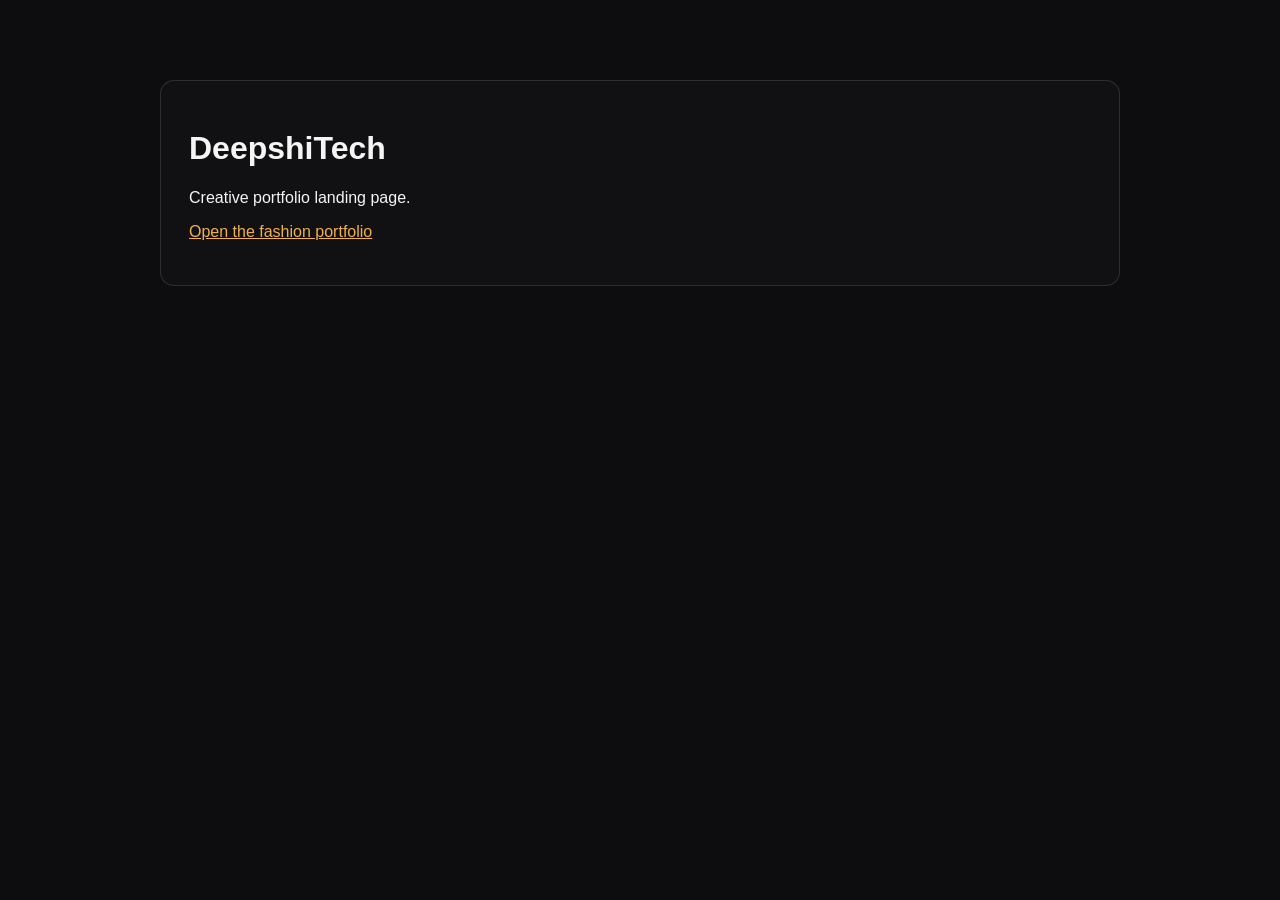
==== index.html @ 4afffa1d "making a new fashion creative portfolio" ====
<!DOCTYPE html>
<html lang="en">
<head>
  <meta charset="UTF-8" />
  <meta name="viewport" content="width=device-width, initial-scale=1.0" />
  <title>DeepshiTech</title>
  <style>
    body { margin:0; font-family:Arial,sans-serif; background:#0d0d0f; color:#f5f5f5; }
    main { max-width:960px; margin:0 auto; padding:80px 20px; }
    a { color:#f0b14a; }
    .box { border:1px solid rgba(255,255,255,.12); border-radius:14px; padding:28px; background:rgba(255,255,255,.02); }
  </style>
</head>
<body>
  <main>
    <div class="box">
      <h1>DeepshiTech</h1>
      <p>Creative portfolio landing page.</p>
      <p><a href="Fashion%20creative/portfolio2.html">Open the fashion portfolio</a></p>
    </div>
  </main>
</body>
</html>
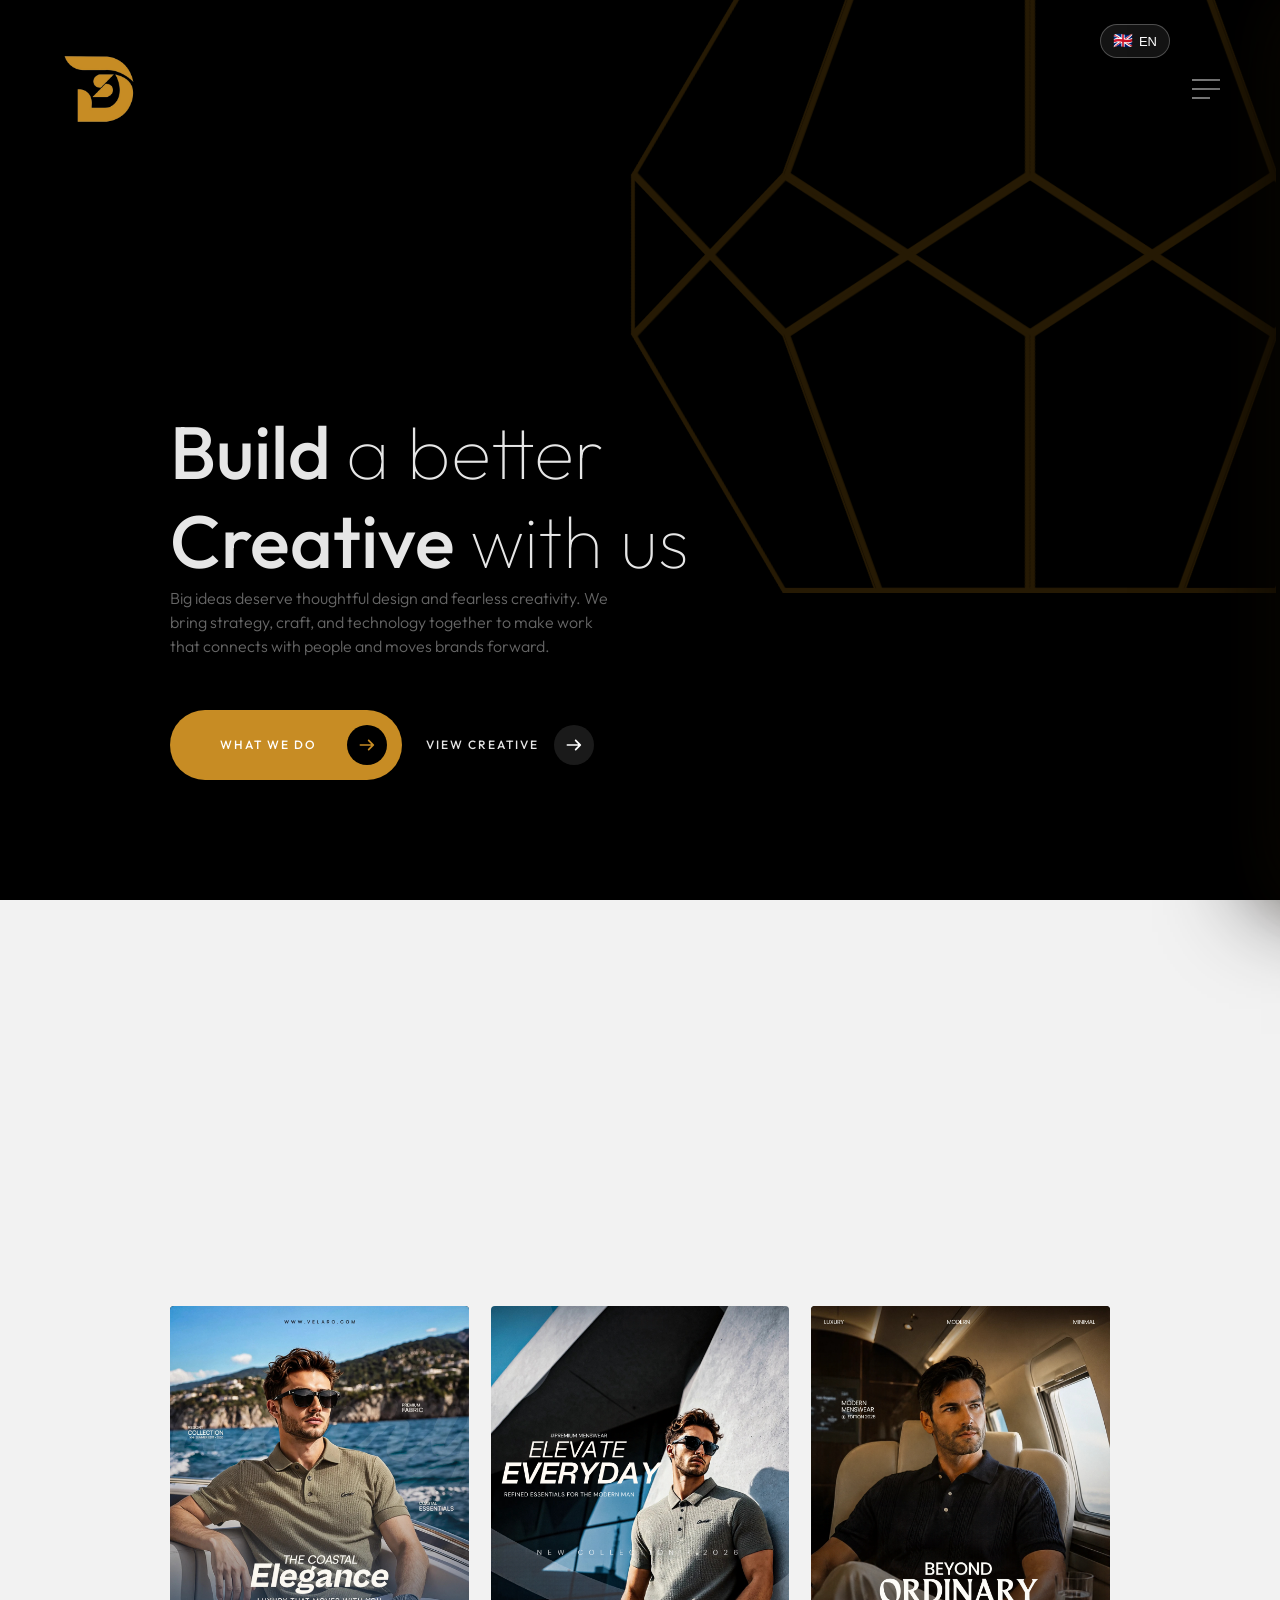
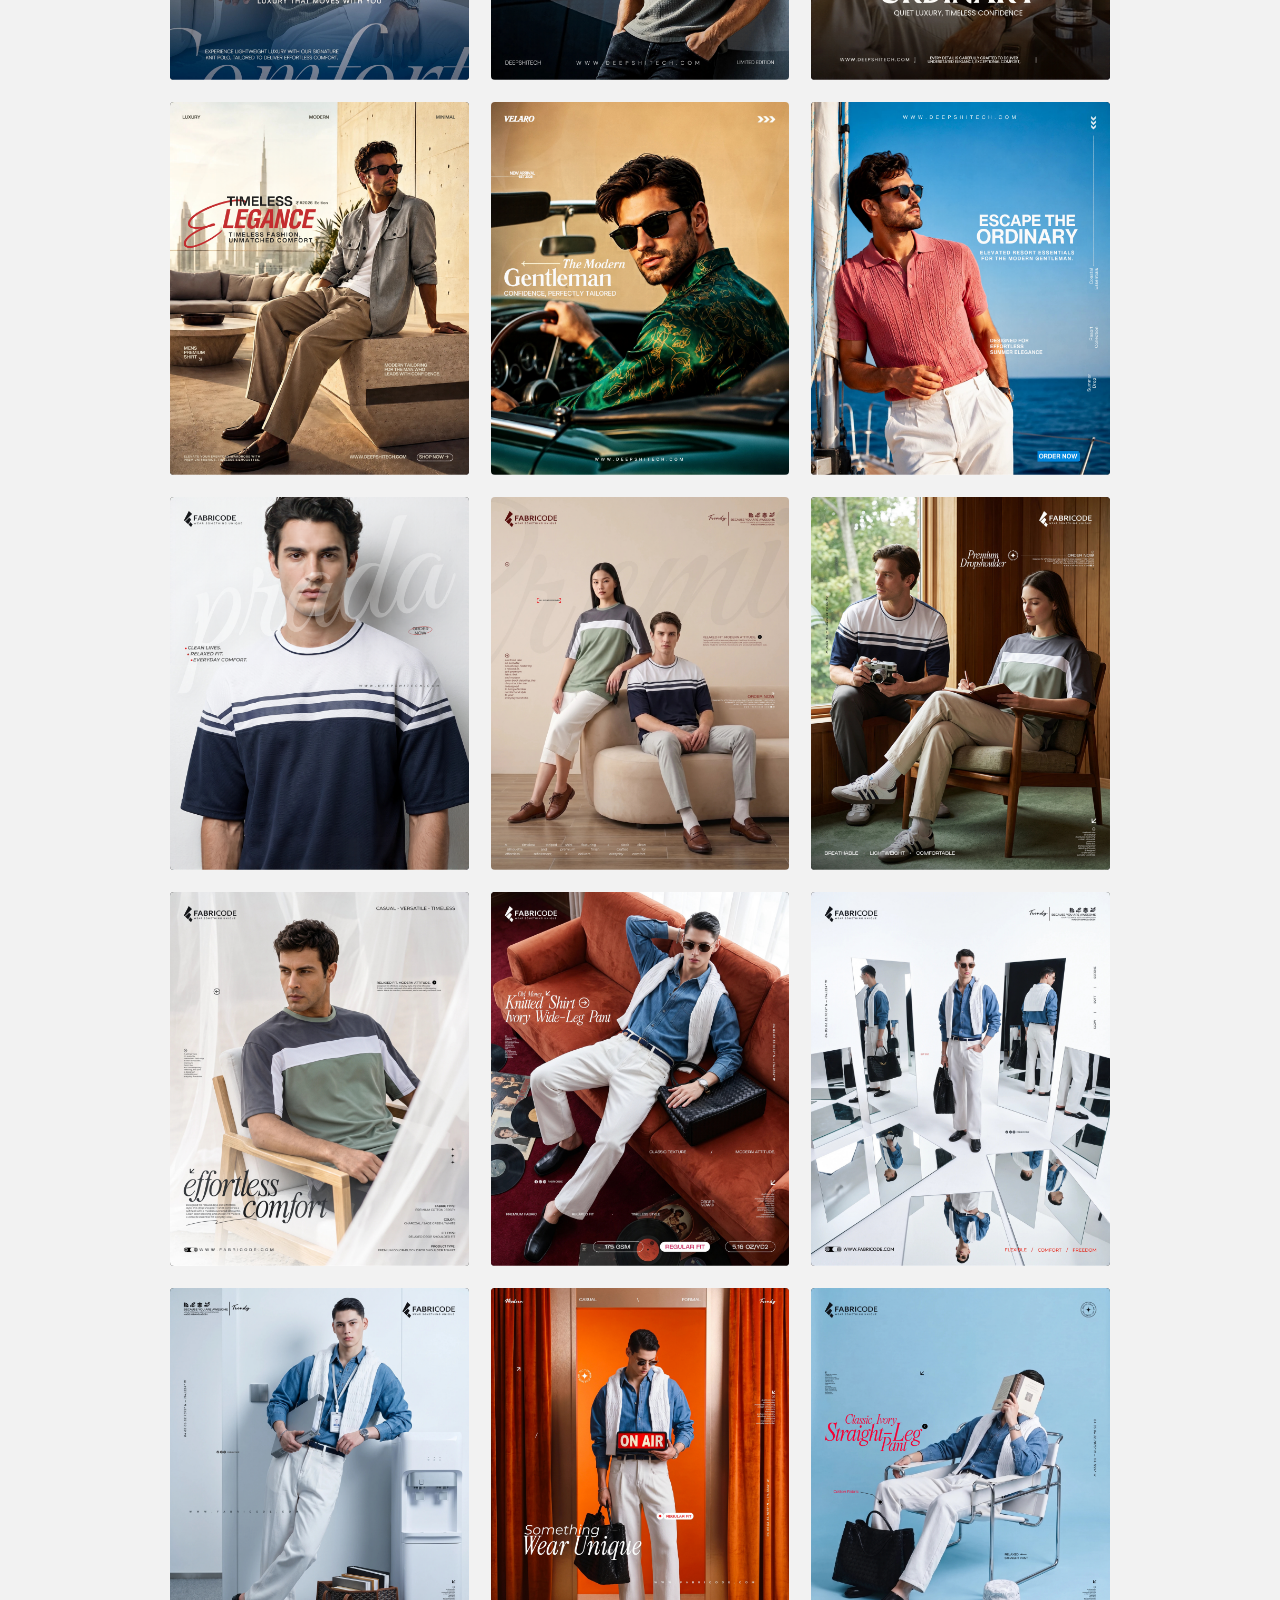
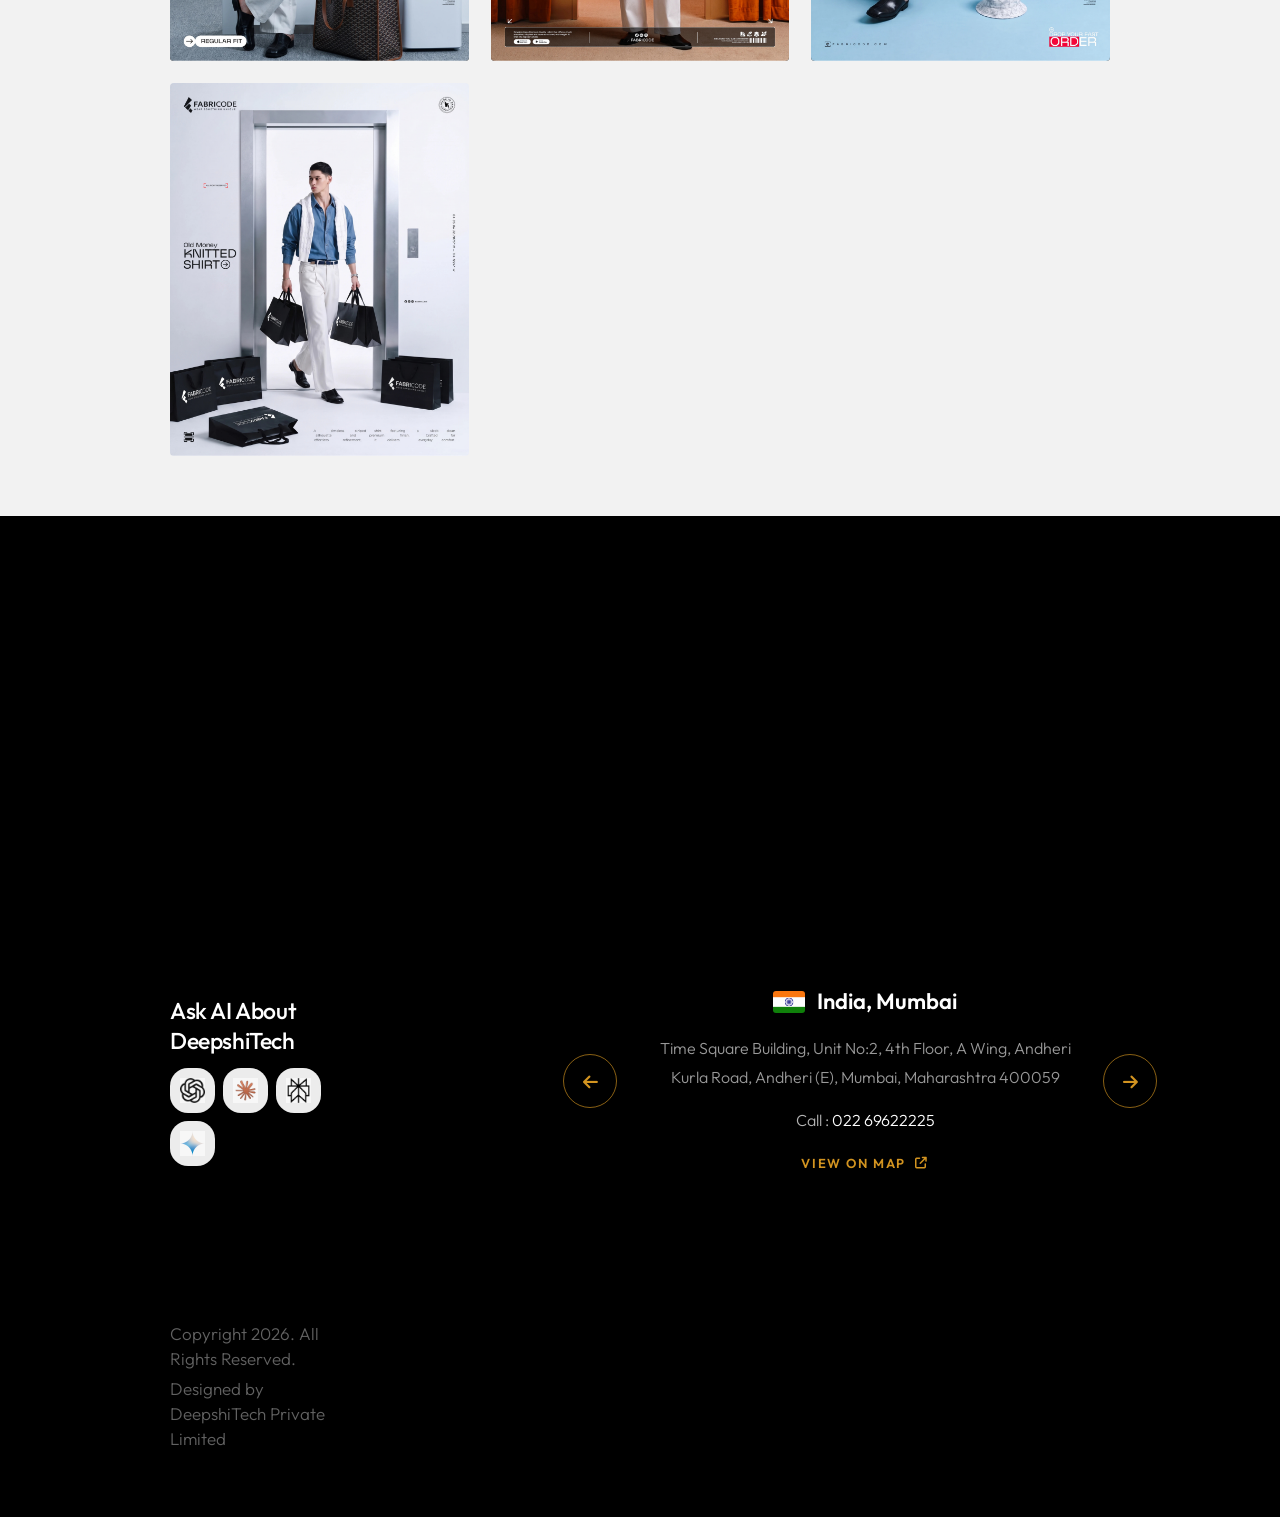
==== commit 25922f44: "created index.html file in setup of portfolio for netlify hosting" ====
--- a/index.html
+++ b/index.html
@@ -1,23 +1,920 @@
 <!DOCTYPE html>
 <html lang="en">
 <head>
-  <meta charset="UTF-8" />
-  <meta name="viewport" content="width=device-width, initial-scale=1.0" />
-  <title>DeepshiTech</title>
-  <style>
-    body { margin:0; font-family:Arial,sans-serif; background:#0d0d0f; color:#f5f5f5; }
-    main { max-width:960px; margin:0 auto; padding:80px 20px; }
-    a { color:#f0b14a; }
-    .box { border:1px solid rgba(255,255,255,.12); border-radius:14px; padding:28px; background:rgba(255,255,255,.02); }
-  </style>
+    <meta charset="UTF-8">
+    <meta name="viewport" content="width=device-width, initial-scale=1.0">
+    <meta http-equiv="X-UA-Compatible" content="ie=edge">
+    <link rel="stylesheet" href="../css/plugins/bootstrap-grid.css">
+    <link rel="stylesheet" href="../css/plugins/font-awesome.min.css">
+    <link rel="stylesheet" href="https://cdnjs.cloudflare.com/ajax/libs/font-awesome/6.5.2/css/all.min.css" integrity="sha512-SnH5WK+bZxgPHs44uWIX+LLJAJ9/2PkPKZ5QiAj6Ta86w+fsb2TkcmfRyVX3pBnMFcV7oQPJkl9QevSCWr3W6A==" crossorigin="anonymous" referrerpolicy="no-referrer" />
+    <link rel="stylesheet" href="../css/plugins/swiper.min.css">
+    <link rel="stylesheet" href="../css/plugins/fancybox.min.css">
+    <link rel="stylesheet" href="../css/style.css">
+    <link rel="stylesheet" href="../css/custom.css">
+
+    <title>Creative Portfolio | Deepshitech</title>
+    <meta name="description"
+        content="Explore DeepshiTech's creative work across design, advertising, digital campaigns, and technology.">
+    <link rel="icon" href="../img/Fev_icon.png" sizes="16x16">
+    <style>
+        .portfolio2-hero h1 {
+            font-weight: 400;
+        }
+
+        .portfolio2-hero h1 strong {
+            font-weight: 500;
+        }
+
+        .portfolio2-heading-line {
+            display: block;
+        }
+
+        .portfolio2-hero-copy {
+            margin: 0 0 52px !important;
+        }
+
+        .portfolio2-hero .mil-position-1 .mil-pentagon div {
+            border-top: 2px solid #d79218;
+        }
+
+        .portfolio2-hero .mil-position-1 {
+            transform: scale(3.04);
+            transform-origin: center;
+            opacity: 0.18;
+        }
+
+        .portfolio2-actions {
+            display: flex;
+            align-items: center;
+            flex-wrap: wrap;
+            gap: 24px;
+        }
+
+        .portfolio2-section-label {
+            margin-bottom: 20px;
+            color: #c78c24;
+        }
+
+        .portfolio2-gallery-section {
+            background: #f2f2f2;
+            color: #111;
+        }
+
+        .portfolio2-gallery-section h2 {
+            color: #111;
+        }
+
+        .portfolio2-gallery-section p {
+            color: rgba(17, 17, 17, .68);
+            line-height: 1.7;
+        }
+
+        .portfolio2-gallery-title {
+            margin: 0 0 16px;
+        }
+
+        .portfolio2-gallery {
+            display: grid;
+            grid-template-columns: repeat(3, minmax(0, 1fr));
+            gap: 22px;
+        }
+
+        .portfolio2-card {
+            position: relative;
+            display: block;
+            width: 100%;
+            padding: 0;
+            overflow: hidden;
+            border: 0;
+            border-radius: 4px;
+            background: #111;
+            cursor: zoom-in;
+            transition: transform 280ms ease, box-shadow 280ms ease;
+        }
+
+        .portfolio2-card img {
+            display: block;
+            width: 100%;
+            aspect-ratio: 4 / 5;
+            object-fit: cover;
+            user-select: none;
+            -webkit-user-drag: none;
+            transition: transform 450ms cubic-bezier(.2, .7, .2, 1), opacity 300ms ease;
+        }
+
+        .portfolio2-card:hover,
+        .portfolio2-card:focus-visible {
+            z-index: 2;
+            transform: translateY(-10px) scale(1.05);
+            box-shadow: 0 24px 48px rgba(0, 0, 0, .6);
+            outline: 1px solid rgba(199, 140, 36, .65);
+        }
+
+        .portfolio2-card:hover img,
+        .portfolio2-card:focus-visible img {
+            transform: scale(1.08);
+            opacity: .84;
+        }
+
+        .portfolio2-lightbox[hidden] {
+            display: none;
+        }
+
+        .portfolio2-lightbox {
+            position: fixed;
+            z-index: 10000;
+            inset: 0;
+            display: grid;
+            place-items: center;
+            padding: 48px;
+            background: rgba(8, 8, 8, .94);
+        }
+
+        .portfolio2-lightbox img {
+            display: block;
+            max-width: min(100%, 1400px);
+            max-height: calc(100vh - 110px);
+            object-fit: contain;
+            box-shadow: 0 20px 70px rgba(0, 0, 0, .5);
+        }
+
+        .portfolio2-lightbox-close {
+            position: absolute;
+            top: 20px;
+            right: 24px;
+            width: 48px;
+            height: 48px;
+            border: 1px solid rgba(255, 255, 255, .55);
+            border-radius: 50%;
+            background: transparent;
+            color: #fff;
+            font-size: 30px;
+            line-height: 1;
+            cursor: pointer;
+        }
+
+        .portfolio2-lightbox-close:hover,
+        .portfolio2-lightbox-close:focus-visible {
+            border-color: #ff9800;
+            color: #ff9800;
+        }
+
+        .portfolio2-lightbox-caption {
+            position: absolute;
+            bottom: 18px;
+            left: 24px;
+            right: 24px;
+            color: #fff;
+            text-align: center;
+        }
+
+        body.portfolio2-lightbox-open {
+            overflow: hidden;
+        }
+
+        @media (max-width: 900px) {
+            .portfolio2-gallery {
+                grid-template-columns: repeat(3, minmax(0, 1fr));
+                gap: 18px;
+            }
+
+            .portfolio2-hero .mil-position-1 {
+                display: none;
+            }
+        }
+
+        @media (max-width: 600px) {
+            .portfolio2-gallery {
+                grid-template-columns: repeat(3, minmax(0, 1fr));
+                gap: 12px;
+            }
+
+            .portfolio2-lightbox {
+                padding: 24px;
+            }
+
+            .portfolio2-lightbox-close {
+                top: 12px;
+                right: 12px;
+            }
+
+            .portfolio2-hero-copy {
+                margin-bottom: 36px !important;
+            }
+        }
+
+        @media (prefers-reduced-motion: reduce) {
+            .portfolio2-card,
+            .portfolio2-card img {
+                transition: none;
+            }
+        }
+    </style>
 </head>
 <body>
-  <main>
-    <div class="box">
-      <h1>DeepshiTech</h1>
-      <p>Creative portfolio landing page.</p>
-      <p><a href="Fashion%20creative/portfolio2.html">Open the fashion portfolio</a></p>
+    <script>window.MIL_PATH_PREFIX="../";</script>
+    <div class="mil-wrapper" id="top">
+        <div id="site-header">		<!-- cursor -->
+		<div class="mil-ball">
+			<span class="mil-icon-1">
+				<svg viewBox="0 0 128 128">
+					<path d="M106.1,41.9c-1.2-1.2-3.1-1.2-4.2,0c-1.2,1.2-1.2,3.1,0,4.2L116.8,61H11.2l14.9-14.9c1.2-1.2,1.2-3.1,0-4.2	c-1.2-1.2-3.1-1.2-4.2,0l-20,20c-1.2,1.2-1.2,3.1,0,4.2l20,20c0.6,0.6,1.4,0.9,2.1,0.9s1.5-0.3,2.1-0.9c1.2-1.2,1.2-3.1,0-4.2	L11.2,67h105.5l-14.9,14.9c-1.2,1.2-1.2,3.1,0,4.2c0.6,0.6,1.4,0.9,2.1,0.9s1.5-0.3,2.1-0.9l20-20c1.2-1.2,1.2-3.1,0-4.2L106.1,41.9	z" />
+				</svg>
+			</span>
+			<div class="mil-more-text">More</div>
+			<div class="mil-choose-text">Сhoose</div>
+		</div>
+		<!-- cursor end -->
+
+		<!-- scrollbar progress -->
+		<div class="mil-progress-track">
+			<div class="mil-progress"></div>
+		</div>
+		<!-- scrollbar progress end -->
+
+		<!-- language switcher -->
+		<div class="mil-lang-switcher" id="langSwitcher">
+			<button type="button" class="mil-lang-current" id="langCurrentBtn" aria-haspopup="true" aria-expanded="false">
+				<span class="mil-lang-flag" id="langCurrentFlag">🇬🇧</span>
+				<span class="mil-lang-code" id="langCurrentCode">EN</span>
+			</button>
+			<ul class="mil-lang-list" id="langList">
+				<li><button type="button" data-lang="en"><span class="mil-lang-flag">🇬🇧</span> English</button></li>
+				<li><button type="button" data-lang="hi"><span class="mil-lang-flag">🇮🇳</span> हिन्दी</button></li>
+				<li><button type="button" data-lang="es"><span class="mil-lang-flag">🇪🇸</span> Español</button></li>
+				<li><button type="button" data-lang="fr"><span class="mil-lang-flag">🇫🇷</span> Français</button></li>
+				<li><button type="button" data-lang="ar"><span class="mil-lang-flag">🇸🇦</span> العربية</button></li>
+				<li><button type="button" data-lang="zh"><span class="mil-lang-flag">🇨🇳</span> 中文</button></li>
+			</ul>
+		</div>
+		<!-- language switcher end -->
+
+            <!-- menu -->
+            <!-- =========================================================
+     FULLSCREEN NAVIGATION MENU
+========================================================= -->
+
+            <div class="mil-menu-frame">
+
+                <!-- TOP BAR -->
+                <div class="mil-frame-top">
+
+                    <!-- LOGO -->
+                    <a href="/" class="mil-logo">
+
+                        <img src="../img/logo.png" class="logo-d show-logo" alt="DeepshiTech">
+
+                        <img src="../img/logo2.png" class="logo-d show-logo-mob" alt="DeepshiTech">
+
+                    </a>
+
+
+                    <!-- MENU CLOSE / TOGGLE -->
+                    <div class="mil-menu-btn">
+                        <span></span>
+                    </div>
+
+                </div>
+
+
+                <!-- =====================================================
+         MENU CONTENT
+    ====================================================== -->
+
+                <div class="mil-menu-content">
+
+                    <div class="container">
+
+                        <div class="mil-menu-layout">
+
+                            <nav class="mil-main-menu" id="swupMenu">
+
+                                <ul class="mil-menu-list">
+
+
+                                    <!-- =========================
+                             HOMEPAGE
+                        ========================== -->
+
+                                    <li class="mil-has-children mil-active">
+
+                                        <a href="/">
+                                            Homepage
+                                        </a>
+
+                                        <ul class="mil-submenu">
+
+                                            <li>
+                                                <a href="/">
+                                                    Landing page
+                                                </a>
+                                            </li>
+
+                                            <li>
+                                                <a href="../personal/index.html">
+                                                    Personal
+                                                </a>
+                                            </li>
+
+                                            <li>
+                                                <a href="../portfolio-slider/index.html">
+                                                    Portfolio slider
+                                                </a>
+                                            </li>
+
+                                        </ul>
+
+                                    </li>
+
+
+                                    <!-- =========================
+                             PORTFOLIO
+                        ========================== -->
+
+                                    <li class="mil-has-children">
+
+                                        <a href="../portfolio/index.html">
+                                            Portfolio
+                                        </a>
+
+                                        <ul class="mil-submenu">
+
+                                            <li>
+                                                <a href="../portfolio/index.html">
+                                                    All projects
+                                                </a>
+                                            </li>
+
+                                        </ul>
+
+                                    </li>
+
+
+                                    <!-- =========================
+                             SERVICES
+                        ========================== -->
+
+                                    <li class="mil-has-children mil-services-menu-item">
+
+                                        <a href="../services/index.html">
+                                            Services
+                                        </a>
+
+                                        <ul class="mil-submenu" id="servicesMenuList">
+                                            <!--
+                                    Services will continue to be
+                                    populated by components.js
+                                -->
+                                        </ul>
+
+                                    </li>
+
+
+                                    <!-- =========================
+                             NEWSLETTER
+                        ========================== -->
+
+                                    <li class="mil-has-children">
+
+                                        <a href="#.">
+                                            Newsletter
+                                        </a>
+
+                                        <ul class="mil-submenu">
+
+                                            <li>
+                                                <a href="../blog/index.php">
+                                                    Blog List
+                                                </a>
+                                            </li>
+
+                                        </ul>
+
+                                    </li>
+
+
+                                    <!-- =========================
+                             OTHER PAGES
+                        ========================== -->
+
+                                    <li class="mil-has-children">
+
+                                        <a href="#.">
+                                            Other pages
+                                        </a>
+
+                                        <ul class="mil-submenu">
+
+                                            <li>
+                                                <a href="../team/index.html">
+                                                    Team
+                                                </a>
+                                            </li>
+
+                                            <li>
+                                                <a href="../contact/index.html">
+                                                    Contact
+                                                </a>
+                                            </li>
+
+                                        </ul>
+
+                                    </li>
+
+
+                                </ul>
+
+                            </nav>
+
+                        </div>
+
+                    </div>
+
+                </div>
+
+            </div>
+
+            <!-- menu -->
+            <!-- curtain -->
+            <div class="mil-curtain"></div>
+            <!-- curtain end -->
+
+            <!-- frame -->
+            <div class="mil-frame">
+
+                <div class="mil-frame-top">
+
+                    <!-- NORMAL HEADER LOGO -->
+                    <a href="/" class="mil-logo mil-normal-header-logo">
+
+                        <!-- DESKTOP: D ICON ONLY -->
+                        <img src="../img/logo.png" class="mil-header-logo-desktop" alt="DeepshiTech">
+
+                        <!-- MOBILE: FULL DEEPSHITECH LOGO -->
+                        <img src="../img/logo2.png" class="mil-header-logo-mobile" alt="DeepshiTech">
+
+                    </a>
+
+
+                    <!-- MENU BUTTON -->
+                    <div class="mil-menu-btn">
+                        <span></span>
+                    </div>
+
+                </div>
+
+
+                <div class="mil-frame-bottom">
+
+                    <div class="mil-current-page" id="milCurrentPage">
+                    </div>
+
+
+                    <div class="mil-back-to-top">
+
+                        <a href="#top" class="mil-link mil-dark mil-arrow-place">
+                            <span>Back to top</span>
+                        </a>
+
+                    </div>
+
+                </div>
+
+            </div>
+            <!-- frame end -->
+</div>
+        <div class="mil-content">
+            <div id="swupMain" class="mil-main-transition">
+
+
+                <section class="mil-banner mil-dark-bg portfolio2-hero">
+                    <div class="mi-invert-fix">
+                        <div class="mil-animation-frame">
+                            <div class="mil-animation mil-position-1"></div>
+                            <div class="mil-animation mil-position-2"></div>
+                            <div class="mil-animation mil-position-3"></div>
+                        </div>
+                        <div class="mil-gradient"></div>
+                        <div class="container">
+                            <div class="mil-banner-content mil-up">
+                                <h1 class="mil-muted mil-mb-40">
+                                    <span class="portfolio2-heading-line"><strong>Build</strong> <span class="mil-thin">a better</span></span>
+                                    <span class="portfolio2-heading-line"><strong>Creative</strong> <span class="mil-thin">with us</span></span>
+                                </h1>
+                                <div class="row">
+                                    <div class="col-md-8 col-lg-6">
+                                        <p class="mil-light-soft portfolio2-hero-copy">Big ideas deserve thoughtful design and fearless creativity. We bring strategy, craft, and technology together to make work that connects with people and moves brands forward.</p>
+                                    </div>
+                                </div>
+                                <div class="portfolio2-actions">
+                                    <a href="#creative-work" class="mil-button mil-arrow-place"><span>What we do</span></a>
+                                    <a href="#creative-gallery" class="mil-link mil-muted mil-arrow-place"><span>View creative</span></a>
+                                </div>
+                            </div>
+                        </div>
+                    </div>
+                </section>
+
+                <section class="portfolio2-gallery-section">
+                    <div class="container mil-p-120-60">
+                        <div class="row justify-content-between align-items-end mil-mb-60">
+                            <div class="col-lg-8">
+                                <p class="mil-suptitle portfolio2-section-label mil-up">Ideas made visible</p>
+                                <h2 id="creative-gallery" class="portfolio2-gallery-title mil-up">A collection of <span class="mil-thin">creative work</span></h2>
+                            </div>
+                            <div class="col-lg-4">
+                                <p class="mil-up">A selection of the visuals, campaigns, and digital experiences we've brought to life.</p>
+                            </div>
+                        </div>
+                        <div class="portfolio2-gallery" aria-label="Creative work gallery">
+                            <button class="portfolio2-card" type="button" aria-label="Fashion design creative - 1"><img src="../img/fashion-design/Fashion%20design%20creative%20-%201.png" alt="Fashion design creative - 1" loading="lazy"></button>
+                            <button class="portfolio2-card" type="button" aria-label="Fashion design creative - 2"><img src="../img/fashion-design/Fashion%20design%20creative%20-%202.png" alt="Fashion design creative - 2" loading="lazy"></button>
+                            <button class="portfolio2-card" type="button" aria-label="Fashion design creative - 3"><img src="../img/fashion-design/Fashion%20design%20creative%20-%203.png" alt="Fashion design creative - 3" loading="lazy"></button>
+                            <button class="portfolio2-card" type="button" aria-label="Fashion design creative - 4"><img src="../img/fashion-design/Fashion%20design%20creative%20-%204.png" alt="Fashion design creative - 4" loading="lazy"></button>
+                            <button class="portfolio2-card" type="button" aria-label="Fashion design creative - 5"><img src="../img/fashion-design/Fashion%20design%20creative%20-%205.png" alt="Fashion design creative - 5" loading="lazy"></button>
+                            <button class="portfolio2-card" type="button" aria-label="Fashion design creative - 6"><img src="../img/fashion-design/Fashion%20design%20creative%20-%206.png" alt="Fashion design creative - 6" loading="lazy"></button>
+                            <button class="portfolio2-card" type="button" aria-label="Fashion design creative - 7"><img src="../img/fashion-design/Fashion%20design%20creative%20-%207.png" alt="Fashion design creative - 7" loading="lazy"></button>
+                            <button class="portfolio2-card" type="button" aria-label="Fashion design creative - 8"><img src="../img/fashion-design/Fashion%20design%20creative%20-%208.png" alt="Fashion design creative - 8" loading="lazy"></button>
+                            <button class="portfolio2-card" type="button" aria-label="Fashion design creative - 9"><img src="../img/fashion-design/Fashion%20design%20creative%20-%209.png" alt="Fashion design creative - 9" loading="lazy"></button>
+                            <button class="portfolio2-card" type="button" aria-label="Fashion design creative - 10"><img src="../img/fashion-design/Fashion%20design%20creative%20-%2010.png" alt="Fashion design creative - 10" loading="lazy"></button>
+                            <button class="portfolio2-card" type="button" aria-label="Fashion design creative - 11"><img src="../img/fashion-design/Fashion%20design%20creative%20-%2011.png" alt="Fashion design creative - 11" loading="lazy"></button>
+                            <button class="portfolio2-card" type="button" aria-label="Fashion design creative - 12"><img src="../img/fashion-design/Fashion%20design%20creative%20-%2012.png" alt="Fashion design creative - 12" loading="lazy"></button>
+                            <button class="portfolio2-card" type="button" aria-label="Fashion design creative - 13"><img src="../img/fashion-design/Fashion%20design%20creative%20-%2013.png" alt="Fashion design creative - 13" loading="lazy"></button>
+                            <button class="portfolio2-card" type="button" aria-label="Fashion design creative - 14"><img src="../img/fashion-design/Fashion%20design%20creative%20-%2014.png" alt="Fashion design creative - 14" loading="lazy"></button>
+                            <button class="portfolio2-card" type="button" aria-label="Fashion design creative - 15"><img src="../img/fashion-design/Fashion%20design%20creative%20-%2015.png" alt="Fashion design creative - 15" loading="lazy"></button>
+                            <button class="portfolio2-card" type="button" aria-label="Fashion design creative - 16"><img src="../img/fashion-design/Fashion%20design%20creative%20-%2016.png" alt="Fashion design creative - 16" loading="lazy"></button>
+                        </div>
+                    </div>
+                </section>
+
+
+            </div>
+        </div>
     </div>
-  </main>
+    <!-- footer -->
+    <div id="site-footer">
+        <footer class="mil-dark-bg">
+            <div class="mi-invert-fix">
+                <div class="container mil-p-120-60">
+                    <div class="row justify-content-between">
+                        <div class="col-md-4 col-lg-4 mil-mb-60">
+
+                            <div class="mil-muted mil-logo mil-up mil-mb-30"><img src="../img/logo2.png"
+                                    style="width:250px" alt="Deepshitech"></div>
+
+                            <p class="mil-light-soft mil-up mil-mb-30">Subscribe our newsletter:</p>
+
+                            <form class="mil-subscribe-form mil-up" onsubmit="return false;">
+                                <input type="email" placeholder="Enter your email" required>
+                                <button type="submit" class="mil-button mil-icon-button-sm mil-arrow-place"></button>
+                            </form>
+
+                        </div>
+                        <div class="col-md-7 col-lg-6">
+                            <div class="row justify-content-end">
+                                <div class="col-md-6 col-lg-7">
+
+                                    <nav class="mil-footer-menu mil-mb-60">
+                                        <ul>
+                                            <li class="mil-up mil-active">
+                                                <a href="/">Home</a>
+                                            </li>
+                                            <li class="mil-up">
+                                                <a href="../portfolio/index.html">Portfolio</a>
+                                            </li>
+                                            <li class="mil-up">
+                                                <a href="../services/index.html">Services</a>
+                                            </li>
+                                            <li class="mil-up">
+                                                <a href="../contact/index.html">Contact</a>
+                                            </li>
+                                            <li class="mil-up">
+                                                <a href="../blog/index.php">Blog</a>
+                                            </li>
+                                        </ul>
+                                    </nav>
+
+                                </div>
+                                <div class="col-md-6 col-lg-5">
+
+                                    <ul class="mil-menu-list mil-up mil-mb-60">
+                                        <li><a href="../privacy-policy/index.html" class="mil-light-soft">Privacy
+                                                Policy</a></li>
+                                        <li><a href="../terms-conditions/index.html" class="mil-light-soft">Terms and
+                                                conditions</a></li>
+                                        <li><a href="../cookie-policy/index.html" class="mil-light-soft">Cookie Policy</a>
+                                        </li>
+                                        <li><a href="../career/career.html" class="mil-light-soft">Careers</a></li>
+                                    </ul>
+
+                                </div>
+                            </div>
+                        </div>
+                    </div>
+
+                    <!-- office address carousel -->
+                    <!-- =========================================
+     FOOTER BOTTOM INFO
+========================================= -->
+                    <div class="footer-bottom-grid">
+                        <!-- LEFT : SOCIAL + COPYRIGHT -->
+                        <!-- LEFT COLUMN -->
+                        <div class="footer-bottom-left">
+
+                            <!-- AI TOOLS -->
+                            <div class="ai-section">
+                                <h5>Ask AI About DeepshiTech</h5>
+
+                                <div class="ai-footer">
+                                    <button type="button" class="ai-card" onclick="openAI('chatgpt')"
+                                        aria-label="Ask ChatGPT about our services">
+                                        <img src="../img/ai/chatgpt.png" alt="ChatGPT">
+                                    </button>
+
+                                    <button type="button" class="ai-card" onclick="openAI('claude')"
+                                        aria-label="Ask Claude about our services">
+                                        <img src="../img/ai/claude.png" alt="Claude">
+                                    </button>
+
+                                    <button type="button" class="ai-card" onclick="openAI('perplexity')"
+                                        aria-label="Ask Perplexity about our services">
+                                        <img src="../img/ai/Perplexity.png" alt="Perplexity">
+                                    </button>
+
+                                    <button type="button" class="ai-card" onclick="openAI('gemini')"
+                                        aria-label="Ask Gemini about our services">
+                                        <img src="../img/ai/gemini.png" alt="Gemini">
+                                    </button>
+                                </div>
+                            </div>
+                            <ul class="mil-social-icons mil-up footer-socials">
+                                <li>
+                                    <a href="https://twitter.com/deepshitech" target="_blank" class="social-icon">
+                                        <i class="fab fa-twitter"></i>
+                                    </a>
+                                </li>
+
+                                <li>
+                                    <a href="https://www.facebook.com/profile.php?id=100084127384485" target="_blank"
+                                        class="social-icon">
+                                        <i class="fab fa-facebook"></i>
+                                    </a>
+                                </li>
+
+                                <li>
+                                    <a href="https://www.instagram.com/deepshitech/" target="_blank"
+                                        class="social-icon">
+                                        <i class="fab fa-instagram"></i>
+                                    </a>
+                                </li>
+
+                                <li>
+                                    <a href="https://www.linkedin.com/company/deepshitech/?viewAsMember=true"
+                                        target="_blank" class="social-icon">
+                                        <i class="fab fa-linkedin"></i>
+                                    </a>
+                                </li>
+
+                                <li>
+                                    <a href="https://www.youtube.com/channel/UC2zQGOj7kg3ojaA6m7xDsHg" target="_blank"
+                                        class="social-icon">
+                                        <i class="fab fa-youtube"></i>
+                                    </a>
+                                </li>
+
+                            </ul>
+
+                            <div class="footer-copyright">
+                                <p>Copyright 2026. All Rights Reserved.</p>
+
+                                <p>
+                                    Designed by
+                                    <a href="/">
+                                        DeepshiTech Private Limited
+                                    </a>
+                                </p>
+                            </div>
+
+                        </div>
+
+
+                        <!-- RIGHT : OFFICE SLIDER -->
+                        <div class="footer-office-slider" id="footerOfficeSlider">
+
+                            <!-- Previous -->
+                            <button type="button" class="footer-office-arrow footer-office-prev" id="footerOfficePrev"
+                                aria-label="Previous office">
+
+                                <i class="fa-solid fa-arrow-left"></i>
+
+                            </button>
+
+
+                            <!-- Office Content -->
+                            <div class="footer-office-content">
+
+                                <!-- Flag + Location -->
+                                <div class="footer-office-location">
+
+                                    <h6 class="footer-office-heading">
+
+                                        <img id="footerOfficeFlag" src="../img/flags/india.png" alt="India flag">
+
+                                        <span id="footerOfficeName">
+                                            India, Mumbai
+                                        </span>
+
+                                    </h6>
+
+                                </div>
+
+
+                                <!-- Address -->
+                                <p class="footer-office-address" id="footerOfficeAddress">
+
+                                    Time Square Building, Unit No:2,
+                                    A Wing, 4th Floor,
+                                    Andheri Kurla Road,
+                                    Andheri (E),
+                                    Mumbai, Maharashtra 400059
+
+                                </p>
+
+
+                                <!-- Phone -->
+                                <p class="footer-office-phone">
+
+                                    Call :
+                                    <a id="footerOfficePhone" href="tel:02269622225">
+
+                                        022 6962 2225
+
+                                    </a>
+
+                                </p>
+
+
+                                <!-- Google Map -->
+                                <a href="#" id="footerOfficeMap" class="footer-office-map" target="_blank"
+                                    rel="noopener">
+
+                                    VIEW ON MAP
+
+                                    <i class="fa-solid fa-arrow-up-right-from-square"></i>
+
+                                </a>
+
+                            </div>
+
+
+                            <!-- Next -->
+                            <button type="button" class="footer-office-arrow footer-office-next" id="footerOfficeNext"
+                                aria-label="Next office">
+
+                                <i class="fa-solid fa-arrow-right"></i>
+
+                            </button>
+
+                        </div>
+
+                    </div>
+                    <!-- FOOTER BOTTOM INFO END -->
+                </div>
+            </div>
+        </footer>
+        <!-- footer end -->
+        <!-- hidden elements -->
+                <div class="mil-hidden-elements">
+                    <div class="mil-dodecahedron">
+                        <div class="mil-pentagon"><div></div><div></div><div></div><div></div><div></div></div>
+                        <div class="mil-pentagon"><div></div><div></div><div></div><div></div><div></div></div>
+                        <div class="mil-pentagon"><div></div><div></div><div></div><div></div><div></div></div>
+                        <div class="mil-pentagon"><div></div><div></div><div></div><div></div><div></div></div>
+                        <div class="mil-pentagon"><div></div><div></div><div></div><div></div><div></div></div>
+                        <div class="mil-pentagon"><div></div><div></div><div></div><div></div><div></div></div>
+                        <div class="mil-pentagon"><div></div><div></div><div></div><div></div><div></div></div>
+                        <div class="mil-pentagon"><div></div><div></div><div></div><div></div><div></div></div>
+                        <div class="mil-pentagon"><div></div><div></div><div></div><div></div><div></div></div>
+                        <div class="mil-pentagon"><div></div><div></div><div></div><div></div><div></div></div>
+                        <div class="mil-pentagon"><div></div><div></div><div></div><div></div><div></div></div>
+                        <div class="mil-pentagon"><div></div><div></div><div></div><div></div><div></div></div>
+                    </div>
+
+                    <svg xmlns="http://www.w3.org/2000/svg" viewBox="0 0 24 24" class="mil-arrow">
+                        <path d="M 14 5.3417969 C 13.744125 5.3417969 13.487969 5.4412187 13.292969 5.6367188 L 13.207031 5.7226562 C 12.816031 6.1136563 12.816031 6.7467188 13.207031 7.1367188 L 17.070312 11 L 4 11 C 3.448 11 3 11.448 3 12 C 3 12.552 3.448 13 4 13 L 17.070312 13 L 13.207031 16.863281 C 12.816031 17.254281 12.816031 17.887344 13.207031 18.277344 L 13.292969 18.363281 C 13.683969 18.754281 14.317031 18.754281 14.707031 18.363281 L 20.363281 12.707031 C 20.754281 12.316031 20.754281 11.682969 20.363281 11.292969 L 14.707031 5.6367188 C 14.511531 5.4412187 14.255875 5.3417969 14 5.3417969 z" />
+                    </svg>
+
+                    <svg width="250" viewBox="0 0 300 1404" fill="none" xmlns="http://www.w3.org/2000/svg" class="mil-lines">
+                        <path fill-rule="evenodd" clip-rule="evenodd" d="M1 892L1 941H299V892C299 809.71 232.29 743 150 743C67.7096 743 1 809.71 1 892ZM0 942H300V892C300 809.157 232.843 742 150 742C67.1573 742 0 809.157 0 892L0 942Z" class="mil-move" />
+                        <path fill-rule="evenodd" clip-rule="evenodd" d="M299 146V97L1 97V146C1 228.29 67.7096 295 150 295C232.29 295 299 228.29 299 146ZM300 96L0 96V146C0 228.843 67.1573 296 150 296C232.843 296 300 228.843 300 146V96Z" class="mil-move" />
+                        <path fill-rule="evenodd" clip-rule="evenodd" d="M299 1H1V1403H299V1ZM0 0V1404H300V0H0Z" />
+                        <path fill-rule="evenodd" clip-rule="evenodd" d="M150 -4.37115e-08L150 1404L149 1404L149 0L150 -4.37115e-08Z" />
+                        <path fill-rule="evenodd" clip-rule="evenodd" d="M150 1324C232.29 1324 299 1257.29 299 1175C299 1092.71 232.29 1026 150 1026C67.7096 1026 1 1092.71 1 1175C1 1257.29 67.7096 1324 150 1324ZM150 1325C232.843 1325 300 1257.84 300 1175C300 1092.16 232.843 1025 150 1025C67.1573 1025 0 1092.16 0 1175C0 1257.84 67.1573 1325 150 1325Z" class="mil-move" />
+                        <path fill-rule="evenodd" clip-rule="evenodd" d="M300 1175H0V1174H300V1175Z" class="mil-move" />
+                        <path fill-rule="evenodd" clip-rule="evenodd" d="M150 678C232.29 678 299 611.29 299 529C299 446.71 232.29 380 150 380C67.7096 380 1 446.71 1 529C1 611.29 67.7096 678 150 678ZM150 679C232.843 679 300 611.843 300 529C300 446.157 232.843 379 150 379C67.1573 379 0 446.157 0 529C0 611.843 67.1573 679 150 679Z" class="mil-move" />
+                        <path fill-rule="evenodd" clip-rule="evenodd" d="M299 380H1V678H299V380ZM0 379V679H300V379H0Z" class="mil-move" />
+                    </svg>
+                </div>
+                <!-- hidden elements end -->
+</div>
+    <div class="portfolio2-lightbox" id="portfolio2Lightbox" role="dialog" aria-modal="true"
+        aria-label="Expanded creative work" tabindex="-1" hidden>
+        <button class="portfolio2-lightbox-close" type="button" aria-label="Close enlarged image">&times;</button>
+        <img src="" alt="">
+        <p class="portfolio2-lightbox-caption"></p>
+    </div>
+    <div id="google_translate_element" class="mil-goog-hidden"></div>
+    <script>
+      function googleTranslateElementInit() {
+        new google.translate.TranslateElement({
+          pageLanguage: 'en',
+          includedLanguages: 'en,hi,es,fr,ar,zh',
+          autoDisplay: false
+        }, 'google_translate_element');
+      }
+    </script>
+    <script src="https://translate.google.com/translate_a/element.js?cb=googleTranslateElementInit" async></script>
+    <script src="../js/plugins/jquery.min.js"></script>
+    <script src="../js/plugins/swup.min.js"></script>
+    <script src="../js/plugins/swiper.min.js"></script>
+    <script src="../js/plugins/fancybox.min.js"></script>
+    <script src="../js/plugins/gsap.min.js"></script>
+    <script src="../js/plugins/smooth-scroll.js"></script>
+    <script src="../js/plugins/ScrollTrigger.min.js"></script>
+    <script src="../js/plugins/ScrollTo.min.js"></script>
+    <script src="../js/site-data.js"></script>
+    <script src="../js/i18n.js"></script>
+    <script src="../js/office-carousel.js"></script>
+    <script src="../js/components.js"></script>
+    <script src="../js/main.js"></script>
+    <script src="../js/popup.js"></script>
+    <script src="../js/Address.js"></script>
+    <script src="../js/contact-form.js"></script>
+    <script src="../js/auto-popup.js"></script>
+    <script src="../js/ai-tools.js"></script>
+    <script>
+        (function () {
+            var lightbox = document.getElementById('portfolio2Lightbox');
+            var lightboxImage = lightbox.querySelector('img');
+            var caption = lightbox.querySelector('.portfolio2-lightbox-caption');
+            var closeButton = lightbox.querySelector('.portfolio2-lightbox-close');
+            var previousFocus = null;
+
+            function closeLightbox() {
+                lightbox.hidden = true;
+                lightboxImage.src = '';
+                document.body.classList.remove('portfolio2-lightbox-open');
+                if (previousFocus) {
+                    previousFocus.focus();
+                }
+            }
+
+            document.querySelectorAll('.portfolio2-card').forEach(function (card) {
+                var image = card.querySelector('img');
+                if (image) {
+                    image.setAttribute('draggable', 'false');
+                }
+
+                card.addEventListener('click', function () {
+                    var image = card.querySelector('img');
+                    previousFocus = card;
+                    lightboxImage.src = image.src;
+                    lightboxImage.alt = image.alt;
+                    caption.textContent = image.alt;
+                    lightbox.hidden = false;
+                    document.body.classList.add('portfolio2-lightbox-open');
+                    closeButton.focus();
+                });
+            });
+
+            [document.querySelector('.portfolio2-gallery'), lightbox].forEach(function (container) {
+                container.addEventListener('contextmenu', function (event) {
+                    if (event.target.closest('img, .portfolio2-card')) {
+                        event.preventDefault();
+                    }
+                });
+
+                container.addEventListener('dragstart', function (event) {
+                    if (event.target.closest('img, .portfolio2-card')) {
+                        event.preventDefault();
+                    }
+                });
+            });
+
+            lightboxImage.setAttribute('draggable', 'false');
+
+            closeButton.addEventListener('click', closeLightbox);
+            lightbox.addEventListener('click', function (event) {
+                if (event.target === lightbox) {
+                    closeLightbox();
+                }
+            });
+            document.addEventListener('keydown', function (event) {
+                if (!lightbox.hidden && event.key === 'Escape') {
+                    closeLightbox();
+                }
+            });
+        }());
+    </script>
 </body>
-</html>
+</html>
--- a/css/style.css
+++ b/css/style.css
@@ -0,0 +1,7055 @@
+/*--------------------------------------------
+
+1. common
+    - main
+    - typography
+    - link
+    - button
+    - form
+    - breadcrumbs
+    - backgrounds
+    - spaces
+2. components
+    - preloader
+    - cursor
+    - hidden elements
+    - scrollbar
+    - frame
+    - menu button
+    - menu 
+    - banner
+    - circle text
+    - lines
+    - dodecahedron
+    - about
+    - partners
+    - services
+    - team
+    - social icons
+    - revievs
+    - blog
+    - footer
+    - portfolio
+    - map
+    - accordion
+    - price
+    - 404
+    - images
+    - page transitions
+
+
+--------------------------------------------*/
+@import url("https://fonts.googleapis.com/css2?family=Outfit:wght@100;200;300;400;500;600;700;800;900&display=swap");
+@import url(https://cdnjs.cloudflare.com/ajax/libs/font-awesome/5.15.0/css/all.min.css);
+
+/* -------------------------------------------
+
+main
+
+------------------------------------------- */
+*,
+*:before,
+*:after {
+  -webkit-box-sizing: border-box;
+  box-sizing: border-box;
+  padding: 0;
+  margin: 0;
+}
+
+html,
+body {
+  padding: 0;
+  margin: 0;
+  font-family: "Outfit", sans-serif;
+  font-size: 16px;
+  font-weight: 300;
+  color: rgba(0, 0, 0, 0.5);
+  line-height: 150%;
+  -ms-scroll-chaining: none;
+  overscroll-behavior: none;
+}
+
+@media screen and (max-width: 768px) {
+
+  html,
+  body {
+    font-size: 15px;
+  }
+}
+
+*::-moz-selection {
+  color: inherit;
+  background-color: transparent;
+}
+
+*::selection {
+  color: inherit;
+  background-color: transparent;
+}
+
+.mil-wrapper {
+  position: relative;
+  overflow: hidden;
+  max-width: 100%;
+}
+
+.container {
+  pointer-events: all;
+}
+
+.mil-relative {
+  position: relative;
+}
+
+.mil-o-hidden {
+  overflow: hidden;
+}
+
+.mil-flex {
+  display: -webkit-box;
+  display: -ms-flexbox;
+  display: flex;
+}
+
+.mil-vert-between {
+  display: -webkit-box;
+  display: -ms-flexbox;
+  display: flex;
+  -webkit-box-orient: vertical;
+  -webkit-box-direction: normal;
+  -ms-flex-direction: column;
+  flex-direction: column;
+  -webkit-box-pack: justify;
+  -ms-flex-pack: justify;
+  justify-content: space-between;
+  height: 100%;
+}
+
+@media screen and (max-width: 992px) {
+  .mil-mobile-hidden {
+    display: none;
+  }
+}
+
+section {
+  position: relative;
+  overflow: hidden;
+}
+
+/* -------------------------------------------
+
+typography
+
+------------------------------------------- */
+h1,
+.mil-h1,
+h2,
+.mil-h12,
+h3,
+.mil-h3,
+h4,
+.mil-h4,
+h5,
+.mil-h5,
+h6,
+.mil-h6 {
+  font-family: "Outfit", sans-serif;
+  color: rgb(0, 0, 0);
+  font-weight: 500;
+  line-height: 120%;
+}
+
+@media screen and (max-width: 768px) {
+
+  h1 br,
+  .mil-h1 br,
+  h2 br,
+  .mil-h12 br,
+  h3 br,
+  .mil-h3 br,
+  h4 br,
+  .mil-h4 br,
+  h5 br,
+  .mil-h5 br,
+  h6 br,
+  .mil-h6 br {
+    display: none;
+  }
+}
+
+h1,
+.mil-h1 {
+  font-size: 86px;
+}
+
+@media screen and (max-width: 1400px) {
+
+  h1,
+  .mil-h1 {
+    font-size: 74px;
+  }
+}
+
+@media screen and (max-width: 1200px) {
+
+  h1,
+  .mil-h1 {
+    font-size: 72px;
+  }
+}
+
+@media screen and (max-width: 992px) {
+
+  h1,
+  .mil-h1 {
+    font-size: 58px;
+  }
+}
+
+@media screen and (max-width: 768px) {
+
+  h1,
+  .mil-h1 {
+    font-size: 34px;
+  }
+}
+
+h2,
+.mil-h2 {
+  font-size: 68px;
+  line-height: 120%;
+}
+
+@media screen and (max-width: 1200px) {
+
+  h2,
+  .mil-h2 {
+    font-size: 56px;
+  }
+}
+
+@media screen and (max-width: 992px) {
+
+  h2,
+  .mil-h2 {
+    font-size: 44px;
+  }
+}
+
+@media screen and (max-width: 768px) {
+
+  h2,
+  .mil-h2 {
+    font-size: 36px;
+  }
+}
+
+h3,
+.mil-h3 {
+  font-size: 42px;
+}
+
+@media screen and (max-width: 1200px) {
+
+  h3,
+  .mil-h3 {
+    font-size: 39px;
+  }
+}
+
+@media screen and (max-width: 992px) {
+
+  h3,
+  .mil-h3 {
+    font-size: 36px;
+  }
+}
+
+@media screen and (max-width: 768px) {
+
+  h3,
+  .mil-h3 {
+    font-size: 30px;
+  }
+}
+
+h4,
+.mil-h4 {
+  font-size: 28px;
+}
+
+@media screen and (max-width: 1200px) {
+
+  h4,
+  .mil-h4 {
+    font-size: 26px;
+  }
+}
+
+@media screen and (max-width: 992px) {
+
+  h4,
+  .mil-h4 {
+    font-size: 24px;
+  }
+}
+
+@media screen and (max-width: 768px) {
+
+  h4,
+  .mil-h4 {
+    font-size: 22px;
+  }
+}
+
+h5,
+.mil-h5 {
+  font-size: 20px;
+  line-height: 150%;
+}
+
+@media screen and (max-width: 768px) {
+
+  h5,
+  .mil-h5 {
+    font-size: 18px;
+  }
+}
+
+h6,
+.mil-h6 {
+  font-size: 18px;
+  line-height: 150%;
+}
+
+@media screen and (max-width: 1200px) {
+
+  h6,
+  .mil-h6 {
+    font-size: 17px;
+  }
+}
+
+@media screen and (max-width: 992px) {
+
+  h6,
+  .mil-h6 {
+    font-size: 16px;
+  }
+}
+
+@media screen and (max-width: 768px) {
+
+  h6,
+  .mil-h6 {
+    font-size: 21px;
+  }
+}
+
+.mil-no-wrap {
+  white-space: nowrap;
+}
+
+blockquote {
+  padding: 60px;
+  background-color: rgba(0, 0, 0, 0.05);
+  font-size: 18px;
+  color: rgb(0, 0, 0);
+  font-style: italic;
+  border-left: solid 4px #C78C24;
+}
+
+@media screen and (max-width: 768px) {
+  blockquote {
+    padding: 30px;
+    font-size: 16px;
+  }
+}
+
+.mil-text-sm {
+  font-size: 15px;
+}
+
+.mil-text-lg {
+  font-size: 18px;
+  line-height: 170%;
+}
+
+.mil-text-xl {
+  font-size: 22px;
+  line-height: 180%;
+}
+
+@media screen and (max-width: 768px) {
+  .mil-text-xl {
+    font-size: 20px;
+  }
+}
+
+.mil-upper {
+  text-transform: uppercase;
+  font-size: 12px;
+  font-weight: 500;
+  letter-spacing: 2px;
+}
+
+.mil-bold {
+  font-weight: 500;
+}
+
+.mil-thin {
+  font-weight: 100;
+}
+
+a {
+  color: inherit;
+  text-decoration: none;
+}
+
+.mil-complex-title {
+  line-height: normal;
+}
+
+.mil-accent {
+  color: #C78C24;
+}
+
+.mil-light {
+  color: rgb(255, 255, 255) !important;
+}
+
+.mil-light a {
+  color: rgb(255, 255, 255) !important;
+}
+
+.mil-muted {
+  color: rgba(255, 255, 255, 0.9);
+}
+
+.mil-dark {
+  color: rgb(0, 0, 0);
+}
+
+.mil-light-soft {
+  color: rgba(255, 255, 255, 0.4);
+}
+
+.mil-dark-soft {
+  color: rgba(0, 0, 0, 0.5);
+}
+
+.mil-marker {
+  background-color: #C78C24;
+  padding: 0 5px;
+}
+
+.mil-center {
+  text-align: center;
+}
+
+.mil-left {
+  text-align: left;
+}
+
+.mil-right {
+  text-align: right;
+}
+
+@media screen and (max-width: 576px) {
+  .mil-sm-center {
+    text-align: center;
+  }
+}
+
+.mil-suptitle {
+  position: relative;
+  display: block;
+  margin-bottom: 60px;
+}
+
+.mil-suptitle:before {
+  content: "";
+  position: absolute;
+  right: calc(100% + 30px);
+  top: 10px;
+  width: 600px;
+  height: 1px;
+  background-color: rgb(255, 255, 255);
+  opacity: 0.2;
+}
+
+.mil-suptitle.mil-suptitle-right {
+  text-align: right;
+}
+
+.mil-suptitle.mil-suptitle-right:before {
+  left: calc(100% + 30px);
+}
+
+@media screen and (max-width: 768px) {
+  .mil-suptitle.mil-suptitle-right {
+    text-align: center;
+  }
+
+  .mil-suptitle.mil-suptitle-right:before {
+    display: none;
+  }
+}
+
+.mil-suptitle.mil-suptitle-dark:before {
+  background-color: rgb(0, 0, 0);
+  opacity: 0.1;
+}
+
+@media screen and (max-width: 768px) {
+  .mil-suptitle {
+    margin-bottom: 60px;
+  }
+}
+
+.mil-divider {
+  width: 100%;
+  height: 1px;
+  background-color: rgba(255, 255, 255, 0.1);
+}
+
+.mil-img-frame {
+  position: relative;
+  overflow: hidden;
+  width: 100%;
+  padding-bottom: 140%;
+}
+
+.mil-img-frame img {
+  position: absolute;
+  top: 0;
+  left: 0;
+  width: 100%;
+  height: 100%;
+  -o-object-fit: cover;
+  object-fit: cover;
+  -o-object-position: center;
+  object-position: center;
+}
+
+/* -------------------------------------------
+
+link
+
+------------------------------------------- */
+.mil-link {
+  cursor: pointer;
+  display: -webkit-inline-box;
+  display: -ms-inline-flexbox;
+  display: inline-flex;
+  -webkit-box-align: center;
+  -ms-flex-align: center;
+  align-items: center;
+  font-weight: 500;
+  text-transform: uppercase;
+  letter-spacing: 2px;
+  font-size: 12px;
+}
+
+.mil-link svg {
+  margin-left: 15px;
+  border-radius: 50%;
+  width: 40px;
+  height: 40px;
+  padding: 10px;
+  background-color: rgba(255, 255, 255, 0.1);
+  -webkit-transition: 0.4s cubic-bezier(0, 0, 0.3642, 1);
+  transition: 0.4s cubic-bezier(0, 0, 0.3642, 1);
+}
+
+.mil-link svg path {
+  fill: rgb(255, 255, 255);
+}
+
+.mil-link.mil-accent svg {
+  background-color: rgba(255, 255, 255, 0.1);
+  -webkit-transition: 0.4s cubic-bezier(0, 0, 0.3642, 1);
+  transition: 0.4s cubic-bezier(0, 0, 0.3642, 1);
+}
+
+.mil-link.mil-accent svg path {
+  fill: #C78C24;
+}
+
+.mil-link.mil-dark svg {
+  background-color: rgba(0, 0, 0, 0.1);
+  -webkit-transition: 0.4s cubic-bezier(0, 0, 0.3642, 1);
+  transition: 0.4s cubic-bezier(0, 0, 0.3642, 1);
+}
+
+.mil-link.mil-dark svg path {
+  fill: rgb(0, 0, 0);
+}
+
+.mil-link:hover svg {
+  -webkit-transform: scale(1.15);
+  transform: scale(1.15);
+}
+
+.mil-link.mil-down-arrow svg {
+  -webkit-transform: rotate(90deg);
+  transform: rotate(90deg);
+}
+
+.mil-link.mil-down-arrow:hover svg {
+  -webkit-transform: scale(1.15) rotate(90deg);
+  transform: scale(1.15) rotate(90deg);
+}
+
+.mil-link.mil-icon-left {
+  display: -webkit-box;
+  display: -ms-flexbox;
+  display: flex;
+  -webkit-box-orient: horizontal;
+  -webkit-box-direction: reverse;
+  -ms-flex-direction: row-reverse;
+  flex-direction: row-reverse;
+}
+
+.mil-link.mil-icon-left svg {
+  margin-left: 0;
+  margin-right: 15px;
+  -webkit-transform: rotate(180deg);
+  transform: rotate(180deg);
+}
+
+.mil-link.mil-icon-left:hover svg {
+  -webkit-transform: scale(1.15) rotate(180deg);
+  transform: scale(1.15) rotate(180deg);
+}
+
+/* -------------------------------------------
+
+button
+
+------------------------------------------- */
+.mil-button {
+  cursor: pointer;
+  display: -webkit-inline-box;
+  display: -ms-inline-flexbox;
+  display: inline-flex;
+  -webkit-box-align: center;
+  -ms-flex-align: center;
+  align-items: center;
+  -webkit-box-pack: center;
+  -ms-flex-pack: center;
+  justify-content: center;
+  border: none;
+  letter-spacing: 2px;
+  font-size: 12px;
+  background-color: #C78C24;
+  color: #fff;
+  border-radius: 70px;
+  padding: 0 15px 0 50px;
+  height: 70px;
+  text-transform: uppercase;
+  font-weight: 500;
+  -webkit-transition: 0.4s cubic-bezier(0, 0, 0.3642, 1);
+  transition: 0.4s cubic-bezier(0, 0, 0.3642, 1);
+}
+
+.mil-button span {
+  white-space: nowrap;
+}
+
+.mil-button svg {
+  margin-left: 30px;
+  border-radius: 50%;
+  width: 40px;
+  height: 40px;
+  padding: 10px;
+  background-color: rgb(0, 0, 0);
+  -webkit-transition: 0.4s cubic-bezier(0, 0, 0.3642, 1);
+  transition: 0.4s cubic-bezier(0, 0, 0.3642, 1);
+}
+
+.mil-button svg path {
+  fill: #C78C24;
+}
+
+.mil-button.mil-icon-button {
+  padding: 15px;
+}
+
+.mil-button.mil-icon-button svg {
+  margin-left: 0;
+}
+
+.mil-button.mil-icon-button-sm {
+  padding: 0;
+  height: 40px;
+}
+
+.mil-button.mil-icon-button-sm svg {
+  margin-left: 0;
+  background-color: #C78C24;
+}
+
+.mil-button.mil-icon-button-sm svg path {
+  fill: rgb(0, 0, 0);
+}
+
+.mil-button:hover {
+  -webkit-transform: scale(1.015);
+  transform: scale(1.015);
+  -webkit-filter: brightness(110%);
+  filter: brightness(110%);
+}
+
+.mil-button:hover svg {
+  -webkit-transform: scale(1.15);
+  transform: scale(1.15);
+}
+
+.mil-button.mil-arrow-down svg {
+  -webkit-transform: rotate(90deg);
+  transform: rotate(90deg);
+}
+
+.mil-button.mil-arrow-down:hover {
+  -webkit-transform: scale(1.015);
+  transform: scale(1.015);
+  -webkit-filter: brightness(110%);
+  filter: brightness(110%);
+}
+
+.mil-button.mil-arrow-down:hover svg {
+  -webkit-transform: scale(1.15) rotate(90deg);
+  transform: scale(1.15) rotate(90deg);
+}
+
+@media screen and (max-width: 992px) {
+  .mil-button {
+    height: 60px;
+    padding: 0 10px 0 40px;
+  }
+
+  .mil-button svg {
+    margin-left: 25px;
+  }
+}
+
+/* -------------------------------------------
+
+form
+
+------------------------------------------- */
+input,
+textarea {
+  position: relative;
+  height: 70px;
+  padding: 0 30px;
+  width: 100%;
+  font-size: 12px;
+  text-transform: uppercase;
+  letter-spacing: 2px;
+  font-weight: 500;
+  font-family: "Outfit", sans-serif;
+  color: rgb(0, 0, 0);
+  border: none;
+  border-bottom: solid 1px rgba(0, 0, 0, 0.2);
+  margin-bottom: 30px;
+}
+
+input:focus,
+textarea:focus {
+  outline: inherit;
+}
+
+input::-webkit-input-placeholder,
+textarea::-webkit-input-placeholder {
+  font-size: 12px;
+  text-transform: uppercase;
+  letter-spacing: 2px;
+  font-weight: 500;
+  color: rgba(0, 0, 0, 0.5);
+}
+
+input::-moz-placeholder,
+textarea::-moz-placeholder {
+  font-size: 12px;
+  text-transform: uppercase;
+  letter-spacing: 2px;
+  font-weight: 500;
+  color: rgba(0, 0, 0, 0.5);
+}
+
+input:-ms-input-placeholder,
+textarea:-ms-input-placeholder {
+  font-size: 12px;
+  text-transform: uppercase;
+  letter-spacing: 2px;
+  font-weight: 500;
+  color: rgba(0, 0, 0, 0.5);
+}
+
+input::-ms-input-placeholder,
+textarea::-ms-input-placeholder {
+  font-size: 12px;
+  text-transform: uppercase;
+  letter-spacing: 2px;
+  font-weight: 500;
+  color: rgba(0, 0, 0, 0.5);
+}
+
+input::placeholder,
+textarea::placeholder {
+  font-size: 12px;
+  text-transform: uppercase;
+  letter-spacing: 2px;
+  font-weight: 500;
+  color: rgba(0, 0, 0, 0.5);
+}
+
+textarea {
+  padding: 15px 30px;
+  height: 150px;
+}
+
+/* -------------------------------------------
+
+breadcrumbs
+
+------------------------------------------- */
+.mil-breadcrumbs {
+  display: -webkit-inline-box;
+  display: -ms-inline-flexbox;
+  display: inline-flex;
+  -webkit-box-align: center;
+  -ms-flex-align: center;
+  align-items: center;
+  position: relative;
+}
+
+.mil-breadcrumbs:before {
+  content: "";
+  position: absolute;
+  right: calc(100% + 30px);
+  top: 10px;
+  width: 100vw;
+  height: 1px;
+  background-color: rgba(0, 0, 0, 0.1);
+}
+
+.mil-breadcrumbs li {
+  list-style-type: none;
+}
+
+.mil-breadcrumbs li:after {
+  content: "/";
+  margin: 0 15px;
+  color: rgb(0, 0, 0);
+}
+
+.mil-breadcrumbs li a {
+  color: rgb(0, 0, 0);
+  text-transform: uppercase;
+  letter-spacing: 2px;
+  font-weight: 500;
+  font-size: 12px;
+  white-space: nowrap;
+  -webkit-transition: 0.2s cubic-bezier(0, 0, 0.3642, 1);
+  transition: 0.2s cubic-bezier(0, 0, 0.3642, 1);
+}
+
+.mil-breadcrumbs li a:hover {
+  color: #C78C24;
+}
+
+.mil-breadcrumbs li:last-child {
+  margin-right: 0;
+  cursor: not-allowed;
+}
+
+.mil-breadcrumbs li:last-child a {
+  opacity: 0.4;
+  pointer-events: none;
+}
+
+.mil-breadcrumbs li:last-child:after {
+  display: none;
+}
+
+.mil-breadcrumbs.mil-light:before {
+  background-color: rgba(255, 255, 255, 0.1);
+}
+
+.mil-breadcrumbs.mil-light li:after {
+  color: rgba(255, 255, 255, 0.9);
+}
+
+.mil-breadcrumbs.mil-light li a:hover {
+  color: #C78C24 !important;
+}
+
+.mil-breadcrumbs.mil-center {
+  -webkit-box-pack: center;
+  -ms-flex-pack: center;
+  justify-content: center;
+}
+
+/* -------------------------------------------
+
+backgrounds
+
+------------------------------------------- */
+.mil-dark-bg {
+  position: relative;
+}
+
+.mil-dark-bg:before {
+  content: "";
+  width: 100%;
+  height: 100%;
+  position: absolute;
+  pointer-events: none;
+  z-index: 2;
+  -webkit-backdrop-filter: invert(100%);
+  backdrop-filter: invert(100%);
+}
+
+.mil-dark-bg .mi-invert-fix {
+  height: 100%;
+  position: relative;
+  pointer-events: none;
+  z-index: 3;
+}
+
+.mil-dark-bg .mi-invert-fix .container {
+  pointer-events: all;
+}
+
+.mil-soft-bg {
+  background-color: rgb(242, 242, 242);
+}
+
+/* -------------------------------------------
+
+spaces
+
+------------------------------------------- */
+.mil-mr-30 {
+  margin-right: 30px;
+}
+
+.mil-mb-5 {
+  margin-bottom: 5px;
+}
+
+.mil-mb-10 {
+  margin-bottom: 10px;
+}
+
+.mil-mb-15 {
+  margin-bottom: 15px;
+}
+
+.mil-mb-20 {
+  margin-bottom: 15px;
+}
+
+.mil-mb-30 {
+  margin-bottom: 30px;
+}
+
+.mil-mb-60 {
+  margin-bottom: 60px;
+}
+
+.mil-mb-90 {
+  margin-bottom: 90px;
+}
+
+.mil-mb-120 {
+  margin-bottom: 120px;
+}
+
+@media screen and (max-width: 992px) {
+  .mil-mb-120 {
+    margin-bottom: 90px;
+  }
+}
+
+.mil-mt-suptitle-offset {
+  margin-top: 70px;
+}
+
+@media screen and (max-width: 992px) {
+  .mil-mt-suptitle-offset {
+    margin-top: 30px;
+  }
+}
+
+.mil-p-120-120 {
+  padding-top: 120px;
+  padding-bottom: 120px;
+}
+
+@media screen and (max-width: 992px) {
+  .mil-p-120-120 {
+    padding-top: 90px;
+    padding-bottom: 90px;
+  }
+}
+
+.mil-p-120-90 {
+  padding-top: 120px;
+  padding-bottom: 90px;
+}
+
+@media screen and (max-width: 992px) {
+  .mil-p-120-90 {
+    padding-top: 90px;
+    padding-bottom: 60px;
+  }
+}
+
+.mil-p-0-120 {
+  padding-bottom: 120px;
+}
+
+@media screen and (max-width: 992px) {
+  .mil-p-0-120 {
+    padding-bottom: 90px;
+  }
+}
+
+.mil-p-120-0 {
+  padding-top: 120px;
+}
+
+@media screen and (max-width: 992px) {
+  .mil-p-120-0 {
+    padding-top: 90px;
+  }
+}
+
+.mil-p-120-60 {
+  padding-top: 120px;
+  padding-bottom: 60px;
+}
+
+@media screen and (max-width: 992px) {
+  .mil-p-120-60 {
+    padding-top: 90px;
+    padding-bottom: 30px;
+  }
+}
+
+.mil-p-90-90 {
+  padding-top: 90px;
+  padding-bottom: 90px;
+}
+
+@media screen and (max-width: 992px) {
+  .mil-p-90-90 {
+    padding-top: 60px;
+    padding-bottom: 60px;
+  }
+}
+
+.mil-p-90-120 {
+  padding-top: 90px;
+  padding-bottom: 120px;
+}
+
+@media screen and (max-width: 992px) {
+  .mil-p-90-120 {
+    padding-top: 60px;
+    padding-bottom: 90px;
+  }
+}
+
+.mil-p-0-90 {
+  padding-bottom: 90px;
+}
+
+@media screen and (max-width: 992px) {
+  .mil-p-0-90 {
+    padding-bottom: 60px;
+  }
+}
+
+.mil-p-0-30 {
+  padding-bottom: 30px;
+}
+
+@media screen and (max-width: 992px) {
+  .mil-p-0-30 {
+    padding-bottom: 0;
+  }
+}
+
+.mil-p-120-30 {
+  padding-top: 120px;
+  padding-bottom: 30px;
+}
+
+@media screen and (max-width: 992px) {
+  .mil-p-120-30 {
+    padding-top: 90px;
+    padding-bottom: 0;
+  }
+}
+
+.mil-adaptive-right {
+  width: 100%;
+  display: -webkit-box;
+  display: -ms-flexbox;
+  display: flex;
+  -webkit-box-pack: end;
+  -ms-flex-pack: end;
+  justify-content: flex-end;
+}
+
+@media screen and (max-width: 992px) {
+  .mil-adaptive-right {
+    -webkit-box-pack: start;
+    -ms-flex-pack: start;
+    justify-content: flex-start;
+  }
+}
+
+.mil-btn-space {
+  margin-right: 30px;
+}
+
+@media screen and (max-width: 500px) {
+  .mil-btn-space {
+    margin-right: 50px;
+    margin-bottom: 30px;
+  }
+}
+
+/* -------------------------------------------
+
+preloader
+
+------------------------------------------- */
+.mil-preloader {
+  position: fixed;
+  z-index: 10;
+  top: 0;
+  left: 0;
+  width: 100%;
+  height: 100vh;
+  background-color: rgb(0, 0, 0);
+}
+
+.mil-preloader .mil-preloader-animation {
+  opacity: 0;
+  position: relative;
+  height: 100vh;
+  color: rgb(255, 255, 255);
+}
+
+.mil-preloader .mil-preloader-animation .mil-pos-abs {
+  position: absolute;
+  height: 100vh;
+  width: 100%;
+  display: -webkit-box;
+  display: -ms-flexbox;
+  display: flex;
+  -webkit-box-pack: center;
+  -ms-flex-pack: center;
+  justify-content: center;
+  -webkit-box-align: center;
+  -ms-flex-align: center;
+  align-items: center;
+}
+
+.mil-preloader .mil-preloader-animation .mil-pos-abs p {
+  opacity: 0;
+  margin-right: 15px;
+}
+
+@media screen and (max-width: 992px) {
+  .mil-preloader .mil-preloader-animation .mil-pos-abs {
+    -webkit-box-orient: vertical;
+    -webkit-box-direction: normal;
+    -ms-flex-direction: column;
+    flex-direction: column;
+  }
+
+  .mil-preloader .mil-preloader-animation .mil-pos-abs p {
+    margin-right: 0;
+    margin-bottom: 10px;
+  }
+}
+
+.mil-preloader .mil-preloader-animation .mil-pos-abs .mil-reveal-frame {
+  position: relative;
+  padding: 0 30px;
+}
+
+.mil-preloader .mil-preloader-animation .mil-pos-abs .mil-reveal-frame .mil-reveal-box {
+  z-index: 4;
+  position: absolute;
+  opacity: 0;
+  height: 100%;
+  background-color: #C78C24;
+}
+
+.mil-preloader.mil-hidden {
+  pointer-events: none;
+}
+
+/* -------------------------------------------
+
+cursor
+
+------------------------------------------- */
+.mil-ball {
+  width: 20px;
+  height: 20px;
+  position: fixed;
+  z-index: 10;
+  background-color: rgb(0, 0, 0);
+  border-radius: 50%;
+  pointer-events: none;
+  display: -webkit-box;
+  display: -ms-flexbox;
+  display: flex;
+  -webkit-box-pack: center;
+  -ms-flex-pack: center;
+  justify-content: center;
+  -webkit-box-align: center;
+  -ms-flex-align: center;
+  align-items: center;
+  opacity: 0.1;
+}
+
+.mil-ball .mil-icon-1 {
+  position: absolute;
+  width: 40px;
+  height: 40px;
+  -webkit-transform: scale(0);
+  transform: scale(0);
+}
+
+.mil-ball .mil-icon-1 svg {
+  fill: rgba(255, 255, 255, 0.9);
+}
+
+.mil-ball .mil-more-text,
+.mil-ball .mil-choose-text {
+  position: absolute;
+  width: 100%;
+  text-align: center;
+  display: block;
+  color: rgba(255, 255, 255, 0.9);
+  font-size: 12px;
+  font-weight: 500;
+  letter-spacing: 2px;
+  text-transform: uppercase;
+  -webkit-transform: scale(0);
+  transform: scale(0);
+}
+
+.mil-ball.mil-accent .mil-icon-1 svg {
+  fill: rgb(0, 0, 0);
+}
+
+.mil-ball.mil-accent .mil-more-text,
+.mil-ball.mil-accent .mil-choose-text {
+  color: rgb(0, 0, 0);
+}
+
+@media screen and (max-width: 1200px) {
+  .mil-ball {
+    display: none;
+  }
+}
+
+/* -------------------------------------------
+
+hidden elements
+
+------------------------------------------- */
+.mil-hidden-elements .mil-dodecahedron,
+.mil-hidden-elements .mil-lines,
+.mil-hidden-elements .mil-arrow {
+  display: none;
+}
+
+/* -------------------------------------------
+
+scrollbar
+
+------------------------------------------- */
+::-webkit-scrollbar {
+  display: none;
+}
+
+.mil-progress-track {
+  position: fixed;
+  z-index: 10;
+  top: 0;
+  right: 0;
+  width: 4px;
+  height: 100%;
+  background-color: rgb(0, 0, 0);
+}
+
+.mil-progress-track .mil-progress {
+  width: 4px;
+  height: 0;
+  background-color: #C78C24;
+}
+
+@media screen and (max-width: 992px) {
+  .mil-progress-track {
+    display: none;
+  }
+}
+
+/* -------------------------------------------
+
+frame
+
+------------------------------------------- */
+.mil-logo {
+  font-size: 42px;
+  font-weight: 500;
+  line-height: 100%;
+}
+
+@media screen and (max-width: 992px) {
+  .mil-logo {
+    font-size: 36px;
+  }
+}
+
+.mil-frame {
+  padding: 50px 60px 60px 60px;
+  position: fixed;
+  z-index: 2;
+  pointer-events: none;
+  display: -webkit-box;
+  display: -ms-flexbox;
+  display: flex;
+  -webkit-box-orient: vertical;
+  -webkit-box-direction: normal;
+  -ms-flex-direction: column;
+  flex-direction: column;
+  -webkit-box-pack: justify;
+  -ms-flex-pack: justify;
+  justify-content: space-between;
+  width: 100%;
+  height: 100%;
+}
+
+@media screen and (max-width: 1200px) {
+  .mil-frame {
+    padding: 30px;
+  }
+}
+
+@media screen and (max-width: 1200px) {
+  .mil-frame {
+    padding: 0;
+    z-index: 999;
+    height: 90px;
+  }
+}
+
+@media screen and (max-width: 1200px) {
+  .mil-frame .mil-frame-top {
+    height: 65px;
+    background-color: rgba(0, 0, 0, 0.95);
+    border-bottom: solid 1px rgba(255, 255, 255, 0.1);
+    padding: 0 30px;
+    -webkit-backdrop-filter: blur(8px);
+    backdrop-filter: blur(8px);
+  }
+
+  .mil-frame .mil-frame-top .mil-logo {
+    color: rgb(255, 255, 255);
+  }
+
+  .mil-frame .mil-frame-top .mil-menu-btn span,
+  .mil-frame .mil-frame-top .mil-menu-btn span:after,
+  .mil-frame .mil-frame-top .mil-menu-btn span:before {
+    background: rgb(255, 255, 255);
+  }
+}
+
+.mil-frame .mil-frame-bottom {
+  width: 100%;
+  display: -webkit-box;
+  display: -ms-flexbox;
+  display: flex;
+  -webkit-box-pack: justify;
+  -ms-flex-pack: justify;
+  justify-content: space-between;
+  -webkit-box-align: end;
+  -ms-flex-align: end;
+  align-items: flex-end;
+}
+
+@media screen and (max-width: 1200px) {
+  .mil-frame .mil-frame-bottom {
+    display: none;
+  }
+}
+
+.mil-frame .mil-frame-bottom .mil-current-page {
+  pointer-events: none;
+  font-weight: 500;
+  text-transform: uppercase;
+  letter-spacing: 2px;
+  font-size: 12px;
+  width: 300px;
+  color: rgb(0, 0, 0);
+  -webkit-transform: rotate(-90deg) translateX(138px) translateY(-138px);
+  transform: rotate(-90deg) translateX(138px) translateY(-138px);
+}
+
+.mil-frame .mil-frame-bottom .mil-back-to-top {
+  width: 300px;
+  -webkit-transform: rotate(-90deg) translateX(130px) translateY(130px);
+  transform: rotate(-90deg) translateX(130px) translateY(130px);
+  pointer-events: all;
+}
+
+.mil-frame-top {
+  display: -webkit-box;
+  display: -ms-flexbox;
+  display: flex;
+  -webkit-box-pack: justify;
+  -ms-flex-pack: justify;
+  justify-content: space-between;
+  -webkit-box-align: center;
+  -ms-flex-align: center;
+  align-items: center;
+}
+
+.mil-frame-top .mil-logo {
+  pointer-events: all;
+  color: rgb(0, 0, 0);
+}
+
+/* -------------------------------------------
+
+menu button
+
+------------------------------------------- */
+.mil-menu-btn {
+  pointer-events: all;
+  height: 28px;
+  cursor: pointer;
+  display: -webkit-box;
+  display: -ms-flexbox;
+  display: flex;
+  -webkit-box-pack: center;
+  -ms-flex-pack: center;
+  justify-content: center;
+  -webkit-box-align: center;
+  -ms-flex-align: center;
+  align-items: center;
+  -webkit-transition: 0.4s cubic-bezier(0, 0, 0.3642, 1);
+  transition: 0.4s cubic-bezier(0, 0, 0.3642, 1);
+  filter: contrast(0);
+}
+
+@media screen and (max-width: 992px) {
+  .mil-menu-btn {
+    -webkit-transform: scale(0.85);
+    transform: scale(0.85);
+  }
+}
+
+.mil-menu-btn span,
+.mil-menu-btn span:after,
+.mil-menu-btn span:before {
+  content: "";
+  display: block;
+  width: 28px;
+  height: 2.5px;
+  background: rgb(0, 0, 0);
+  -webkit-backface-visibility: hidden;
+  backface-visibility: hidden;
+  -webkit-transition: inherit;
+  transition: inherit;
+}
+
+.mil-menu-btn span {
+  position: relative;
+}
+
+.mil-menu-btn span:after,
+.mil-menu-btn span:before {
+  position: absolute;
+}
+
+.mil-menu-btn span:before {
+  top: -9px;
+}
+
+.mil-menu-btn span:after {
+  width: 18px;
+  top: 9px;
+}
+
+.mil-menu-btn.mil-active span {
+  -webkit-transform: rotate(45deg);
+  transform: rotate(45deg);
+}
+
+.mil-menu-btn.mil-active span:before {
+  -webkit-transform: translate(0px, 9px) rotate(-90deg);
+  transform: translate(0px, 9px) rotate(-90deg);
+}
+
+.mil-menu-btn.mil-active span:after {
+  opacity: 0;
+  width: 24px;
+  -webkit-transform: translate(0px, -9px) rotate(-90deg);
+  transform: translate(0px, -9px) rotate(-90deg);
+}
+
+/* -------------------------------------------
+
+menu
+
+------------------------------------------- */
+.mil-menu-frame {
+  position: fixed;
+  z-index: 9;
+  width: 100%;
+  height: 100vh;
+  background-color: rgb(0, 0, 0);
+  opacity: 0;
+  pointer-events: none;
+  -webkit-transition: 0.4s cubic-bezier(0, 0, 0.3642, 1);
+  transition: 0.4s cubic-bezier(0, 0, 0.3642, 1);
+}
+
+.mil-menu-frame .container {
+  pointer-events: none;
+}
+
+.mil-menu-frame .mil-frame-top {
+  position: absolute;
+  top: 0;
+  left: 0;
+  width: 100%;
+  padding: 50px 60px;
+}
+
+@media screen and (max-width: 1200px) {
+  .mil-menu-frame .mil-frame-top {
+    display: none;
+  }
+}
+
+.mil-menu-frame .mil-frame-top .mil-logo {
+  color: rgb(255, 255, 255);
+}
+
+.mil-menu-frame .mil-frame-top .mil-menu-btn span,
+.mil-menu-frame .mil-frame-top .mil-menu-btn span:after,
+.mil-menu-frame .mil-frame-top .mil-menu-btn span:before {
+  background-color: rgb(255, 255, 255);
+}
+
+.mil-menu-frame .mil-main-menu {
+  -webkit-transform: translateX(-30px);
+  transform: translateX(-30px);
+  opacity: 0;
+  -webkit-transition: 0.4s cubic-bezier(0, 0, 0.3642, 1);
+  transition: 0.4s cubic-bezier(0, 0, 0.3642, 1);
+}
+
+@media screen and (max-width: 1200px) {
+  .mil-menu-frame .mil-main-menu {
+    -webkit-transform: translateY(30px);
+    transform: translateY(30px);
+  }
+}
+
+.mil-menu-frame .mil-menu-right-frame {
+  padding-left: 60px;
+  position: relative;
+  height: 100vh;
+  display: -webkit-box;
+  display: -ms-flexbox;
+  display: flex;
+  -webkit-box-align: end;
+  -ms-flex-align: end;
+  align-items: flex-end;
+  border-left: solid 1px rgba(255, 255, 255, 0.1);
+  opacity: 0;
+  -webkit-transform: translateY(30px);
+  transform: translateY(30px);
+  -webkit-transition: 0.4s cubic-bezier(0, 0, 0.3642, 1);
+  transition: 0.4s cubic-bezier(0, 0, 0.3642, 1);
+}
+
+.mil-menu-frame .mil-menu-right-frame .mil-menu-right {
+  padding-bottom: 60px;
+}
+
+.mil-menu-frame .mil-menu-right-frame .mil-animation-in {
+  position: absolute;
+  top: -320px;
+  right: 0;
+  opacity: 0;
+  -webkit-transform: translateY(-60px);
+  transform: translateY(-60px);
+  -webkit-transition: 0.4s cubic-bezier(0, 0, 0.3642, 1);
+  transition: 0.4s cubic-bezier(0, 0, 0.3642, 1);
+}
+
+@media screen and (max-width: 1200px) {
+  .mil-menu-frame .mil-menu-right-frame {
+    display: none;
+  }
+}
+
+@media screen and (max-height: 800px) {
+  .mil-menu-frame .mil-menu-right-frame {
+    display: none;
+  }
+}
+
+.mil-menu-frame.mil-active {
+  opacity: 1;
+  pointer-events: all;
+}
+
+.mil-menu-frame.mil-active .container {
+  pointer-events: all;
+}
+
+.mil-menu-frame.mil-active .mil-main-menu {
+  -webkit-transform: translateX(0);
+  transform: translateX(0);
+  -webkit-transform: translateY(0);
+  transform: translateY(0);
+  opacity: 1;
+  -webkit-transition-delay: 0.4s;
+  transition-delay: 0.4s;
+}
+
+.mil-menu-frame.mil-active .mil-menu-right-frame {
+  opacity: 1;
+  -webkit-transform: translateY(0);
+  transform: translateY(0);
+  -webkit-transition-delay: 0.6s;
+  transition-delay: 0.6s;
+}
+
+.mil-menu-frame.mil-active .mil-menu-right-frame .mil-animation-in {
+  opacity: 1;
+  -webkit-transform: translateY(0);
+  transform: translateY(0);
+  -webkit-transition-delay: 0.8s;
+  transition-delay: 0.8s;
+}
+
+.mil-menu-list li {
+  list-style-type: none;
+  margin-bottom: 15px;
+}
+
+.mil-menu-list li:last-child {
+  margin-bottom: 0;
+}
+
+.mil-menu-list li a {
+  display: block;
+  -webkit-transition: 0.2s cubic-bezier(0, 0, 0.3642, 1);
+  transition: 0.2s cubic-bezier(0, 0, 0.3642, 1);
+}
+
+.mil-menu-list li a:hover {
+  -webkit-transform: translateX(5px);
+  transform: translateX(5px);
+  color: rgb(255, 255, 255);
+}
+
+.mil-menu-list.mil-hori-list {
+  display: -webkit-box;
+  display: -ms-flexbox;
+  display: flex;
+}
+
+.mil-menu-list.mil-hori-list li {
+  margin-bottom: 0;
+  margin-right: 30px;
+}
+
+.mil-menu-list.mil-dark li a {
+  color: rgb(0, 0, 0);
+}
+
+.mil-main-menu {
+  height: 100vh;
+  display: -webkit-box;
+  display: -ms-flexbox;
+  display: flex;
+  -webkit-box-align: center;
+  -ms-flex-align: center;
+  align-items: center;
+}
+
+.mil-main-menu ul {
+  padding: 0;
+  margin: 0;
+}
+
+.mil-main-menu ul li {
+  margin-bottom: 40px;
+}
+
+.mil-main-menu ul li:last-child {
+  margin-bottom: 0;
+}
+
+.mil-main-menu ul li a {
+  position: relative;
+  display: -webkit-box;
+  display: -ms-flexbox;
+  display: flex;
+  -webkit-box-align: center;
+  -ms-flex-align: center;
+  align-items: center;
+  font-weight: 500;
+  color: rgba(255, 255, 255, 0.8);
+  font-size: 34px;
+  -webkit-transition: 0.4s cubic-bezier(0, 0, 0.3642, 1);
+  transition: 0.4s cubic-bezier(0, 0, 0.3642, 1);
+}
+
+@media screen and (max-width: 992px) {
+  .mil-main-menu ul li a {
+    font-size: 26px;
+  }
+}
+
+.mil-main-menu ul li a:before {
+  content: "";
+  position: absolute;
+  left: 0;
+  width: 10px;
+  height: 10px;
+  border-radius: 50%;
+  background-color: rgba(255, 255, 255, 0.4);
+  -webkit-transform: scale(0);
+  transform: scale(0);
+  -webkit-transition: 0.4s cubic-bezier(0, 0, 0.3642, 1);
+  transition: 0.4s cubic-bezier(0, 0, 0.3642, 1);
+}
+
+.mil-main-menu ul li a:hover {
+  color: rgb(255, 255, 255);
+}
+
+.mil-main-menu ul li a.mil-active {
+  padding-left: 25px;
+}
+
+.mil-main-menu ul li a.mil-active:before {
+  -webkit-transform: scale(1);
+  transform: scale(1);
+  background-color: #C78C24;
+}
+
+.mil-main-menu ul li.mil-active>a {
+  color: #C78C24;
+}
+
+.mil-main-menu ul li.mil-active>a:hover {
+  color: #C78C24 !important;
+  -webkit-filter: brightness(110%);
+  filter: brightness(110%);
+}
+
+.mil-main-menu ul li.mil-has-children>a:hover {
+  color: rgb(255, 255, 255);
+  padding-left: 25px;
+}
+
+.mil-main-menu ul li.mil-has-children>a:hover:before {
+  -webkit-transform: scale(1);
+  transform: scale(1);
+}
+
+.mil-main-menu ul li.mil-has-children ul {
+  padding-left: 25px;
+  overflow: hidden;
+  max-height: 0;
+  -webkit-transition: 0.6s cubic-bezier(0, 0, 0.3642, 1);
+  transition: 0.6s cubic-bezier(0, 0, 0.3642, 1);
+}
+
+.mil-main-menu ul li.mil-has-children ul li {
+  margin-bottom: 5px;
+}
+
+.mil-main-menu ul li.mil-has-children ul li:first-child {
+  margin-top: 40px;
+}
+
+.mil-main-menu ul li.mil-has-children ul li a {
+  display: block;
+  font-size: 40px;
+  color: rgba(255, 255, 255, 0.4);
+  letter-spacing: 2px;
+  font-weight: 500;
+  text-transform: uppercase;
+}
+
+.mil-main-menu ul li.mil-has-children ul li a:before {
+  display: none;
+}
+
+.mil-main-menu ul li.mil-has-children ul li a:hover {
+  color: rgba(255, 255, 255, 0.8);
+  -webkit-transform: translateX(5px);
+  transform: translateX(5px);
+}
+
+.mil-main-menu ul li.mil-has-children ul.mil-active {
+  max-height: 200px;
+}
+
+@media screen and (max-width: 1200px) {
+  .mil-main-menu {
+    -webkit-box-pack: center;
+    -ms-flex-pack: center;
+    justify-content: center;
+  }
+
+  .mil-main-menu ul {
+    display: -webkit-box;
+    display: -ms-flexbox;
+    display: flex;
+    -webkit-box-orient: vertical;
+    -webkit-box-direction: normal;
+    -ms-flex-direction: column;
+    flex-direction: column;
+    -webkit-box-align: center;
+    -ms-flex-align: center;
+    align-items: center;
+  }
+
+  .mil-main-menu ul li {
+    margin-bottom: 30px;
+  }
+
+  .mil-main-menu ul li a {
+    -webkit-box-pack: center;
+    -ms-flex-pack: center;
+    justify-content: center;
+  }
+
+  .mil-main-menu ul li a:before {
+    display: none;
+  }
+
+  .mil-main-menu ul li a.mil-active {
+    padding-left: 0 !important;
+  }
+
+  .mil-main-menu ul li.mil-has-children ul {
+    padding-left: 0;
+  }
+
+  .mil-main-menu ul li.mil-has-children ul li:first-child {
+    margin-top: 30px;
+  }
+}
+
+/* -------------------------------------------
+
+banner
+
+------------------------------------------- */
+.mil-banner {
+  height: 100vh;
+}
+
+.mil-banner .container {
+  height: 100%;
+  display: -webkit-box;
+  display: -ms-flexbox;
+  display: flex;
+  -webkit-box-align: end;
+  -ms-flex-align: end;
+  align-items: flex-end;
+}
+
+.mil-banner .mil-banner-content {
+  width: 100%;
+  padding-bottom: 120px;
+  position: relative;
+}
+
+@media screen and (max-width: 992px) {
+  .mil-banner .mil-banner-content {
+    padding-bottom: 90px;
+  }
+}
+
+.mil-banner .mil-lines-place {
+  position: absolute;
+  left: 0;
+  bottom: calc(100% + 120px);
+}
+
+.mil-inner-banner .mil-banner-content {
+  padding: 150px 0 0 0;
+}
+
+@media screen and (max-width: 1200px) {
+  .mil-inner-banner .mil-banner-content {
+    padding: 180px 0 0 0;
+  }
+}
+
+.mil-banner-personal {
+  height: 100vh;
+  background-color: rgba(0, 0, 0, 0.1);
+}
+
+.mil-banner-personal .mil-banner-content {
+  position: relative;
+  padding-top: 90px;
+}
+
+@media screen and (max-width: 992px) {
+  .mil-banner-personal .mil-banner-content {
+    padding-top: 180px;
+  }
+}
+
+.mil-banner-personal .mil-banner-content .mil-personal-text {
+  margin-bottom: 300px;
+}
+
+@media screen and (max-width: 992px) {
+  .mil-banner-personal .mil-banner-content .mil-personal-text {
+    margin-bottom: 80px;
+    text-align: center;
+  }
+}
+
+.mil-banner-personal .mil-banner-content .mil-banner-panel {
+  display: -webkit-box;
+  display: -ms-flexbox;
+  display: flex;
+  -webkit-box-align: center;
+  -ms-flex-align: center;
+  align-items: center;
+  -webkit-box-pack: justify;
+  -ms-flex-pack: justify;
+  justify-content: space-between;
+  padding: 0 60px 0 90px;
+  background-color: rgb(255, 255, 255);
+  height: 180px;
+  position: absolute;
+  top: calc(100vh - 180px);
+  left: 0;
+  width: 100%;
+}
+
+@media screen and (max-width: 992px) {
+  .mil-banner-personal .mil-banner-content .mil-banner-panel {
+    -webkit-box-orient: vertical;
+    -webkit-box-direction: normal;
+    -ms-flex-direction: column;
+    flex-direction: column;
+    height: auto;
+    padding: 60px 30px;
+  }
+
+  .mil-banner-personal .mil-banner-content .mil-banner-panel h5 {
+    margin-bottom: 60px;
+    text-align: center;
+    width: 80%;
+  }
+}
+
+.mil-banner-personal .mil-banner-content .mil-banner-panel .mil-right {
+  display: -webkit-box;
+  display: -ms-flexbox;
+  display: flex;
+}
+
+.mil-banner-personal .mil-banner-content .mil-banner-panel .mil-right .mil-social-frame {
+  display: -webkit-box;
+  display: -ms-flexbox;
+  display: flex;
+  -webkit-box-pack: center;
+  -ms-flex-pack: center;
+  justify-content: center;
+  -webkit-box-align: center;
+  -ms-flex-align: center;
+  align-items: center;
+  margin-right: 30px;
+  padding: 0 50px;
+  background-color: rgba(0, 0, 0, 0.1);
+  height: 70px;
+  border-radius: 70px;
+  -webkit-transition: 0.4s cubic-bezier(0, 0, 0.3642, 1);
+  transition: 0.4s cubic-bezier(0, 0, 0.3642, 1);
+}
+
+.mil-banner-personal .mil-banner-content .mil-banner-panel .mil-right .mil-social-frame:hover {
+  -webkit-transform: scale(1.015);
+  transform: scale(1.015);
+}
+
+@media screen and (max-width: 992px) {
+  .mil-banner-personal .mil-banner-content .mil-banner-panel .mil-right {
+    -webkit-box-orient: vertical;
+    -webkit-box-direction: normal;
+    -ms-flex-direction: column;
+    flex-direction: column;
+  }
+
+  .mil-banner-personal .mil-banner-content .mil-banner-panel .mil-right .mil-social-frame {
+    margin-right: 0;
+    margin-bottom: 30px;
+    height: 60px;
+  }
+}
+
+.mil-banner-personal .mil-banner-content .mil-banner-panel .mil-button {
+  margin: 0 !important;
+}
+
+@media screen and (max-width: 992px) {
+  .mil-banner-personal .mil-banner-content .mil-banner-panel {
+    bottom: 0;
+    top: auto;
+  }
+}
+
+@media screen and (max-width: 768px) {
+  .mil-banner-personal .mil-banner-content .mil-banner-panel {
+    position: static;
+    margin-bottom: 90px;
+  }
+}
+
+@media screen and (max-width: 992px) {
+  .mil-banner-personal {
+    height: auto;
+  }
+}
+
+.mil-portrait-frame {
+  position: relative;
+}
+
+.mil-portrait-frame img {
+  position: relative;
+  bottom: 0;
+  width: 100%;
+  height: 100%;
+  -o-object-fit: contain;
+  object-fit: contain;
+}
+
+.mil-portrait-frame .mil-nimbus {
+  background: radial-gradient(50% 50% at 50% 50%, #C78C24 0%, rgba(250, 168, 69, 0) 100%);
+  width: 100%;
+  padding-bottom: 100%;
+  position: absolute;
+  opacity: 0.6;
+}
+
+@media screen and (max-width: 768px) {
+  .mil-portrait-frame {
+    height: 400px;
+  }
+
+  .mil-portrait-frame img {
+    -o-object-fit: cover;
+    object-fit: cover;
+    -o-object-position: top;
+    object-position: top;
+  }
+}
+
+/* -------------------------------------------
+
+circle text
+
+------------------------------------------- */
+.mil-circle-text {
+  position: absolute;
+  right: 0;
+  bottom: 90px;
+  display: -webkit-box;
+  display: -ms-flexbox;
+  display: flex;
+  -webkit-box-pack: center;
+  -ms-flex-pack: center;
+  justify-content: center;
+  -webkit-box-align: center;
+  -ms-flex-align: center;
+  align-items: center;
+  width: 140px;
+  height: 140px;
+}
+
+.mil-circle-text .mil-ct-svg {
+  -webkit-transform: scale(2);
+  transform: scale(2);
+  width: 140px;
+  height: 140px;
+}
+
+.mil-circle-text .mil-ct-svg text {
+  fill: rgba(255, 255, 255, 0.4);
+  text-transform: uppercase;
+  font-size: 12px;
+  font-weight: 500;
+  -webkit-transition: 0.4s cubic-bezier(0, 0, 0.3642, 1);
+  transition: 0.4s cubic-bezier(0, 0, 0.3642, 1);
+}
+
+.mil-circle-text .mil-button {
+  position: absolute;
+}
+
+.mil-circle-text:hover svg text {
+  fill: rgb(255, 255, 255);
+}
+
+@media screen and (max-width: 992px) {
+  .mil-circle-text {
+    display: none;
+  }
+}
+
+/* -------------------------------------------
+
+lines
+
+------------------------------------------- */
+@-webkit-keyframes move {
+  from {
+    -webkit-transform: translateY(-75px);
+    transform: translateY(-75px);
+  }
+
+  50% {
+    -webkit-transform: translateY(75px);
+    transform: translateY(75px);
+  }
+
+  to {
+    -webkit-transform: translateY(-75px);
+    transform: translateY(-75px);
+  }
+}
+
+@keyframes move {
+  from {
+    -webkit-transform: translateY(-75px);
+    transform: translateY(-75px);
+  }
+
+  50% {
+    -webkit-transform: translateY(75px);
+    transform: translateY(75px);
+  }
+
+  to {
+    -webkit-transform: translateY(-75px);
+    transform: translateY(-75px);
+  }
+}
+
+.mil-lines-place .mil-lines {
+  opacity: 0.05;
+  pointer-events: none;
+}
+
+@media screen and (max-width: 992px) {
+  .mil-lines-place .mil-lines {
+    display: none;
+  }
+}
+
+.mil-lines-place .mil-lines path,
+.mil-lines-place .mil-lines rect,
+.mil-lines-place .mil-lines line {
+  stroke: #000000;
+}
+
+.mil-lines-place .mil-lines .mil-move {
+  -webkit-animation: move 10s linear infinite;
+  animation: move 10s linear infinite;
+}
+
+.mil-lines-place.mil-light .mil-lines {
+  opacity: 0.2;
+}
+
+.mil-lines-place.mil-light .mil-lines path,
+.mil-lines-place.mil-light .mil-lines rect,
+.mil-lines-place.mil-light .mil-lines line {
+  stroke: #000000;
+}
+
+/* -------------------------------------------
+
+dodecahedron
+
+------------------------------------------- */
+.mil-animation-frame {
+  width: 100%;
+  height: 100vh;
+  position: absolute;
+  top: 0;
+  -webkit-animation: jump 10s linear infinite;
+  animation: jump 10s linear infinite;
+  pointer-events: none;
+}
+
+.mil-animation {
+  position: absolute;
+  display: inline-block;
+  width: 300px;
+  height: 300px;
+  opacity: 0.2;
+  pointer-events: none;
+}
+
+.mil-position-1 {
+  top: 100px;
+  right: 100px;
+}
+
+.mil-position-1 .mil-pentagon div {
+  /*border-top: 0.1px solid rgb(255, 255, 255);*/
+  border-top: 0.2px solid #d79218;
+}
+
+.mil-position-2 {
+  top: -60px;
+  left: 15%;
+}
+
+.mil-position-2 .mil-pentagon div {
+  /*border-top: 1px solid rgb(255, 255, 255);*/
+  border-top: 2px solid #d79218;
+}
+
+.mil-position-2 .mil-dodecahedron {
+  -webkit-animation-delay: 0.5s;
+  animation-delay: 0.5s;
+}
+
+@media screen and (max-width: 1400px) {
+  .mil-position-2 {
+    display: none;
+  }
+}
+
+.mil-position-3 {
+  bottom: -100px;
+  right: 35%;
+}
+
+.mil-position-3 .mil-pentagon div {
+  /*border-top: 1px solid rgb(255, 255, 255);*/
+  border-top: 2px solid #d79218;
+}
+
+.mil-position-3 .mil-dodecahedron {
+  -webkit-animation-delay: 1s;
+  animation-delay: 1s;
+}
+
+@media screen and (max-width: 1400px) {
+  .mil-position-3 {
+    display: none;
+  }
+}
+
+.mil-position-4 {
+  top: -60px;
+  right: 20%;
+}
+
+.mil-position-4 .mil-pentagon div {
+  border-top: 0.1px solid rgb(255, 255, 255);
+}
+
+.mil-position-4 .mil-dodecahedron {
+  -webkit-animation-delay: 0.5s;
+  animation-delay: 0.5s;
+}
+
+@media screen and (max-width: 1400px) {
+  .mil-position-4 {
+    display: none;
+  }
+}
+
+.mil-position-4.mil-dark .mil-pentagon div {
+  border-top: 0.1px solid #a56d0b;
+}
+
+.mil-dodecahedron {
+  position: relative;
+  left: 100px;
+  top: 40px;
+  width: 100px;
+  height: 223px;
+  -webkit-transform-style: preserve-3d;
+  transform-style: preserve-3d;
+  -webkit-animation: rotate 100s infinite linear;
+  animation: rotate 100s infinite linear;
+}
+
+@-webkit-keyframes rotate {
+  from {
+    -webkit-transform: rotateX(0deg) rotateY(360deg) rotateZ(360deg);
+    transform: rotateX(0deg) rotateY(360deg) rotateZ(360deg);
+  }
+
+  to {
+    -webkit-transform: rotateX(360deg) rotateY(0deg) rotateZ(-360deg);
+    transform: rotateX(360deg) rotateY(0deg) rotateZ(-360deg);
+  }
+}
+
+@keyframes rotate {
+  from {
+    -webkit-transform: rotateX(0deg) rotateY(360deg) rotateZ(360deg);
+    transform: rotateX(0deg) rotateY(360deg) rotateZ(360deg);
+  }
+
+  to {
+    -webkit-transform: rotateX(360deg) rotateY(0deg) rotateZ(-360deg);
+    transform: rotateX(360deg) rotateY(0deg) rotateZ(-360deg);
+  }
+}
+
+.mil-pentagon {
+  position: absolute;
+  width: 100px;
+}
+
+.mil-pentagon:nth-child(1) {
+  -webkit-transform: rotateY(0.2turn) translateZ(69px) rotateX(26.5deg);
+  transform: rotateY(0.2turn) translateZ(69px) rotateX(26.5deg);
+}
+
+.mil-pentagon:nth-child(6) {
+  bottom: 0;
+  -webkit-transform: rotateY(0.2turn) translateZ(-69px) rotateX(206.5deg);
+  transform: rotateY(0.2turn) translateZ(-69px) rotateX(206.5deg);
+}
+
+.mil-pentagon:nth-child(2) {
+  -webkit-transform: rotateY(0.4turn) translateZ(69px) rotateX(26.5deg);
+  transform: rotateY(0.4turn) translateZ(69px) rotateX(26.5deg);
+}
+
+.mil-pentagon:nth-child(7) {
+  bottom: 0;
+  -webkit-transform: rotateY(0.4turn) translateZ(-69px) rotateX(206.5deg);
+  transform: rotateY(0.4turn) translateZ(-69px) rotateX(206.5deg);
+}
+
+.mil-pentagon:nth-child(3) {
+  -webkit-transform: rotateY(0.6turn) translateZ(69px) rotateX(26.5deg);
+  transform: rotateY(0.6turn) translateZ(69px) rotateX(26.5deg);
+}
+
+.mil-pentagon:nth-child(8) {
+  bottom: 0;
+  -webkit-transform: rotateY(0.6turn) translateZ(-69px) rotateX(206.5deg);
+  transform: rotateY(0.6turn) translateZ(-69px) rotateX(206.5deg);
+}
+
+.mil-pentagon:nth-child(4) {
+  -webkit-transform: rotateY(0.8turn) translateZ(69px) rotateX(26.5deg);
+  transform: rotateY(0.8turn) translateZ(69px) rotateX(26.5deg);
+}
+
+.mil-pentagon:nth-child(9) {
+  bottom: 0;
+  -webkit-transform: rotateY(0.8turn) translateZ(-69px) rotateX(206.5deg);
+  transform: rotateY(0.8turn) translateZ(-69px) rotateX(206.5deg);
+}
+
+.mil-pentagon:nth-child(5) {
+  -webkit-transform: rotateY(1turn) translateZ(69px) rotateX(26.5deg);
+  transform: rotateY(1turn) translateZ(69px) rotateX(26.5deg);
+}
+
+.mil-pentagon:nth-child(10) {
+  bottom: 0;
+  -webkit-transform: rotateY(1turn) translateZ(-69px) rotateX(206.5deg);
+  transform: rotateY(1turn) translateZ(-69px) rotateX(206.5deg);
+}
+
+.mil-pentagon:nth-child(11) {
+  -webkit-transform: translateZ(69px) rotateX(-90deg);
+  transform: translateZ(69px) rotateX(-90deg);
+}
+
+.mil-pentagon:nth-child(12) {
+  bottom: 0;
+  -webkit-transform: translateZ(-69px) rotateX(90deg);
+  transform: translateZ(-69px) rotateX(90deg);
+}
+
+.mil-pentagon div {
+  position: absolute;
+  width: 100px;
+  height: 69px;
+  -webkit-transform-origin: bottom;
+  transform-origin: bottom;
+}
+
+.mil-pentagon div:nth-child(1) {
+  -webkit-transform: rotate(0.2turn);
+  transform: rotate(0.2turn);
+}
+
+.mil-pentagon div:nth-child(2) {
+  -webkit-transform: rotate(0.4turn);
+  transform: rotate(0.4turn);
+}
+
+.mil-pentagon div:nth-child(3) {
+  -webkit-transform: rotate(0.6turn);
+  transform: rotate(0.6turn);
+}
+
+.mil-pentagon div:nth-child(4) {
+  -webkit-transform: rotate(0.8turn);
+  transform: rotate(0.8turn);
+}
+
+.mil-pentagon div:nth-child(5) {
+  -webkit-transform: rotate(1turn);
+  transform: rotate(1turn);
+}
+
+@-webkit-keyframes jump {
+  0% {
+    -webkit-transform: translateY(-30px);
+    transform: translateY(-30px);
+  }
+
+  50% {
+    -webkit-transform: translateY(30px);
+    transform: translateY(30px);
+  }
+
+  100% {
+    -webkit-transform: translateY(-30px);
+    transform: translateY(-30px);
+  }
+}
+
+@keyframes jump {
+  0% {
+    -webkit-transform: translateY(-30px);
+    transform: translateY(-30px);
+  }
+
+  50% {
+    -webkit-transform: translateY(30px);
+    transform: translateY(30px);
+  }
+
+  100% {
+    -webkit-transform: translateY(-30px);
+    transform: translateY(-30px);
+  }
+}
+
+/* -------------------------------------------
+
+about
+
+------------------------------------------- */
+.mil-about-quote {
+  display: -webkit-box;
+  display: -ms-flexbox;
+  display: flex;
+  -webkit-box-pack: justify;
+  -ms-flex-pack: justify;
+  justify-content: space-between;
+  -webkit-box-align: center;
+  -ms-flex-align: center;
+  align-items: center;
+}
+
+.mil-about-quote .mil-avatar {
+  width: 90px;
+  height: 90px;
+  border-radius: 50%;
+  position: relative;
+}
+
+.mil-about-quote .mil-avatar:after {
+  content: ' " ';
+  color: rgb(0, 0, 0);
+  width: 30px;
+  height: 30px;
+  border-radius: 50%;
+  background-color: #C78C24;
+  position: absolute;
+  bottom: 0;
+  right: 0;
+  display: -webkit-box;
+  display: -ms-flexbox;
+  display: flex;
+  padding-top: 12px;
+  -webkit-box-pack: center;
+  -ms-flex-pack: center;
+  justify-content: center;
+  font-size: 36px;
+}
+
+.mil-about-quote .mil-avatar img {
+  border-radius: 50%;
+  width: 100%;
+  height: 100%;
+  -o-object-fit: cover;
+  object-fit: cover;
+  -o-object-position: top;
+  object-position: top;
+}
+
+.mil-about-quote .mil-quote {
+  padding-left: 30px;
+  width: calc(100% - 90px);
+}
+
+@media screen and (max-width: 992px) {
+  .mil-about-quote .mil-avatar {
+    width: 70px;
+    height: 70px;
+  }
+
+  .mil-about-quote .mil-avatar:after {
+    padding-top: 7px;
+    width: 25px;
+    height: 25px;
+    font-size: 24px;
+  }
+
+  .mil-about-quote .mil-quote {
+    font-size: 16px;
+    padding-left: 30px;
+    width: calc(100% - 70px);
+  }
+}
+
+.mil-about-photo {
+  position: relative;
+}
+
+.mil-about-photo .mil-lines-place {
+  position: absolute;
+  top: -120px;
+  left: -27%;
+}
+
+/* -------------------------------------------
+
+partners
+
+------------------------------------------- */
+/* -------------------------------------------
+   partners
+------------------------------------------- */
+
+.mil-infinite-show .swiper-wrapper {
+  -webkit-transition-timing-function: linear;
+  transition-timing-function: linear;
+}
+
+.mil-partner-frame {
+  display: block;
+}
+
+.mil-partner-frame img {
+  width: 100%;
+}
+
+/* Gap between previous section and partners */
+.home-partners-gap {
+  margin-top: 60px;
+}
+
+/* -------------------------------------------
+
+services
+
+------------------------------------------- */
+.mil-complex-text {
+  display: -webkit-box;
+  display: -ms-flexbox;
+  display: flex;
+  -webkit-box-align: center;
+  -ms-flex-align: center;
+  align-items: center;
+}
+
+.mil-complex-text .mil-button {
+  margin-left: 30px;
+}
+
+@media screen and (max-width: 768px) {
+  .mil-complex-text {
+    -webkit-box-orient: vertical;
+    -webkit-box-direction: normal;
+    -ms-flex-direction: column;
+    flex-direction: column;
+  }
+
+  .mil-complex-text .mil-button {
+    margin-left: 0;
+    margin-top: 60px;
+  }
+}
+
+.mil-text-image {
+  height: 80px;
+  width: 250px;
+  display: inline-block;
+  overflow: hidden;
+  border-radius: 70px;
+  margin-right: 30px;
+}
+
+.mil-text-image img {
+  width: 100%;
+  height: 100%;
+  -o-object-fit: cover;
+  object-fit: cover;
+  -o-object-position: top;
+  object-position: top;
+  -webkit-transition: 0.4s cubic-bezier(0, 0, 0.3642, 1);
+  transition: 0.4s cubic-bezier(0, 0, 0.3642, 1);
+}
+
+.mil-text-image:hover img {
+  -webkit-transform: scale(1.05);
+  transform: scale(1.05);
+}
+
+@media screen and (max-width: 768px) {
+  .mil-text-image {
+    display: none;
+  }
+}
+
+.mil-service-card-sm {
+  position: relative;
+  display: block;
+  padding: 60px 30px;
+}
+
+.mil-service-card-sm p {
+  opacity: 1;
+  -webkit-transform: translateY(10px);
+  transform: translateY(10px);
+  overflow: hidden;
+  display: -webkit-box;
+  -webkit-line-clamp: 3;
+  line-clamp: 3;
+  -webkit-box-orient: vertical;
+  -webkit-transition: 0.4s cubic-bezier(0, 0, 0.3642, 1);
+  transition: 0.4s cubic-bezier(0, 0, 0.3642, 1);
+}
+
+.mil-service-card-sm .mil-button {
+  -webkit-transform: scale(0.3);
+  transform: scale(0.3);
+  -webkit-filter: grayscale(100%);
+  filter: grayscale(100%);
+  opacity: 0.4;
+}
+
+.mil-service-card-sm:before {
+  content: "";
+  position: absolute;
+  top: 0;
+  left: 0;
+  height: 4px;
+  width: 0;
+  background-color: #C78C24;
+  -webkit-transition: 0.6s cubic-bezier(0, 0, 0.3642, 1);
+  transition: 0.6s cubic-bezier(0, 0, 0.3642, 1);
+}
+
+.mil-service-card-sm:hover p {
+  opacity: 1;
+  -webkit-transform: translateY(0);
+  transform: translateY(0);
+}
+
+.mil-service-card-sm:hover .mil-button {
+  -webkit-transform: scale(1);
+  transform: scale(1);
+  -webkit-filter: grayscale(0);
+  filter: grayscale(0);
+  opacity: 1;
+}
+
+.mil-service-card-sm:hover:before {
+  width: 100%;
+}
+
+@media screen and (max-width: 992px) {
+  .mil-service-card-sm p {
+    opacity: 1;
+    -webkit-transform: translateY(0);
+    transform: translateY(0);
+  }
+
+  .mil-service-card-sm .mil-button {
+    -webkit-transform: scale(1);
+    transform: scale(1);
+    -webkit-filter: grayscale(0);
+    filter: grayscale(0);
+    opacity: 1;
+  }
+}
+
+.mil-services-grid {
+  border-top: solid 1px rgba(255, 255, 255, 0.1);
+}
+
+.mil-services-grid .mil-services-grid-item {
+  border-right: solid 1px rgba(255, 255, 255, 0.1);
+  border-left: solid 1px rgba(255, 255, 255, 0.1);
+}
+
+.mil-services-grid .mil-services-grid-item:first-child {
+  border-left: solid 1px rgba(255, 255, 255, 0.1);
+}
+
+@media screen and (max-width: 992px) {
+  .mil-services-grid {
+    padding-bottom: 90px;
+  }
+
+  .mil-services-grid .mil-services-grid-item {
+    border-bottom: solid 1px rgba(255, 255, 255, 0.1);
+  }
+
+  .mil-services-grid .mil-services-grid-item:nth-child(3) {
+    border-left: solid 1px rgba(255, 255, 255, 0.1);
+  }
+}
+
+@media screen and (max-width: 768px) {
+  .mil-services-grid {
+    padding-bottom: 90px;
+  }
+
+  .mil-services-grid .mil-services-grid-item {
+    border-left: solid 1px rgba(255, 255, 255, 0.1);
+    border-bottom: solid 1px rgba(255, 255, 255, 0.1);
+  }
+}
+
+.mil-service-card-lg {
+  display: block;
+}
+
+.mil-service-card-lg .mil-descr {
+  padding-right: 30px;
+}
+
+.mil-service-card-lg.mil-offset {
+  margin-top: 60px;
+  margin-bottom: 60px;
+}
+
+@media screen and (max-width: 992px) {
+  .mil-service-card-lg.mil-offset {
+    margin-top: 0;
+  }
+}
+
+@media screen and (max-width: 992px) {
+  .mil-service-card-lg {
+    margin-bottom: 60px;
+  }
+}
+
+.mil-service-card-lg.mil-other-card {
+  overflow: hidden;
+  position: relative;
+  border: solid 1px rgb(229, 229, 229);
+  padding: 60px;
+  -webkit-transition: 0.4s cubic-bezier(0, 0, 0.3642, 1);
+  transition: 0.4s cubic-bezier(0, 0, 0.3642, 1);
+}
+
+.mil-service-card-lg.mil-other-card .mil-descr {
+  padding-right: 0;
+}
+
+.mil-service-card-lg.mil-other-card:hover {
+  background-color: #C78C24;
+}
+
+.mil-service-card-lg.mil-other-card:hover .mil-link svg {
+  background-color: rgb(0, 0, 0);
+}
+
+.mil-service-card-lg.mil-other-card:hover .mil-link svg path {
+  fill: #C78C24;
+}
+
+@media screen and (max-width: 1200px) {
+  .mil-service-card-lg.mil-other-card {
+    padding: 30px;
+  }
+}
+
+.mil-service-list li {
+  border-bottom: solid 1px rgba(255, 255, 255, 0.1);
+  list-style-type: none;
+  padding: 15px 0;
+  text-transform: uppercase;
+  letter-spacing: 2px;
+  font-weight: 500;
+  font-size: 12px;
+}
+
+.mil-service-list li:first-child {
+  border-top: solid 1px rgba(255, 255, 255, 0.1);
+}
+
+.mil-service-list.mil-light li {
+  color: rgba(255, 255, 255, 0.6);
+}
+
+.mil-service-list.mil-dark li {
+  border-bottom: solid 1px rgba(0, 0, 0, 0.1);
+}
+
+.mil-service-list.mil-dark li:first-child {
+  border-top: solid 1px rgba(0, 0, 0, 0.1);
+}
+
+/* -------------------------------------------
+
+team
+
+------------------------------------------- */
+.mil-team-card {
+  position: relative;
+  overflow: hidden;
+  padding-bottom: 130%;
+}
+
+.mil-team-card:after {
+  content: "";
+  position: absolute;
+  bottom: 0;
+  left: 0;
+  height: 4px;
+  width: 0;
+  background-color: #C78C24;
+  -webkit-transition: 0.6s cubic-bezier(0, 0, 0.3642, 1);
+  transition: 0.6s cubic-bezier(0, 0, 0.3642, 1);
+}
+
+.mil-team-card img {
+  position: absolute;
+  top: 0;
+  left: 0;
+  width: 100%;
+  height: 100%;
+  -o-object-fit: cover;
+  object-fit: cover;
+  -o-object-position: top;
+  object-position: top;
+  -webkit-transform: scale(1.05);
+  transform: scale(1.05);
+  -webkit-transition: 0.4s cubic-bezier(0, 0, 0.3642, 1);
+  transition: 0.4s cubic-bezier(0, 0, 0.3642, 1);
+}
+
+.mil-team-card.mil-offset-card {
+  -webkit-transform: translateY(60px);
+  transform: translateY(60px);
+}
+
+@media screen and (max-width: 992px) {
+  .mil-team-card.mil-offset-card {
+    -webkit-transform: none;
+    transform: none;
+  }
+}
+
+.mil-team-card .mil-description {
+  opacity: 0;
+  text-align: center;
+  background-color: rgba(0, 0, 0, 0.8);
+  position: absolute;
+  top: 0;
+  left: 0;
+  width: 100%;
+  height: 100%;
+  padding: 60px 30px;
+  display: -webkit-box;
+  display: -ms-flexbox;
+  display: flex;
+  -webkit-box-orient: vertical;
+  -webkit-box-direction: normal;
+  -ms-flex-direction: column;
+  flex-direction: column;
+  -webkit-box-pack: end;
+  -ms-flex-pack: end;
+  justify-content: flex-end;
+  pointer-events: none;
+  -webkit-transition: 0.6s cubic-bezier(0, 0, 0.3642, 1);
+  transition: 0.6s cubic-bezier(0, 0, 0.3642, 1);
+}
+
+.mil-team-card .mil-description .mil-secrc-text {
+  opacity: 0;
+  -webkit-transform: translateY(15px);
+  transform: translateY(15px);
+  -webkit-transition: 0.4s cubic-bezier(0, 0, 0.3642, 1);
+  transition: 0.4s cubic-bezier(0, 0, 0.3642, 1);
+  -webkit-transition-delay: 0s;
+  transition-delay: 0s;
+}
+
+.mil-team-card .mil-description .mil-secrc-text a {
+  color: rgb(255, 255, 255);
+  -webkit-transition: 0.2s cubic-bezier(0, 0, 0.3642, 1);
+  transition: 0.2s cubic-bezier(0, 0, 0.3642, 1);
+}
+
+.mil-team-card .mil-description .mil-secrc-text a:hover {
+  color: #C78C24;
+}
+
+.mil-team-card:hover img {
+  -webkit-transform: scale(1);
+  transform: scale(1);
+}
+
+.mil-team-card:hover:after {
+  width: 100%;
+}
+
+.mil-team-card:hover .mil-description {
+  opacity: 1;
+  pointer-events: all;
+}
+
+.mil-team-card:hover .mil-description .mil-secrc-text {
+  opacity: 1;
+  -webkit-transform: translateY(0);
+  transform: translateY(0);
+  -webkit-transition-delay: 0.1s;
+  transition-delay: 0.1s;
+}
+
+.mil-team-list {
+  position: relative;
+}
+
+.mil-team-list .mil-lines-place {
+  position: absolute;
+  top: -120px;
+  left: -22.5%;
+}
+
+/* -------------------------------------------
+
+social icons
+
+------------------------------------------- */
+.mil-social-icons {
+  padding: 0;
+  margin: 0;
+  display: -webkit-box;
+  display: -ms-flexbox;
+  display: flex;
+}
+
+.mil-social-icons.mil-center {
+  -webkit-box-pack: center;
+  -ms-flex-pack: center;
+  justify-content: center;
+}
+
+.mil-social-icons li {
+  list-style-type: none;
+  margin-right: 15px;
+}
+
+.mil-social-icons li:last-child {
+  margin-right: 0;
+}
+
+.mil-social-icons li a {
+  color: rgb(255, 255, 255);
+  font-size: 18px;
+  -webkit-transition: 0.4s cubic-bezier(0, 0, 0.3642, 1);
+  transition: 0.4s cubic-bezier(0, 0, 0.3642, 1);
+}
+
+.mil-social-icons li a:hover {
+  color: #C78C24;
+}
+
+.mil-social-icons.mil-dark li a {
+  color: rgb(0, 0, 0);
+}
+
+.mil-social-icons.mil-dark li a:hover {
+  color: #C78C24;
+}
+
+/* -------------------------------------------
+
+revievs
+
+------------------------------------------- */
+.mil-revi-pagination {
+  display: -webkit-box;
+  display: -ms-flexbox;
+  display: flex;
+  -webkit-box-pack: center;
+  -ms-flex-pack: center;
+  justify-content: center;
+}
+
+@media screen and (max-width: 992px) {
+  .mil-revi-pagination {
+    -ms-flex-wrap: wrap;
+    flex-wrap: wrap;
+  }
+}
+
+.mil-revi-pagination .swiper-pagination-bullet {
+  padding: 0;
+  width: 110px;
+  height: 110px;
+  padding: 10px;
+  opacity: 1;
+  border: none;
+  background-color: transparent;
+  margin: 0 !important;
+  -webkit-transition: 0.4s cubic-bezier(0, 0, 0.3642, 1) !important;
+  transition: 0.4s cubic-bezier(0, 0, 0.3642, 1) !important;
+}
+
+@media screen and (max-width: 992px) {
+  .mil-revi-pagination .swiper-pagination-bullet {
+    width: 90px;
+    height: 90px;
+  }
+}
+
+.mil-revi-pagination .swiper-pagination-bullet:nth-child(2n) {
+  margin-top: 30px !important;
+}
+
+@media screen and (max-width: 992px) {
+  .mil-revi-pagination .swiper-pagination-bullet:nth-child(2n) {
+    margin-top: 0 !important;
+  }
+}
+
+.mil-revi-pagination .swiper-pagination-bullet:hover {
+  -webkit-box-shadow: inset 0 0 0 4px rgb(255, 255, 255);
+  box-shadow: inset 0 0 0 4px rgb(255, 255, 255);
+}
+
+.mil-revi-pagination .swiper-pagination-bullet .mil-custom-dot {
+  background-color: red;
+  width: 90px;
+  height: 90px;
+  border-radius: 50%;
+  background-size: cover;
+  background-position: top;
+  -webkit-transition: 0.4s cubic-bezier(0, 0, 0.3642, 1) !important;
+  transition: 0.4s cubic-bezier(0, 0, 0.3642, 1) !important;
+}
+
+@media screen and (max-width: 992px) {
+  .mil-revi-pagination .swiper-pagination-bullet .mil-custom-dot {
+    width: 70px;
+    height: 70px;
+  }
+}
+
+.mil-revi-pagination .swiper-pagination-bullet .mil-custom-dot.mil-slide-1 {
+  background-image: url(../img/faces/customers/1.jpg);
+}
+
+.mil-revi-pagination .swiper-pagination-bullet .mil-custom-dot.mil-slide-2 {
+  background-image: url(../img/faces/customers/2.jpg);
+}
+
+.mil-revi-pagination .swiper-pagination-bullet .mil-custom-dot.mil-slide-3 {
+  background-image: url(../img/faces/customers/3.jpg);
+}
+
+.mil-revi-pagination .swiper-pagination-bullet .mil-custom-dot.mil-slide-4 {
+  background-image: url(../img/faces/customers/4.jpg);
+}
+
+.mil-revi-pagination .swiper-pagination-bullet .mil-custom-dot.mil-slide-5 {
+  background-image: url(../img/faces/customers/5.jpg);
+}
+
+.mil-revi-pagination .swiper-pagination-bullet .mil-custom-dot.mil-slide-6 {
+  background-image: url(../img/faces/customers/6.jpg);
+}
+
+.mil-revi-pagination .swiper-pagination-bullet .mil-custom-dot.mil-slide-7 {
+  background-image: url(../img/faces/customers/7.jpg);
+}
+
+.mil-revi-pagination .swiper-pagination-bullet.swiper-pagination-bullet-active {
+  -webkit-box-shadow: inset 0 0 0 4px#C78C24;
+  box-shadow: inset 0 0 0 4px#C78C24;
+}
+
+.mil-quote-icon {
+  display: block;
+  margin: 0 auto;
+  width: 40px;
+  height: 40px;
+  margin-bottom: 15px;
+}
+
+.mil-quote-icon path {
+  fill: #C78C24;
+}
+
+.mil-slider-nav {
+  display: -webkit-box;
+  display: -ms-flexbox;
+  display: flex;
+}
+
+.mil-slider-nav .mil-slider-arrow {
+  width: 40px;
+  height: 40px;
+  padding: 10px;
+  background-color: rgb(0, 0, 0);
+  border-radius: 50%;
+  cursor: pointer;
+  -webkit-transition: 0.4s cubic-bezier(0, 0, 0.3642, 1);
+  transition: 0.4s cubic-bezier(0, 0, 0.3642, 1);
+}
+
+.mil-slider-nav .mil-slider-arrow svg path {
+  fill: #C78C24;
+}
+
+.mil-slider-nav .mil-slider-arrow.mil-prev {
+  margin-right: 10px;
+  -webkit-transform: rotate(180deg);
+  transform: rotate(180deg);
+}
+
+.mil-slider-nav .mil-slider-arrow.swiper-button-disabled {
+  opacity: 0.1;
+  cursor: not-allowed;
+}
+
+.mil-slider-nav .mil-slider-arrow:hover {
+  -webkit-transform: scale(1.15);
+  transform: scale(1.15);
+}
+
+.mil-slider-nav .mil-slider-arrow:hover.mil-prev {
+  -webkit-transform: rotate(180deg) scale(1.15);
+  transform: rotate(180deg) scale(1.15);
+}
+
+.mil-slider-nav.mil-reviews-nav {
+  position: absolute;
+  top: 160px;
+  left: 0;
+  width: 100%;
+  -webkit-box-pack: justify;
+  -ms-flex-pack: justify;
+  justify-content: space-between;
+}
+
+@media screen and (max-width: 992px) {
+  .mil-slider-nav.mil-reviews-nav {
+    top: 0;
+  }
+}
+
+.mil-slider-nav.mil-soft .mil-slider-arrow {
+  background-color: rgb(229, 229, 229);
+}
+
+.mil-slider-nav.mil-soft .mil-slider-arrow svg path {
+  fill: rgb(0, 0, 0);
+}
+
+/* -------------------------------------------
+
+blog
+
+------------------------------------------- */
+.mil-blog-card {
+  display: block;
+}
+
+.mil-blog-card .mil-cover-frame {
+  position: relative;
+  overflow: hidden;
+  padding-bottom: 65%;
+  margin-bottom: 30px;
+}
+
+.mil-blog-card .mil-cover-frame img {
+  width: 100%;
+  height: 100%;
+  -o-object-fit: cover;
+  object-fit: cover;
+  -o-object-position: center;
+  object-position: center;
+  position: absolute;
+  top: 0;
+  left: 0;
+  -webkit-transition: 0.4s cubic-bezier(0, 0, 0.3642, 1);
+  transition: 0.4s cubic-bezier(0, 0, 0.3642, 1);
+}
+
+.mil-blog-card .mil-post-descr {
+  padding: 30px 30px 0 0;
+}
+
+.mil-blog-card .mil-post-descr .mil-post-text {
+  text-overflow: ellipsis;
+  display: -webkit-box;
+  -webkit-line-clamp: 2;
+  -webkit-box-orient: vertical;
+  overflow: hidden;
+}
+
+.mil-blog-card:hover .mil-cover-frame img {
+  -webkit-transform: scale(1.05);
+  transform: scale(1.05);
+}
+
+.mil-blog-card.mil-blog-card-hori {
+  padding-top: 60px;
+  border-top: solid 1px rgb(229, 229, 229);
+  display: -webkit-box;
+  display: -ms-flexbox;
+  display: flex;
+  -webkit-box-align: center;
+  -ms-flex-align: center;
+  align-items: center;
+}
+
+.mil-blog-card.mil-blog-card-hori .mil-cover-frame {
+  margin-bottom: 0;
+  width: 450px;
+  padding-bottom: 27%;
+}
+
+.mil-blog-card.mil-blog-card-hori .mil-post-descr {
+  width: calc(100% - 450px);
+  padding: 0;
+  padding-left: 60px;
+}
+
+@media screen and (max-width: 992px) {
+  .mil-blog-card.mil-blog-card-hori {
+    display: block;
+    padding-top: 0;
+    border: none;
+  }
+
+  .mil-blog-card.mil-blog-card-hori .mil-cover-frame {
+    width: 100%;
+    padding-bottom: 65%;
+    margin-bottom: 30px;
+  }
+
+  .mil-blog-card.mil-blog-card-hori .mil-post-descr {
+    width: 100%;
+    padding: 30px 30px 0 0;
+  }
+}
+
+.mil-labels {
+  display: -webkit-box;
+  display: -ms-flexbox;
+  display: flex;
+  -webkit-box-align: center;
+  -ms-flex-align: center;
+  align-items: center;
+  padding: 0;
+}
+
+.mil-labels .mil-label {
+  margin-right: 15px;
+}
+
+.mil-labels .mil-label:last-child {
+  margin-right: 0;
+}
+
+.mil-pagination {
+  padding-top: 60px;
+  border-top: solid 1px rgba(0, 0, 0, 0.1);
+  display: -webkit-box;
+  display: -ms-flexbox;
+  display: flex;
+  -webkit-box-pack: center;
+  -ms-flex-pack: center;
+  justify-content: center;
+  margin-top: 20px;
+}
+
+.mil-pagination-btn {
+  display: inline-block;
+  width: 40px;
+  height: 40px;
+  font-size: 12px;
+  font-weight: 500;
+  border-radius: 50%;
+  background-color: rgba(0, 0, 0, 0.1);
+  color: rgb(0, 0, 0);
+  text-align: center;
+  line-height: 40px;
+  text-decoration: none;
+  margin-right: 10px;
+}
+
+.mil-pagination-btn.mil-active {
+  background-color: #C78C24;
+}
+
+.mil-category-list {
+  display: -webkit-box;
+  display: -ms-flexbox;
+  display: flex;
+}
+
+.mil-category-list li {
+  list-style-type: none;
+  margin-right: 10px;
+}
+
+.mil-category-list li:last-child {
+  margin-right: 0;
+}
+
+.mil-category-list li a {
+  height: 40px;
+  display: -webkit-inline-box;
+  display: -ms-inline-flexbox;
+  display: inline-flex;
+  -webkit-box-pack: center;
+  -ms-flex-pack: center;
+  justify-content: center;
+  -webkit-box-align: center;
+  -ms-flex-align: center;
+  align-items: center;
+  background-color: transparent;
+  padding: 0 20px;
+  border-radius: 40px;
+  color: rgb(0, 0, 0);
+  text-transform: uppercase;
+  font-size: 12px;
+  font-weight: 500;
+  letter-spacing: 2px;
+  -webkit-transition: 0.4s cubic-bezier(0, 0, 0.3642, 1);
+  transition: 0.4s cubic-bezier(0, 0, 0.3642, 1);
+}
+
+.mil-category-list li a:hover {
+  background-color: rgb(229, 229, 229);
+}
+
+.mil-category-list li a.mil-active {
+  background-color: #C78C24;
+}
+
+@media screen and (max-width: 768px) {
+  .mil-category-list {
+    -webkit-box-orient: vertical;
+    -webkit-box-direction: normal;
+    -ms-flex-direction: column;
+    flex-direction: column;
+  }
+
+  .mil-category-list li {
+    margin-right: 0;
+    margin-bottom: 10px;
+    -webkit-box-align: start;
+    -ms-flex-align: start;
+    align-items: flex-start;
+  }
+
+  .mil-category-list li:last-child {
+    margin-bottom: 0;
+  }
+
+  .mil-category-list li a {
+    -webkit-box-pack: start;
+    -ms-flex-pack: start;
+    justify-content: flex-start;
+  }
+}
+
+/* -------------------------------------------
+
+footer
+
+------------------------------------------- */
+.mil-footer-menu {
+  margin-bottom: 120px;
+}
+
+.mil-footer-menu ul li {
+  list-style-type: none;
+  margin-bottom: 30px;
+}
+
+.mil-footer-menu ul li a {
+  display: block;
+  font-weight: 500;
+  font-size: 28px;
+  color: rgba(255, 255, 255, 0.9);
+  -webkit-transition: 0.4s cubic-bezier(0, 0, 0.3642, 1);
+  transition: 0.4s cubic-bezier(0, 0, 0.3642, 1);
+}
+
+.mil-footer-menu ul li a:hover {
+  -webkit-transform: translateX(10px);
+  transform: translateX(10px);
+  color: #C78C24;
+}
+
+@media screen and (max-width: 768px) {
+  .mil-footer-menu ul li a {
+    font-size: 22px;
+  }
+}
+
+.mil-footer-menu ul li.mil-active a {
+  color: #C78C24;
+}
+
+.mil-footer-menu ul li.mil-active a:hover {
+  -webkit-transform: none;
+  transform: none;
+}
+
+@media screen and (max-width: 768px) {
+  .mil-footer-menu {
+    margin-bottom: 60px;
+  }
+}
+
+.mil-subscribe-form {
+  position: relative;
+  height: 70px;
+  width: 100%;
+}
+
+.mil-subscribe-form input {
+  height: 100%;
+  width: 100%;
+  background-color: rgba(255, 255, 255, 0.1);
+  color: rgb(0, 0, 0);
+  font-size: 12px;
+  font-weight: 500;
+  text-transform: uppercase;
+  letter-spacing: 2px;
+  border: none;
+  border-radius: 70px;
+  padding: 0 0 0 50px;
+  -webkit-transition: 0.4s cubic-bezier(0, 0, 0.3642, 1);
+  transition: 0.4s cubic-bezier(0, 0, 0.3642, 1);
+}
+
+.mil-subscribe-form input::-webkit-input-placeholder {
+  color: rgb(128, 128, 128);
+  font-family: "Outfit", sans-serif;
+  font-size: 12px;
+  font-weight: 500;
+  text-transform: uppercase;
+  letter-spacing: 2px;
+}
+
+.mil-subscribe-form input::-moz-placeholder {
+  color: rgb(128, 128, 128);
+  font-family: "Outfit", sans-serif;
+  font-size: 12px;
+  font-weight: 500;
+  text-transform: uppercase;
+  letter-spacing: 2px;
+}
+
+.mil-subscribe-form input:-ms-input-placeholder {
+  color: rgb(128, 128, 128);
+  font-family: "Outfit", sans-serif;
+  font-size: 12px;
+  font-weight: 500;
+  text-transform: uppercase;
+  letter-spacing: 2px;
+}
+
+.mil-subscribe-form input::-ms-input-placeholder {
+  color: rgb(128, 128, 128);
+  font-family: "Outfit", sans-serif;
+  font-size: 12px;
+  font-weight: 500;
+  text-transform: uppercase;
+  letter-spacing: 2px;
+}
+
+.mil-subscribe-form input::placeholder {
+  color: rgb(128, 128, 128);
+  font-family: "Outfit", sans-serif;
+  font-size: 12px;
+  font-weight: 500;
+  text-transform: uppercase;
+  letter-spacing: 2px;
+}
+
+.mil-subscribe-form input:focus {
+  background-color: rgb(255, 255, 255);
+  outline: inherit;
+}
+
+.mil-subscribe-form input:hover {
+  background-color: rgb(255, 255, 255);
+}
+
+.mil-subscribe-form .mil-button {
+  position: absolute;
+  top: 15px;
+  right: 15px;
+}
+
+.mil-subscribe-form.mil-subscribe-form-2 input {
+  height: 100%;
+  width: 100%;
+  background-color: rgba(0, 0, 0, 0.1);
+}
+
+/* -------------------------------------------
+
+portfolio
+
+------------------------------------------- */
+.mil-portfolio-item {
+  display: block;
+}
+
+.mil-portfolio-item .mil-cover-frame {
+  position: relative;
+  overflow: hidden;
+  margin-bottom: 30px;
+}
+
+.mil-portfolio-item .mil-cover-frame .mil-cover {
+  position: absolute;
+  top: 0;
+  left: 0;
+  width: 100%;
+  height: 100%;
+}
+
+.mil-portfolio-item .mil-cover-frame .mil-cover img {
+  width: 100%;
+  height: 100%;
+  -o-object-fit: cover;
+  object-fit: cover;
+  -o-object-position: center;
+  object-position: center;
+  -webkit-transition: 0.4s cubic-bezier(0, 0, 0.3642, 1);
+  transition: 0.4s cubic-bezier(0, 0, 0.3642, 1);
+}
+
+.mil-portfolio-item .mil-cover-frame.mil-vert {
+  padding-bottom: 130%;
+}
+
+.mil-portfolio-item .mil-cover-frame.mil-hori {
+  padding-bottom: 65%;
+}
+
+.mil-portfolio-item:hover .mil-cover-frame .mil-cover img {
+  -webkit-transform: scale(1.05);
+  transform: scale(1.05);
+}
+
+.mil-portfolio-item.mil-slider-item .mil-cover-frame {
+  margin-bottom: 30px;
+  height: calc(100vh - 360px);
+}
+
+@media screen and (max-width: 992px) {
+  .mil-portfolio-item.mil-slider-item .mil-cover-frame {
+    height: auto;
+    padding-bottom: 100%;
+  }
+}
+
+.mil-portfolio-item.mil-slider-item .mil-descr {
+  overflow: hidden;
+  display: -webkit-box;
+  display: -ms-flexbox;
+  display: flex;
+  -webkit-box-pack: justify;
+  -ms-flex-pack: justify;
+  justify-content: space-between;
+  -webkit-box-align: center;
+  -ms-flex-align: center;
+  align-items: center;
+  height: 180px;
+  background-color: rgb(242, 242, 242);
+  padding: 0 60px;
+}
+
+@media screen and (max-width: 992px) {
+  .mil-portfolio-item.mil-slider-item .mil-descr {
+    padding: 30px;
+    -webkit-box-orient: vertical;
+    -webkit-box-direction: normal;
+    -ms-flex-direction: column;
+    flex-direction: column;
+    -webkit-box-align: start;
+    -ms-flex-align: start;
+    align-items: flex-start;
+    height: auto;
+  }
+
+  .mil-portfolio-item.mil-slider-item .mil-descr .mil-descr-text {
+    margin-bottom: 30px;
+  }
+}
+
+.mil-portfolio-item.mil-slider-item:hover .mil-cover-frame .mil-cover img {
+  -webkit-transform: none;
+  transform: none;
+}
+
+.swiper-slide .mil-portfolio-item .mil-descr {
+  pointer-events: none;
+}
+
+.swiper-slide.swiper-slide-active .mil-portfolio-item .mil-descr {
+  pointer-events: all;
+}
+
+.mil-portfolio {
+  position: relative;
+}
+
+.mil-portfolio .mil-lines-place {
+  position: absolute;
+  left: 40.7%;
+}
+
+.mil-portfolio .mil-lines-place.mil-lines-long {
+  top: 1289px;
+}
+
+.mil-portfolio-slider-frame {
+  z-index: 0;
+  padding-top: 150px;
+}
+
+@media screen and (max-width: 992px) {
+  .mil-portfolio-slider-frame {
+    padding-top: 180px;
+  }
+}
+
+.mil-portfolio-nav {
+  background-color: rgb(242, 242, 242);
+  width: 100%;
+  padding: 0 60px;
+  height: 180px;
+  position: absolute;
+  bottom: 0;
+  display: -webkit-box;
+  display: -ms-flexbox;
+  display: flex;
+  -webkit-box-align: center;
+  -ms-flex-align: center;
+  align-items: center;
+  -webkit-box-pack: center;
+  -ms-flex-pack: center;
+  justify-content: center;
+}
+
+.mil-portfolio-nav .mil-portfolio-btns-frame {
+  display: -webkit-box;
+  display: -ms-flexbox;
+  display: flex;
+  -webkit-box-align: center;
+  -ms-flex-align: center;
+  align-items: center;
+  -webkit-box-pack: center;
+  -ms-flex-pack: center;
+  justify-content: center;
+  padding: 0 15px;
+  height: 70px;
+  border-radius: 70px;
+  background-color: rgb(255, 255, 255);
+}
+
+@media screen and (max-width: 992px) {
+  .mil-portfolio-nav {
+    position: static;
+    height: auto;
+    padding: 30px 0 90px;
+    -webkit-box-pack: start;
+    -ms-flex-pack: start;
+    justify-content: flex-start;
+    background-color: rgb(255, 255, 255);
+  }
+
+  .mil-portfolio-nav .mil-portfolio-btns-frame {
+    width: 100%;
+    height: auto;
+    padding: 0;
+  }
+}
+
+.swiper-portfolio-pagination {
+  white-space: nowrap;
+  font-size: 12px;
+  font-weight: 500;
+  letter-spacing: 2px;
+  text-transform: uppercase;
+  padding: 0 15px;
+}
+
+.mil-info {
+  display: -webkit-box;
+  display: -ms-flexbox;
+  display: flex;
+  -webkit-box-pack: justify;
+  -ms-flex-pack: justify;
+  justify-content: space-between;
+  width: 100%;
+  height: 120px;
+  -webkit-box-align: center;
+  -ms-flex-align: center;
+  align-items: center;
+  border-bottom: solid 1px rgba(0, 0, 0, 0.1);
+  text-transform: uppercase;
+  font-size: 12px;
+  letter-spacing: 2px;
+  font-weight: 500;
+}
+
+@media screen and (max-width: 768px) {
+  .mil-info {
+    -webkit-box-orient: vertical;
+    -webkit-box-direction: normal;
+    -ms-flex-direction: column;
+    flex-direction: column;
+    height: auto;
+    padding: 30px;
+  }
+}
+
+.mil-works-nav {
+  padding-top: 60px;
+  border-top: solid 1px rgba(0, 0, 0, 0.1);
+  display: -webkit-box;
+  display: -ms-flexbox;
+  display: flex;
+  -webkit-box-pack: justify;
+  -ms-flex-pack: justify;
+  justify-content: space-between;
+  -webkit-box-align: center;
+  -ms-flex-align: center;
+  align-items: center;
+}
+
+.mil-works-nav .mil-disabled {
+  opacity: 0.2;
+  cursor: not-allowed;
+}
+
+@media screen and (max-width: 768px) {
+  .mil-works-nav {
+    padding-top: 0;
+    border-top: none;
+    -webkit-box-pack: center;
+    -ms-flex-pack: center;
+    justify-content: center;
+  }
+
+  .mil-works-nav .mil-link {
+    display: none;
+  }
+
+  .mil-works-nav .mil-link:last-child {
+    display: -webkit-box;
+    display: -ms-flexbox;
+    display: flex;
+  }
+}
+
+/***************************
+
+map
+
+***************************/
+.mil-map-frame {
+  background-color: rgb(229, 229, 229);
+  pointer-events: all;
+  height: 600px;
+  position: relative;
+  overflow: hidden;
+}
+
+.mil-map-frame .mil-map {
+  position: absolute;
+  top: -25%;
+  left: -25%;
+  width: 150%;
+  height: 150%;
+  -webkit-transition: 0.4s cubic-bezier(0, 0, 0.3642, 1);
+  transition: 0.4s cubic-bezier(0, 0, 0.3642, 1);
+}
+
+.mil-map-frame .mil-map iframe {
+  width: 100%;
+  height: 100%;
+}
+
+/* -------------------------------------------
+
+accordion
+
+------------------------------------------- */
+.mil-accordion-group {
+  border-bottom: solid 1px rgba(0, 0, 0, 0.2);
+  margin-bottom: 30px;
+}
+
+.mil-accordion-group .mil-accordion-menu {
+  display: -webkit-box;
+  display: -ms-flexbox;
+  display: flex;
+  -webkit-box-align: center;
+  -ms-flex-align: center;
+  align-items: center;
+  -webkit-box-pack: justify;
+  -ms-flex-pack: justify;
+  justify-content: space-between;
+  cursor: pointer;
+  margin-bottom: 30px;
+}
+
+.mil-accordion-group .mil-accordion-menu .mil-symbol {
+  border-radius: 50%;
+  width: 40px;
+  height: 40px;
+  color: rgb(0, 0, 0);
+  background-color: rgb(229, 229, 229);
+  font-size: 16px;
+  display: -webkit-box;
+  display: -ms-flexbox;
+  display: flex;
+  -webkit-box-align: center;
+  -ms-flex-align: center;
+  align-items: center;
+  -webkit-box-pack: center;
+  -ms-flex-pack: center;
+  justify-content: center;
+  position: relative;
+}
+
+.mil-accordion-group .mil-accordion-menu .mil-symbol .mil-plus,
+.mil-accordion-group .mil-accordion-menu .mil-symbol .mil-minus {
+  position: absolute;
+}
+
+.mil-accordion-group .mil-accordion-menu .mil-symbol .mil-minus {
+  -webkit-transform: translateY(-2px);
+  transform: translateY(-2px);
+}
+
+.mil-accordion-group .mil-accordion-menu .mil-accordion-head {
+  font-size: 12px;
+  text-transform: uppercase;
+  letter-spacing: 2px;
+  font-weight: 500;
+  color: rgb(0, 0, 0);
+}
+
+.mil-accordion-content {
+  height: 0;
+  overflow: hidden;
+}
+
+/***************************
+
+price
+
+***************************/
+.mil-price-card {
+  display: block;
+  width: 100%;
+  border-top: solid 1px rgba(255, 255, 255, 0.1);
+  border-bottom: solid 1px rgba(255, 255, 255, 0.1);
+  padding: 60px 0 30px;
+}
+
+.mil-price-card .mil-price-number {
+  padding-top: 10px;
+  line-height: 70%;
+  font-size: 54px;
+  font-weight: 500;
+}
+
+.mil-price-card .mil-price-number .mil-thin {
+  font-weight: 200;
+  font-size: 18px;
+}
+
+/***************************
+
+404
+
+***************************/
+.mil-404-banner .mil-animation-frame {
+  z-index: 2;
+}
+
+.mil-404-frame {
+  padding-top: 100px;
+  height: 100vh;
+  width: 100%;
+  display: -webkit-box;
+  display: -ms-flexbox;
+  display: flex;
+  -webkit-box-pack: center;
+  -ms-flex-pack: center;
+  justify-content: center;
+  -webkit-box-orient: vertical;
+  -webkit-box-direction: normal;
+  -ms-flex-direction: column;
+  flex-direction: column;
+  -webkit-box-align: center;
+  -ms-flex-align: center;
+  align-items: center;
+}
+
+.mil-404-text {
+  display: block;
+  text-align: center;
+  color: rgb(255, 255, 255);
+  margin-bottom: 50px;
+}
+
+.mil-scale-frame {
+  -webkit-transform: scale(2.3);
+  transform: scale(2.3);
+  text-align: center;
+  margin-bottom: 70px;
+}
+
+@media screen and (max-width: 530px) {
+  .mil-scale-frame {
+    -webkit-transform: scale(1.3);
+    transform: scale(1.3);
+    margin-bottom: 50px;
+  }
+}
+
+.mil-404 {
+  position: relative;
+  color: rgb(255, 255, 255);
+  font-size: 6em;
+  font-weight: 500;
+  animation: glitch-skew 1s infinite linear alternate-reverse;
+
+}
+
+.mil-404::before {
+  content: attr(data-text);
+  position: absolute;
+  top: 0;
+  left: 0;
+  width: 100%;
+  height: 100%;
+  left: 2px;
+  text-shadow: -2px 0#C78C24;
+  clip: rect(44px, 450px, 56px, 0);
+  animation: glitch-anim 5s infinite linear alternate-reverse;
+}
+
+.mil-404::after {
+  content: attr(data-text);
+  position: absolute;
+  top: 0;
+  left: 0;
+  width: 100%;
+  height: 100%;
+  left: -2px;
+  text-shadow: -2px 0 rgb(153, 153, 153), 2px 2px rgb(229, 229, 229);
+  animation: glitch-anim2 1s infinite linear alternate-reverse;
+}
+
+@-webkit-keyframes glitch-anim {
+  0% {
+    clip: rect(49px, 9999px, 31px, 0);
+    -webkit-transform: skew(0.04deg);
+    transform: skew(0.04deg);
+  }
+
+  5% {
+    clip: rect(63px, 9999px, 92px, 0);
+    -webkit-transform: skew(0.18deg);
+    transform: skew(0.18deg);
+  }
+
+  10% {
+    clip: rect(86px, 9999px, 74px, 0);
+    -webkit-transform: skew(0.4deg);
+    transform: skew(0.4deg);
+  }
+
+  15% {
+    clip: rect(85px, 9999px, 19px, 0);
+    -webkit-transform: skew(0.57deg);
+    transform: skew(0.57deg);
+  }
+
+  20% {
+    clip: rect(64px, 9999px, 75px, 0);
+    -webkit-transform: skew(0.96deg);
+    transform: skew(0.96deg);
+  }
+
+  25% {
+    clip: rect(77px, 9999px, 17px, 0);
+    -webkit-transform: skew(0.61deg);
+    transform: skew(0.61deg);
+  }
+
+  30% {
+    clip: rect(16px, 9999px, 76px, 0);
+    -webkit-transform: skew(0.81deg);
+    transform: skew(0.81deg);
+  }
+
+  35% {
+    clip: rect(5px, 9999px, 61px, 0);
+    -webkit-transform: skew(0.56deg);
+    transform: skew(0.56deg);
+  }
+
+  40% {
+    clip: rect(79px, 9999px, 81px, 0);
+    -webkit-transform: skew(0.05deg);
+    transform: skew(0.05deg);
+  }
+
+  45% {
+    clip: rect(20px, 9999px, 97px, 0);
+    -webkit-transform: skew(0.56deg);
+    transform: skew(0.56deg);
+  }
+
+  50% {
+    clip: rect(33px, 9999px, 100px, 0);
+    -webkit-transform: skew(0.16deg);
+    transform: skew(0.16deg);
+  }
+
+  55% {
+    clip: rect(19px, 9999px, 76px, 0);
+    -webkit-transform: skew(0.93deg);
+    transform: skew(0.93deg);
+  }
+
+  60% {
+    clip: rect(29px, 9999px, 59px, 0);
+    -webkit-transform: skew(0.58deg);
+    transform: skew(0.58deg);
+  }
+
+  65% {
+    clip: rect(19px, 9999px, 95px, 0);
+    -webkit-transform: skew(0.83deg);
+    transform: skew(0.83deg);
+  }
+
+  70% {
+    clip: rect(88px, 9999px, 30px, 0);
+    -webkit-transform: skew(0.39deg);
+    transform: skew(0.39deg);
+  }
+
+  75% {
+    clip: rect(43px, 9999px, 45px, 0);
+    -webkit-transform: skew(0.6deg);
+    transform: skew(0.6deg);
+  }
+
+  80% {
+    clip: rect(30px, 9999px, 4px, 0);
+    -webkit-transform: skew(0.89deg);
+    transform: skew(0.89deg);
+  }
+
+  85% {
+    clip: rect(4px, 9999px, 96px, 0);
+    -webkit-transform: skew(1deg);
+    transform: skew(1deg);
+  }
+
+  90% {
+    clip: rect(4px, 9999px, 91px, 0);
+    -webkit-transform: skew(0.2deg);
+    transform: skew(0.2deg);
+  }
+
+  95% {
+    clip: rect(48px, 9999px, 80px, 0);
+    -webkit-transform: skew(0.41deg);
+    transform: skew(0.41deg);
+  }
+
+  100% {
+    clip: rect(10px, 9999px, 58px, 0);
+    -webkit-transform: skew(0.91deg);
+    transform: skew(0.91deg);
+  }
+}
+
+@keyframes glitch-anim {
+  0% {
+    clip: rect(49px, 9999px, 31px, 0);
+    -webkit-transform: skew(0.04deg);
+    transform: skew(0.04deg);
+  }
+
+  5% {
+    clip: rect(63px, 9999px, 92px, 0);
+    -webkit-transform: skew(0.18deg);
+    transform: skew(0.18deg);
+  }
+
+  10% {
+    clip: rect(86px, 9999px, 74px, 0);
+    -webkit-transform: skew(0.4deg);
+    transform: skew(0.4deg);
+  }
+
+  15% {
+    clip: rect(85px, 9999px, 19px, 0);
+    -webkit-transform: skew(0.57deg);
+    transform: skew(0.57deg);
+  }
+
+  20% {
+    clip: rect(64px, 9999px, 75px, 0);
+    -webkit-transform: skew(0.96deg);
+    transform: skew(0.96deg);
+  }
+
+  25% {
+    clip: rect(77px, 9999px, 17px, 0);
+    -webkit-transform: skew(0.61deg);
+    transform: skew(0.61deg);
+  }
+
+  30% {
+    clip: rect(16px, 9999px, 76px, 0);
+    -webkit-transform: skew(0.81deg);
+    transform: skew(0.81deg);
+  }
+
+  35% {
+    clip: rect(5px, 9999px, 61px, 0);
+    -webkit-transform: skew(0.56deg);
+    transform: skew(0.56deg);
+  }
+
+  40% {
+    clip: rect(79px, 9999px, 81px, 0);
+    -webkit-transform: skew(0.05deg);
+    transform: skew(0.05deg);
+  }
+
+  45% {
+    clip: rect(20px, 9999px, 97px, 0);
+    -webkit-transform: skew(0.56deg);
+    transform: skew(0.56deg);
+  }
+
+  50% {
+    clip: rect(33px, 9999px, 100px, 0);
+    -webkit-transform: skew(0.16deg);
+    transform: skew(0.16deg);
+  }
+
+  55% {
+    clip: rect(19px, 9999px, 76px, 0);
+    -webkit-transform: skew(0.93deg);
+    transform: skew(0.93deg);
+  }
+
+  60% {
+    clip: rect(29px, 9999px, 59px, 0);
+    -webkit-transform: skew(0.58deg);
+    transform: skew(0.58deg);
+  }
+
+  65% {
+    clip: rect(19px, 9999px, 95px, 0);
+    -webkit-transform: skew(0.83deg);
+    transform: skew(0.83deg);
+  }
+
+  70% {
+    clip: rect(88px, 9999px, 30px, 0);
+    -webkit-transform: skew(0.39deg);
+    transform: skew(0.39deg);
+  }
+
+  75% {
+    clip: rect(43px, 9999px, 45px, 0);
+    -webkit-transform: skew(0.6deg);
+    transform: skew(0.6deg);
+  }
+
+  80% {
+    clip: rect(30px, 9999px, 4px, 0);
+    -webkit-transform: skew(0.89deg);
+    transform: skew(0.89deg);
+  }
+
+  85% {
+    clip: rect(4px, 9999px, 96px, 0);
+    -webkit-transform: skew(1deg);
+    transform: skew(1deg);
+  }
+
+  90% {
+    clip: rect(4px, 9999px, 91px, 0);
+    -webkit-transform: skew(0.2deg);
+    transform: skew(0.2deg);
+  }
+
+  95% {
+    clip: rect(48px, 9999px, 80px, 0);
+    -webkit-transform: skew(0.41deg);
+    transform: skew(0.41deg);
+  }
+
+  100% {
+    clip: rect(10px, 9999px, 58px, 0);
+    -webkit-transform: skew(0.91deg);
+    transform: skew(0.91deg);
+  }
+}
+
+@-webkit-keyframes glitch-anim2 {
+  0% {
+    clip: rect(97px, 9999px, 84px, 0);
+    -webkit-transform: skew(0.55deg);
+    transform: skew(0.55deg);
+  }
+
+  5% {
+    clip: rect(82px, 9999px, 21px, 0);
+    -webkit-transform: skew(0.04deg);
+    transform: skew(0.04deg);
+  }
+
+  10% {
+    clip: rect(51px, 9999px, 99px, 0);
+    -webkit-transform: skew(0.93deg);
+    transform: skew(0.93deg);
+  }
+
+  15% {
+    clip: rect(42px, 9999px, 97px, 0);
+    -webkit-transform: skew(0.03deg);
+    transform: skew(0.03deg);
+  }
+
+  20% {
+    clip: rect(27px, 9999px, 25px, 0);
+    -webkit-transform: skew(0.86deg);
+    transform: skew(0.86deg);
+  }
+
+  25% {
+    clip: rect(69px, 9999px, 5px, 0);
+    -webkit-transform: skew(0.95deg);
+    transform: skew(0.95deg);
+  }
+
+  30% {
+    clip: rect(38px, 9999px, 67px, 0);
+    -webkit-transform: skew(0.33deg);
+    transform: skew(0.33deg);
+  }
+
+  35% {
+    clip: rect(8px, 9999px, 90px, 0);
+    -webkit-transform: skew(0.67deg);
+    transform: skew(0.67deg);
+  }
+
+  40% {
+    clip: rect(34px, 9999px, 31px, 0);
+    -webkit-transform: skew(0.33deg);
+    transform: skew(0.33deg);
+  }
+
+  45% {
+    clip: rect(1px, 9999px, 25px, 0);
+    -webkit-transform: skew(0.71deg);
+    transform: skew(0.71deg);
+  }
+
+  50% {
+    clip: rect(45px, 9999px, 40px, 0);
+    -webkit-transform: skew(0.38deg);
+    transform: skew(0.38deg);
+  }
+
+  55% {
+    clip: rect(84px, 9999px, 96px, 0);
+    -webkit-transform: skew(0.3deg);
+    transform: skew(0.3deg);
+  }
+
+  60% {
+    clip: rect(68px, 9999px, 59px, 0);
+    -webkit-transform: skew(0.35deg);
+    transform: skew(0.35deg);
+  }
+
+  65% {
+    clip: rect(93px, 9999px, 48px, 0);
+    -webkit-transform: skew(0.25deg);
+    transform: skew(0.25deg);
+  }
+
+  70% {
+    clip: rect(19px, 9999px, 40px, 0);
+    -webkit-transform: skew(0.97deg);
+    transform: skew(0.97deg);
+  }
+
+  75% {
+    clip: rect(76px, 9999px, 56px, 0);
+    -webkit-transform: skew(0.79deg);
+    transform: skew(0.79deg);
+  }
+
+  80% {
+    clip: rect(22px, 9999px, 82px, 0);
+    -webkit-transform: skew(0.48deg);
+    transform: skew(0.48deg);
+  }
+
+  85% {
+    clip: rect(30px, 9999px, 63px, 0);
+    -webkit-transform: skew(0.91deg);
+    transform: skew(0.91deg);
+  }
+
+  90% {
+    clip: rect(68px, 9999px, 44px, 0);
+    -webkit-transform: skew(0.4deg);
+    transform: skew(0.4deg);
+  }
+
+  95% {
+    clip: rect(12px, 9999px, 36px, 0);
+    -webkit-transform: skew(0.61deg);
+    transform: skew(0.61deg);
+  }
+
+  100% {
+    clip: rect(24px, 9999px, 5px, 0);
+    -webkit-transform: skew(0.96deg);
+    transform: skew(0.96deg);
+  }
+}
+
+@keyframes glitch-anim2 {
+  0% {
+    clip: rect(97px, 9999px, 84px, 0);
+    -webkit-transform: skew(0.55deg);
+    transform: skew(0.55deg);
+  }
+
+  5% {
+    clip: rect(82px, 9999px, 21px, 0);
+    -webkit-transform: skew(0.04deg);
+    transform: skew(0.04deg);
+  }
+
+  10% {
+    clip: rect(51px, 9999px, 99px, 0);
+    -webkit-transform: skew(0.93deg);
+    transform: skew(0.93deg);
+  }
+
+  15% {
+    clip: rect(42px, 9999px, 97px, 0);
+    -webkit-transform: skew(0.03deg);
+    transform: skew(0.03deg);
+  }
+
+  20% {
+    clip: rect(27px, 9999px, 25px, 0);
+    -webkit-transform: skew(0.86deg);
+    transform: skew(0.86deg);
+  }
+
+  25% {
+    clip: rect(69px, 9999px, 5px, 0);
+    -webkit-transform: skew(0.95deg);
+    transform: skew(0.95deg);
+  }
+
+  30% {
+    clip: rect(38px, 9999px, 67px, 0);
+    -webkit-transform: skew(0.33deg);
+    transform: skew(0.33deg);
+  }
+
+  35% {
+    clip: rect(8px, 9999px, 90px, 0);
+    -webkit-transform: skew(0.67deg);
+    transform: skew(0.67deg);
+  }
+
+  40% {
+    clip: rect(34px, 9999px, 31px, 0);
+    -webkit-transform: skew(0.33deg);
+    transform: skew(0.33deg);
+  }
+
+  45% {
+    clip: rect(1px, 9999px, 25px, 0);
+    -webkit-transform: skew(0.71deg);
+    transform: skew(0.71deg);
+  }
+
+  50% {
+    clip: rect(45px, 9999px, 40px, 0);
+    -webkit-transform: skew(0.38deg);
+    transform: skew(0.38deg);
+  }
+
+  55% {
+    clip: rect(84px, 9999px, 96px, 0);
+    -webkit-transform: skew(0.3deg);
+    transform: skew(0.3deg);
+  }
+
+  60% {
+    clip: rect(68px, 9999px, 59px, 0);
+    -webkit-transform: skew(0.35deg);
+    transform: skew(0.35deg);
+  }
+
+  65% {
+    clip: rect(93px, 9999px, 48px, 0);
+    -webkit-transform: skew(0.25deg);
+    transform: skew(0.25deg);
+  }
+
+  70% {
+    clip: rect(19px, 9999px, 40px, 0);
+    -webkit-transform: skew(0.97deg);
+    transform: skew(0.97deg);
+  }
+
+  75% {
+    clip: rect(76px, 9999px, 56px, 0);
+    -webkit-transform: skew(0.79deg);
+    transform: skew(0.79deg);
+  }
+
+  80% {
+    clip: rect(22px, 9999px, 82px, 0);
+    -webkit-transform: skew(0.48deg);
+    transform: skew(0.48deg);
+  }
+
+  85% {
+    clip: rect(30px, 9999px, 63px, 0);
+    -webkit-transform: skew(0.91deg);
+    transform: skew(0.91deg);
+  }
+
+  90% {
+    clip: rect(68px, 9999px, 44px, 0);
+    -webkit-transform: skew(0.4deg);
+    transform: skew(0.4deg);
+  }
+
+  95% {
+    clip: rect(12px, 9999px, 36px, 0);
+    -webkit-transform: skew(0.61deg);
+    transform: skew(0.61deg);
+  }
+
+  100% {
+    clip: rect(24px, 9999px, 5px, 0);
+    -webkit-transform: skew(0.96deg);
+    transform: skew(0.96deg);
+  }
+}
+
+@-webkit-keyframes glitch-skew {
+  0% {
+    -webkit-transform: skew(3deg);
+    transform: skew(3deg);
+  }
+
+  10% {
+    -webkit-transform: skew(2deg);
+    transform: skew(2deg);
+  }
+
+  20% {
+    -webkit-transform: skew(0deg);
+    transform: skew(0deg);
+  }
+
+  30% {
+    -webkit-transform: skew(0deg);
+    transform: skew(0deg);
+  }
+
+  40% {
+    -webkit-transform: skew(2deg);
+    transform: skew(2deg);
+  }
+
+  50% {
+    -webkit-transform: skew(-1deg);
+    transform: skew(-1deg);
+  }
+
+  60% {
+    -webkit-transform: skew(-3deg);
+    transform: skew(-3deg);
+  }
+
+  70% {
+    -webkit-transform: skew(-1deg);
+    transform: skew(-1deg);
+  }
+
+  80% {
+    -webkit-transform: skew(-1deg);
+    transform: skew(-1deg);
+  }
+
+  90% {
+    -webkit-transform: skew(4deg);
+    transform: skew(4deg);
+  }
+
+  100% {
+    -webkit-transform: skew(-3deg);
+    transform: skew(-3deg);
+  }
+}
+
+@keyframes glitch-skew {
+  0% {
+    -webkit-transform: skew(3deg);
+    transform: skew(3deg);
+  }
+
+  10% {
+    -webkit-transform: skew(2deg);
+    transform: skew(2deg);
+  }
+
+  20% {
+    -webkit-transform: skew(0deg);
+    transform: skew(0deg);
+  }
+
+  30% {
+    -webkit-transform: skew(0deg);
+    transform: skew(0deg);
+  }
+
+  40% {
+    -webkit-transform: skew(2deg);
+    transform: skew(2deg);
+  }
+
+  50% {
+    -webkit-transform: skew(-1deg);
+    transform: skew(-1deg);
+  }
+
+  60% {
+    -webkit-transform: skew(-3deg);
+    transform: skew(-3deg);
+  }
+
+  70% {
+    -webkit-transform: skew(-1deg);
+    transform: skew(-1deg);
+  }
+
+  80% {
+    -webkit-transform: skew(-1deg);
+    transform: skew(-1deg);
+  }
+
+  90% {
+    -webkit-transform: skew(4deg);
+    transform: skew(4deg);
+  }
+
+  100% {
+    -webkit-transform: skew(-3deg);
+    transform: skew(-3deg);
+  }
+}
+
+/***************************
+
+images
+
+***************************/
+.mil-image-frame {
+  position: relative;
+  overflow: hidden;
+}
+
+.mil-image-frame>img {
+  position: absolute;
+  top: 0;
+  left: 0;
+  width: 100%;
+  height: 100%;
+  -o-object-fit: cover;
+  object-fit: cover;
+  -o-object-position: center;
+  object-position: center;
+}
+
+.mil-image-frame.mil-horizontal {
+  padding-bottom: 65%;
+}
+
+.mil-image-frame.mil-vertical {
+  padding-bottom: 140%;
+}
+
+.mil-image-frame.mil-square {
+  padding-bottom: 100%;
+}
+
+.mil-image-frame.mil-fw {
+  padding-bottom: 50%;
+}
+
+.mil-image-frame .mil-zoom-btn {
+  opacity: 0;
+  -webkit-transform: translateY(15px);
+  transform: translateY(15px);
+  position: absolute;
+  top: 30px;
+  right: 30px;
+  width: 40px;
+  height: 40px;
+  border-radius: 50%;
+  display: -webkit-box;
+  display: -ms-flexbox;
+  display: flex;
+  -webkit-box-pack: center;
+  -ms-flex-pack: center;
+  justify-content: center;
+  -webkit-box-align: center;
+  -ms-flex-align: center;
+  align-items: center;
+  background-color: rgba(255, 255, 255, 0.8);
+  -webkit-transition: 0.4s cubic-bezier(0, 0, 0.3642, 1);
+  transition: 0.4s cubic-bezier(0, 0, 0.3642, 1);
+}
+
+.mil-image-frame .mil-zoom-btn:hover {
+  background-color: rgb(255, 255, 255);
+}
+
+.mil-image-frame .mil-zoom-btn img {
+  height: 17px;
+  width: 17px;
+}
+
+.mil-image-frame:hover .mil-zoom-btn {
+  opacity: 1;
+  -webkit-transform: translateY(0);
+  transform: translateY(0);
+  z-index: 2;
+}
+
+/***************************
+
+page transitions
+
+***************************/
+.mil-frame {
+  opacity: 1;
+  -webkit-transform: scale(1);
+  transform: scale(1);
+  -webkit-transition: 0.6s;
+  transition: 0.6s;
+  z-index: 9;
+}
+
+.mil-curtain {
+  position: fixed;
+  pointer-events: none;
+  z-index: 4;
+  background-color: rgb(0, 0, 0);
+  opacity: 0;
+  width: 100%;
+  height: 100vh;
+  -webkit-transition: 0.6s;
+  transition: 0.6s;
+}
+
+.mil-main-transition {
+  -webkit-transition: 0.6s;
+  transition: 0.6s;
+  margin-top: 0;
+  -webkit-transition-delay: 0.3s;
+  transition-delay: 0.3s;
+}
+
+.mil-main-transition .mil-animation-frame {
+  opacity: 1;
+  margin-top: 0;
+  -webkit-transition: 0.6s;
+  transition: 0.6s;
+  -webkit-transition-delay: 0.3s;
+  transition-delay: 0.3s;
+}
+
+.mil-main-transition .mil-lines-place {
+  opacity: 1;
+  margin-top: 0;
+  -webkit-transition: 0.6s;
+  transition: 0.6s;
+  -webkit-transition-delay: 0.3s;
+  transition-delay: 0.3s;
+}
+
+html.is-animating .mil-frame {
+  opacity: 0;
+  -webkit-transition-delay: 0.5s;
+  transition-delay: 0.5s;
+  -webkit-transform: scale(0.9);
+  transform: scale(0.9);
+}
+
+@media screen and (max-width: 1200px) {
+  html.is-animating .mil-frame {
+    -webkit-transform: scale(1);
+    transform: scale(1);
+    opacity: 1;
+  }
+}
+
+html.is-animating .mil-curtain {
+  opacity: 1;
+  pointer-events: all;
+}
+
+html.is-animating .mil-main-transition {
+  margin-top: 0.1px;
+}
+
+html.is-animating .mil-main-transition .mil-animation-frame {
+  opacity: 0;
+  margin-top: -90px;
+  -webkit-transition-delay: 0s;
+  transition-delay: 0s;
+}
+
+html.is-animating .mil-main-transition .mil-lines-place {
+  opacity: 0;
+  margin-top: 90px;
+  -webkit-transition-delay: 0s;
+  transition-delay: 0s;
+}
+
+html.is-animating .mil-menu-frame {
+  opacity: 0;
+  -webkit-transition-delay: 0.3s;
+  transition-delay: 0.3s;
+}
+
+.logo-d {
+  width: 75px;
+}
+
+@media screen and (max-width: 768px) {
+  .logo-d {
+    width: 55px !important;
+  }
+}
+
+
+/* =========================================================
+   FOOTER BOTTOM - REFERENCE LAYOUT
+========================================================= */
+
+.footer-bottom-grid {
+  display: grid;
+  grid-template-columns: 1.6fr 1fr;
+  column-gap: 120px;
+  align-items: start;
+}
+
+
+/* =========================
+   LEFT SIDE
+========================= */
+
+.footer-bottom-left {
+  padding-top: 0 !important;
+  margin-top: 0 !important;
+
+  display: flex;
+  flex-direction: column;
+  align-items: flex-start;
+}
+
+.footer-socials {
+  display: flex;
+  align-items: center;
+  gap: 16px;
+
+  margin: 0 0 42px 0 !important;
+  padding: 0 !important;
+}
+
+.footer-socials li {
+  margin: 0 !important;
+}
+
+.footer-socials a {
+  font-size: 20px;
+}
+
+
+/* COPYRIGHT */
+
+.footer-copyright {
+  text-align: left;
+}
+
+.footer-copyright p {
+  margin: 0 0 6px;
+
+  color: rgba(255, 255, 255, 0.38);
+
+  font-size: 17px;
+  line-height: 1.45;
+}
+
+.footer-copyright a {
+  color: rgba(255, 255, 255, 0.38);
+  text-decoration: none;
+}
+
+
+/* =========================
+   MUMBAI + LONDON
+========================= */
+/* 
+.footer-office-block {
+    max-width: 290px;
+    text-align: left;
+}
+
+.footer-office-block h6 {
+    margin: 0 0 40px;
+
+    color: #ffffff;
+
+    font-size: 20px;
+    font-weight: 600;
+    line-height: 1.2;
+}
+
+.footer-office-block p {
+    margin: 0;
+
+    color: rgba(255, 255, 255, 0.38);
+
+    font-size: 17px;
+    line-height: 1.6;
+}
+
+.footer-office-rotating {
+    opacity: 1;
+    transform: translateY(0);
+
+    transition:
+        opacity 0.3s ease,
+        transform 0.3s ease;
+}
+
+.footer-office-rotating.is-changing {
+    opacity: 0;
+    transform: translateY(8px);
+} */
+
+/* =========================
+   TABLET
+========================= */
+
+@media (max-width: 991px) {
+
+  .footer-bottom-grid {
+    grid-template-columns: 1fr 1fr;
+    gap: 50px;
+
+    padding: 55px 20px 65px;
+  }
+
+  .footer-bottom-left {
+    grid-column: 1 / -1;
+    padding-top: 0;
+  }
+
+}
+
+
+/* =========================
+   MOBILE
+========================= */
+
+@media (max-width: 650px) {
+
+  .footer-bottom-grid {
+    grid-template-columns: 1fr;
+
+    gap: 40px;
+
+    padding: 45px 10px 55px;
+  }
+
+  .footer-bottom-left {
+    grid-column: auto;
+    padding-top: 0;
+    transform: translateY(-50px);
+  }
+
+  .footer-office-block {
+    max-width: 100%;
+  }
+
+  .footer-office-block h6 {
+    margin-bottom: 15px;
+  }
+
+  .footer-socials {
+    margin-bottom: 25px !important;
+  }
+
+}
+
+
+
+
+
+
+/* =========================================================
+   FOOTER OFFICE SLIDER - LARGE / PREMIUM VERSION
+========================================================= */
+
+.footer-office-slider {
+  position: relative;
+
+  width: 100%;
+  max-width: 850px;
+
+  display: grid;
+  grid-template-columns: 80px minmax(420px, 1fr) 80px;
+  align-items: center;
+
+  gap: 30px;
+
+  margin-left: auto;
+
+  min-height: 300px;
+
+  transform: translateY(-65px);
+}
+
+
+/* =========================================================
+   CENTER OFFICE CONTENT
+========================================================= */
+
+.footer-office-content {
+  width: 100%;
+  max-width: 540px;
+
+  margin: 0 auto;
+
+  text-align: center;
+
+  display: flex;
+  flex-direction: column;
+  align-items: center;
+
+  gap: 14px;
+
+  transition:
+    opacity 0.3s ease,
+    transform 0.3s ease;
+}
+
+
+.footer-office-content.is-changing {
+  opacity: 0;
+  transform: translateY(8px);
+}
+
+
+/* =========================================================
+   FLAG + COUNTRY / CITY
+========================================================= */
+
+.footer-office-location {
+  display: flex;
+  align-items: center;
+  justify-content: center;
+
+  gap: 12px;
+
+  margin-bottom: 4px;
+}
+
+
+.footer-office-flag {
+  font-size: 30px;
+  line-height: 1;
+}
+
+
+.footer-office-location h6 {
+  margin: 0;
+
+  color: #ffffff;
+
+  font-size: 22px;
+  font-weight: 600;
+
+  line-height: 1.3;
+}
+
+
+.footer-office-heading {
+  display: flex;
+  align-items: center;
+  justify-content: center;
+  gap: 10px;
+}
+
+#footerOfficeFlag {
+  display: inline-block;
+  font-size: 24px;
+  line-height: 1;
+  font-family: "Segoe UI Emoji", "Apple Color Emoji", "Noto Color Emoji", sans-serif;
+}
+
+#footerOfficeName {
+  margin: 0;
+}
+
+
+.footer-office-heading {
+  display: flex;
+  justify-content: center;
+  align-items: center;
+  gap: 12px;
+}
+
+#footerOfficeFlag {
+  width: 32px;
+  height: 22px;
+  object-fit: cover;
+  border-radius: 3px;
+  flex-shrink: 0;
+}
+
+#footerOfficeName {
+  margin: 0;
+}
+
+/* =========================================================
+   ADDRESS
+========================================================= */
+
+.footer-office-address {
+  width: 100%;
+  max-width: 520px;
+
+  margin: 0;
+
+  color: rgba(255, 255, 255, 0.60);
+
+  font-size: 16px;
+  line-height: 1.8;
+
+  text-align: center;
+}
+
+
+/* =========================================================
+   PHONE
+========================================================= */
+
+.footer-office-phone {
+  margin: 3px 0 0;
+
+  color: rgba(255, 255, 255, 0.70);
+
+  font-size: 16px;
+}
+
+
+.footer-office-phone a {
+  color: #ffffff;
+
+  text-decoration: none;
+
+  transition: color 0.25s ease;
+}
+
+
+.footer-office-phone a:hover {
+  color: #d39420;
+}
+
+
+/* =========================================================
+   VIEW ON MAP
+========================================================= */
+
+.footer-office-map {
+  display: inline-flex;
+  align-items: center;
+  justify-content: center;
+
+  gap: 9px;
+
+  margin-top: 5px;
+
+  color: #d39420;
+
+  font-size: 13px;
+  font-weight: 600;
+
+  letter-spacing: 1.6px;
+
+  text-decoration: none;
+
+  transition:
+    color 0.25s ease,
+    transform 0.25s ease;
+}
+
+
+.footer-office-map i {
+  font-size: 12px;
+}
+
+
+.footer-office-map:hover {
+  color: #ffffff;
+  transform: translateY(-2px);
+}
+
+
+/* =========================================================
+   NAVIGATION ARROWS
+========================================================= */
+
+.footer-office-arrow {
+  width: 54px;
+  height: 54px;
+
+  display: flex;
+  align-items: center;
+  justify-content: center;
+
+  justify-self: center;
+
+  padding: 0;
+
+  border: 1px solid rgba(211, 148, 32, 0.65);
+  border-radius: 50%;
+
+  background: transparent;
+
+  color: #d39420;
+
+  font-size: 17px;
+
+  cursor: pointer;
+
+  transition:
+    background 0.25s ease,
+    color 0.25s ease,
+    border-color 0.25s ease,
+    transform 0.25s ease;
+}
+
+
+.footer-office-arrow:hover {
+  background: #d39420;
+
+  color: #000000;
+
+  border-color: #d39420;
+
+  transform: scale(1.08);
+}
+
+
+/* =========================================================
+   TABLET
+========================================================= */
+
+@media (max-width: 991px) {
+
+  .footer-office-slider {
+    max-width: 100%;
+
+    grid-template-columns: 55px 1fr 55px;
+
+    gap: 18px;
+
+    min-height: 190px !important;
+
+    margin-top: 20px;
+
+    transform: translateY(-40px);
+  }
+
+  .footer-office-arrow {
+    width: 40px !important;
+    height: 40px !important;
+    font-size: 14px !important;
+  }
+
+  .footer-office-content {
+    max-width: 500px;
+  }
+
+}
+
+
+/* =========================================================
+   MOBILE
+========================================================= */
+
+@media (max-width: 600px) {
+
+  .footer-office-slider {
+    grid-template-columns: 42px minmax(0, 1fr) 42px;
+
+    gap: 8px;
+
+    min-height: 230px;
+
+    transform: translateY(-60px);
+  }
+
+
+  .footer-office-content {
+    max-width: 100%;
+
+    gap: 10px;
+  }
+
+
+  .footer-office-arrow {
+    width: 38px;
+    height: 38px;
+
+    font-size: 13px;
+  }
+
+
+  .footer-office-flag {
+    font-size: 23px;
+  }
+
+
+  .footer-office-location h6 {
+    font-size: 17px;
+  }
+
+
+  .footer-office-address {
+    font-size: 13px;
+    line-height: 1.6;
+  }
+
+
+  .footer-office-phone {
+    font-size: 13px;
+  }
+
+
+  .footer-office-map {
+    font-size: 11px;
+    letter-spacing: 1.2px;
+  }
+
+}
+
+
+
+
+/* =========================================================
+   DEEPSHITECH MENU - REFERENCE VIDEO VERSION
+========================================================= */
+
+
+/* =========================
+   FULLSCREEN MENU
+========================= */
+
+.mil-menu-frame {
+  position: fixed !important;
+  inset: 0 !important;
+
+  width: 100% !important;
+  height: 100vh !important;
+  height: 100dvh !important;
+
+  background: #000 !important;
+
+  z-index: 9999 !important;
+
+  opacity: 0;
+  visibility: hidden;
+  pointer-events: none;
+
+  transition:
+    opacity 0.35s ease,
+    visibility 0.35s ease;
+}
+
+
+.mil-menu-frame.mil-active {
+  opacity: 1;
+  visibility: visible;
+  pointer-events: auto;
+}
+
+
+/* =========================
+   TOP BAR
+========================= */
+
+.mil-menu-frame .mil-frame-top {
+  position: absolute !important;
+
+  top: 0;
+  left: 0;
+
+  width: 100%;
+
+  padding: 65px 75px !important;
+
+  display: flex !important;
+  align-items: center;
+  justify-content: space-between;
+
+  z-index: 20;
+}
+
+
+/* =========================
+   LOGO
+========================= */
+
+.mil-menu-frame .mil-logo {
+  display: block;
+  position: relative;
+
+  z-index: 21;
+}
+
+
+.mil-menu-frame .mil-logo img {
+  display: block;
+  width: auto;
+  height: 72px;
+  object-fit: contain;
+}
+
+
+/* desktop logo */
+
+.mil-menu-frame .show-logo {
+  display: block !important;
+}
+
+
+/* mobile logo */
+
+.mil-menu-frame .show-logo-mob {
+  display: none !important;
+}
+
+
+/* =========================
+   CLOSE BUTTON
+========================= */
+
+.mil-menu-frame .mil-menu-btn {
+  position: relative;
+
+  width: 32px;
+  height: 32px;
+
+  display: flex !important;
+  align-items: center;
+  justify-content: center;
+
+  filter: none !important;
+
+  z-index: 30;
+}
+
+
+/* white X */
+
+.mil-menu-frame .mil-menu-btn span,
+.mil-menu-frame .mil-menu-btn span::before,
+.mil-menu-frame .mil-menu-btn span::after {
+  background: rgba(255, 255, 255, 0.60) !important;
+}
+
+
+/* =========================
+   MENU CONTENT
+========================= */
+
+.mil-menu-content {
+  position: relative;
+
+  width: 100%;
+  height: 100vh;
+  height: 100dvh;
+
+  background: #000 !important;
+
+  overflow-y: auto;
+}
+
+
+.mil-menu-content .container {
+  width: 100% !important;
+  max-width: none !important;
+
+  height: 100%;
+
+  margin: 0 !important;
+  padding: 0 !important;
+
+  pointer-events: auto !important;
+}
+
+
+/* =========================
+   MENU POSITION
+========================= */
+
+.mil-menu-layout {
+  width: 100%;
+  min-height: 100%;
+
+  display: flex;
+
+  align-items: flex-start;
+
+  padding-left: 13%;
+  padding-top: 230px;
+  padding-bottom: 80px;
+}
+
+
+/* =========================
+   MAIN MENU
+========================= */
+
+.mil-menu-frame .mil-main-menu {
+  width: 430px !important;
+  height: auto !important;
+
+  display: block !important;
+
+  opacity: 0;
+
+  transform: translateY(20px);
+
+  transition:
+    opacity 0.45s ease,
+    transform 0.45s ease;
+}
+
+
+.mil-menu-frame.mil-active .mil-main-menu {
+  opacity: 1;
+
+  transform: translateY(0);
+
+  transition-delay: 0.12s;
+}
+
+
+/* =========================
+   MAIN UL
+========================= */
+
+.mil-main-menu>ul {
+  display: block !important;
+
+  width: 100%;
+
+  padding: 0 !important;
+  margin: 0 !important;
+
+  list-style: none;
+
+  text-align: left;
+}
+
+
+/* =========================
+   MAIN LI
+========================= */
+
+.mil-main-menu>ul>li {
+  position: relative;
+
+  width: 100%;
+
+  padding: 0 !important;
+
+  margin: 0 0 24px 0 !important;
+
+  list-style: none;
+}
+
+
+.mil-main-menu>ul>li:last-child {
+  margin-bottom: 0 !important;
+}
+
+
+/* =========================
+   MAIN LINKS
+========================= */
+
+.mil-main-menu>ul>li>a {
+  position: relative;
+
+  display: inline-flex !important;
+  align-items: center;
+  justify-content: flex-start !important;
+
+  padding: 0 !important;
+
+  font-family: "Outfit", sans-serif;
+
+  font-size: 40px !important;
+  line-height: 1.18 !important;
+
+  font-weight: 500 !important;
+
+  letter-spacing: -0.7px;
+
+  color: rgba(255, 255, 255, 0.86) !important;
+
+  text-decoration: none;
+
+  transform: none !important;
+
+  transition:
+    color 0.25s ease,
+    padding-left 0.25s ease !important;
+}
+
+
+/* =========================
+   DOT
+========================= */
+
+.mil-main-menu>ul>li>a::before {
+  content: "" !important;
+
+  display: block !important;
+
+  position: absolute !important;
+
+  left: 0 !important;
+  top: 50% !important;
+
+  width: 11px !important;
+  height: 11px !important;
+
+  border-radius: 50%;
+
+  background: rgba(255, 255, 255, 0.40) !important;
+
+  opacity: 0;
+
+  transform:
+    translateY(-50%) scale(0) !important;
+
+  transition:
+    opacity 0.25s ease,
+    transform 0.25s ease !important;
+}
+
+
+/* HOVER */
+
+.mil-main-menu>ul>li>a:hover {
+  color: #fff !important;
+
+  padding-left: 28px !important;
+
+  transform: none !important;
+}
+
+
+.mil-main-menu>ul>li>a:hover::before {
+  opacity: 1;
+
+  transform:
+    translateY(-50%) scale(1) !important;
+}
+
+
+/* =========================
+   CURRENT PAGE - GOLD
+========================= */
+
+.mil-main-menu>ul>li.mil-active>a {
+  color: #C78C24 !important;
+}
+
+
+/* Do not move Homepage just because
+   it is the current page */
+
+.mil-main-menu>ul>li.mil-active>a:not(.mil-active) {
+  padding-left: 0 !important;
+}
+
+
+/* =========================
+   OPENED ITEM
+========================= */
+
+.mil-main-menu>ul>li>a.mil-active {
+  padding-left: 28px !important;
+}
+
+
+.mil-main-menu>ul>li>a.mil-active::before {
+  opacity: 1;
+
+  transform:
+    translateY(-50%) scale(1) !important;
+}
+
+
+/* gold dot if current item */
+
+.mil-main-menu>ul>li.mil-active>a.mil-active::before {
+  background: #C78C24 !important;
+}
+
+
+/* =========================
+   SUBMENU
+========================= */
+
+.mil-main-menu>ul>li>ul {
+  position: static !important;
+
+  width: 100% !important;
+
+  padding: 0 0 0 28px !important;
+  margin: 0 !important;
+
+  max-height: 0 !important;
+
+  opacity: 0;
+
+  visibility: hidden;
+
+  overflow: hidden !important;
+
+  transform: none !important;
+
+  transition:
+    max-height 0.4s ease,
+    opacity 0.3s ease,
+    padding-top 0.3s ease,
+    padding-bottom 0.3s ease !important;
+}
+
+
+/* OPEN SUBMENU */
+
+.mil-main-menu>ul>li>ul.mil-active {
+  max-height: 500px !important;
+
+  opacity: 1;
+
+  visibility: visible;
+
+  padding-top: 26px !important;
+  padding-bottom: 4px !important;
+}
+
+
+/* =========================
+   SUBMENU ITEMS
+========================= */
+
+.mil-main-menu>ul>li>ul>li {
+  display: block;
+
+  margin: 0 0 14px 0 !important;
+  padding: 0 !important;
+}
+
+
+.mil-main-menu>ul>li>ul>li:first-child {
+  margin-top: 0 !important;
+}
+
+
+.mil-main-menu>ul>li>ul>li:last-child {
+  margin-bottom: 0 !important;
+}
+
+
+/* =========================
+   SUBMENU LINKS
+========================= */
+
+.mil-main-menu>ul>li>ul>li>a {
+  display: inline-block !important;
+
+  padding: 0 !important;
+
+  font-family: "Outfit", sans-serif;
+
+  font-size: 13px !important;
+  line-height: 1.4 !important;
+
+  font-weight: 500 !important;
+
+  letter-spacing: 2px !important;
+
+  text-transform: uppercase;
+
+  color: rgba(255, 255, 255, 0.38) !important;
+
+  transform: none !important;
+
+  transition: color 0.25s ease !important;
+}
+
+
+.mil-main-menu>ul>li>ul>li>a::before {
+  display: none !important;
+}
+
+
+.mil-main-menu>ul>li>ul>li>a:hover {
+  color: rgba(255, 255, 255, 0.8) !important;
+
+  padding: 0 !important;
+
+  transform: none !important;
+}
+
+
+/* =========================================================
+   LAPTOP
+========================================================= */
+
+@media screen and (max-width: 1440px) {
+
+  .mil-menu-frame .mil-frame-top {
+    padding: 45px 55px !important;
+  }
+
+  .mil-menu-frame .mil-logo img {
+    height: 60px;
+  }
+
+  .mil-menu-layout {
+    padding-left: 13%;
+    padding-top: 180px;
+  }
+
+  .mil-main-menu>ul>li {
+    margin-bottom: 20px !important;
+  }
+
+  .mil-main-menu>ul>li>a {
+    font-size: 36px !important;
+  }
+
+}
+
+
+/* =========================================================
+   TABLET
+========================================================= */
+
+@media screen and (max-width: 992px) {
+
+  .mil-menu-frame .mil-frame-top {
+    display: flex !important;
+
+    padding: 25px 30px !important;
+  }
+
+  .mil-menu-frame .show-logo {
+    display: none !important;
+  }
+
+  .mil-menu-frame .show-logo-mob {
+    display: block !important;
+
+    width: auto !important;
+    height: 48px !important;
+  }
+
+  .mil-menu-layout {
+    min-height: 100%;
+
+    padding-left: 10%;
+    padding-top: 140px;
+    padding-right: 30px;
+  }
+
+  .mil-menu-frame .mil-main-menu {
+    width: 100% !important;
+  }
+
+  .mil-main-menu>ul {
+    align-items: flex-start !important;
+  }
+
+  .mil-main-menu>ul>li {
+    margin-bottom: 20px !important;
+  }
+
+  .mil-main-menu>ul>li>a {
+    justify-content: flex-start !important;
+
+    font-size: 34px !important;
+  }
+
+  .mil-main-menu>ul>li>a::before {
+    display: block !important;
+  }
+
+}
+
+
+@media screen and (max-width: 576px) {
+
+  .mil-menu-frame .mil-frame-top {
+    height: 66px !important;
+    padding: 0 27px !important;
+
+    display: flex !important;
+    align-items: center !important;
+    justify-content: space-between !important;
+
+    border-bottom: 1px solid rgba(255, 255, 255, 0.07);
+  }
+
+
+  /* FULL DEEPSHITECH LOGO */
+
+  .mil-menu-frame .mil-logo {
+    width: auto !important;
+    height: auto !important;
+
+    display: flex !important;
+    align-items: center !important;
+
+    overflow: visible !important;
+  }
+
+
+  .mil-menu-frame .mil-logo img,
+  .mil-menu-frame .menu-full-logo {
+    width: 250px !important;
+    max-width: 72vw !important;
+
+    height: auto !important;
+    max-height: 48px !important;
+
+    object-fit: contain !important;
+    object-position: left center !important;
+
+    transform: none !important;
+
+    margin: 0 !important;
+    padding: 0 !important;
+  }
+
+
+  /* X BUTTON */
+
+  .mil-menu-frame .mil-menu-btn {
+    width: 28px !important;
+    height: 28px !important;
+
+    transform: scale(.75) !important;
+  }
+
+
+  /* MENU AREA */
+
+  .mil-menu-layout {
+    width: 100% !important;
+    min-height: 100dvh !important;
+
+    padding: 0 !important;
+
+    display: flex !important;
+    justify-content: center !important;
+    align-items: flex-start !important;
+  }
+
+
+  /* MENU POSITION */
+
+  .mil-menu-frame .mil-main-menu {
+    width: auto !important;
+    height: auto !important;
+
+    margin: 0 !important;
+
+    padding-top: 330px !important;
+
+    display: block !important;
+  }
+
+
+  .mil-main-menu>ul {
+    width: auto !important;
+
+    display: flex !important;
+    flex-direction: column !important;
+    align-items: flex-start !important;
+
+    padding: 0 !important;
+    margin: 0 !important;
+  }
+
+
+  /* MENU SPACING */
+
+  .mil-main-menu>ul>li {
+    width: auto !important;
+
+    margin: 0 0 18px 0 !important;
+    padding: 0 !important;
+  }
+
+
+  /* MENU TEXT */
+
+  .mil-main-menu>ul>li>a {
+    font-size: 25px !important;
+    line-height: 1.12 !important;
+
+    font-weight: 500 !important;
+
+    letter-spacing: -0.5px !important;
+
+    padding: 0 !important;
+
+    color: rgba(255, 255, 255, .78) !important;
+  }
+
+
+  /* CURRENT PAGE */
+
+  .mil-main-menu>ul>li.mil-active>a {
+    color: #C78C24 !important;
+  }
+
+
+  /* OPEN/HOVER */
+
+  .mil-main-menu>ul>li>a:hover,
+  .mil-main-menu>ul>li>a.mil-active {
+    padding-left: 20px !important;
+  }
+
+
+  .mil-main-menu>ul>li>a::before {
+    width: 7px !important;
+    height: 7px !important;
+  }
+
+
+  /* SUBMENU */
+
+  .mil-main-menu>ul>li>ul {
+    padding-left: 20px !important;
+  }
+
+
+  .mil-main-menu>ul>li>ul.mil-active {
+    padding-top: 15px !important;
+    padding-bottom: 2px !important;
+  }
+
+
+  .mil-main-menu>ul>li>ul>li {
+    margin-bottom: 9px !important;
+  }
+
+
+  .mil-main-menu>ul>li>ul>li>a {
+    font-size: 10px !important;
+    letter-spacing: 1.5px !important;
+  }
+
+}
+
+
+/* =========================================================
+   MOBILE SUBMENU — PERFECT STRAIGHT LEFT ALIGNMENT
+========================================================= */
+
+@media screen and (max-width: 576px) {
+
+  /* SUBMENU CONTAINER */
+
+  .mil-main-menu>ul>li>ul.mil-submenu,
+  .mil-main-menu>ul>li>ul#servicesMenuList {
+
+    width: 190px !important;
+
+    margin: 0 !important;
+
+    padding-left: 0 !important;
+    padding-right: 0 !important;
+
+    align-self: flex-end !important;
+
+    display: block;
+
+    text-align: left !important;
+  }
+
+
+  /* WHEN OPEN */
+
+  .mil-main-menu>ul>li>ul.mil-active {
+
+    padding-top: 18px !important;
+    padding-bottom: 5px !important;
+  }
+
+
+  /* EVERY SUBMENU LI MUST START FROM SAME POSITION */
+
+  .mil-main-menu>ul>li>ul>li {
+
+    display: block !important;
+
+    width: 100% !important;
+
+    margin: 0 0 12px 0 !important;
+
+    padding: 0 !important;
+
+    text-align: left !important;
+
+    align-items: initial !important;
+    align-self: initial !important;
+
+    transform: none !important;
+  }
+
+
+  /* EVERY SERVICE LINK */
+
+  .mil-main-menu>ul>li>ul>li>a {
+
+    display: block !important;
+
+    width: 100% !important;
+
+    margin: 0 !important;
+    padding: 0 !important;
+
+    text-align: left !important;
+
+    justify-content: initial !important;
+    align-items: initial !important;
+
+    transform: none !important;
+
+    font-size: 10px !important;
+    line-height: 1.45 !important;
+
+    letter-spacing: 1.3px !important;
+
+    white-space: nowrap;
+
+    color: rgba(255, 255, 255, 0.38) !important;
+  }
+
+
+  /* REMOVE MOVEMENT ON HOVER */
+
+  .mil-main-menu>ul>li>ul>li>a:hover {
+
+    margin: 0 !important;
+    padding: 0 !important;
+
+    transform: none !important;
+  }
+
+}
+
+
+/* =========================================================
+   NORMAL MOBILE HEADER LOGO
+   Match official website
+========================================================= */
+
+@media screen and (max-width: 576px) {
+
+  /* NORMAL WEBSITE HEADER ONLY */
+
+  .mil-frame>.mil-frame-top {
+    height: 62px !important;
+
+    padding: 0 28px !important;
+
+    display: flex !important;
+    align-items: center !important;
+    justify-content: space-between !important;
+  }
+
+
+  /* LOGO CONTAINER */
+
+  .mil-frame>.mil-frame-top .mil-header-logo {
+    display: flex !important;
+    align-items: center !important;
+
+    width: auto !important;
+    height: 62px !important;
+
+    margin: 0 !important;
+    padding: 0 !important;
+
+    position: relative !important;
+
+    left: auto !important;
+    top: auto !important;
+
+    transform: none !important;
+  }
+
+
+  /* FULL HORIZONTAL LOGO */
+
+  .mil-frame>.mil-frame-top .mil-header-logo-img {
+    display: block !important;
+
+    width: 220px !important;
+    height: auto !important;
+
+    max-width: 70vw !important;
+    max-height: 50px !important;
+
+    object-fit: contain !important;
+    object-position: left center !important;
+
+    margin: 0 !important;
+    padding: 0 !important;
+
+    transform: none !important;
+  }
+
+
+  /* HAMBURGER */
+
+  .mil-frame>.mil-frame-top .mil-menu-btn {
+    position: relative !important;
+
+    right: auto !important;
+    top: auto !important;
+
+    margin: 0 !important;
+
+    flex: 0 0 auto;
+
+    transform: none !important;
+  }
+
+}
+
+
+
+
+/* =========================================================
+   NORMAL WEBSITE HEADER - MOBILE
+   ========================================================= */
+
+@media screen and (max-width: 576px) {
+
+  /* HEADER BAR */
+
+  .mil-frame>.mil-frame-top {
+    position: absolute !important;
+
+    top: 0 !important;
+    left: 0 !important;
+
+    width: 100% !important;
+    height: 62px !important;
+
+    box-sizing: border-box !important;
+
+    padding: 0 28px !important;
+
+    display: flex !important;
+    align-items: center !important;
+    justify-content: space-between !important;
+
+    border-bottom: 1px solid rgba(255, 255, 255, 0.08);
+
+    z-index: 100 !important;
+  }
+
+
+  /* =========================
+       LOGO LINK
+    ========================= */
+
+  .mil-frame>.mil-frame-top .mil-normal-header-logo {
+    position: static !important;
+
+    display: flex !important;
+    align-items: center !important;
+
+    width: auto !important;
+    height: 55px !important;
+
+    margin: 0 !important;
+    padding: 0 !important;
+
+    transform: none !important;
+
+    overflow: visible !important;
+
+    flex: 0 0 auto !important;
+  }
+
+
+  /* =========================
+       FULL LOGO IMAGE
+    ========================= */
+
+  .mil-frame>.mil-frame-top .mil-normal-header-logo-img {
+    display: block !important;
+
+    width: 250px !important;
+    height: auto !important;
+
+    max-width: 72vw !important;
+    max-height: 50px !important;
+
+    object-fit: contain !important;
+    object-position: left center !important;
+
+    margin: 0 !important;
+    padding: 0 !important;
+
+    transform: none !important;
+  }
+
+
+  /* =========================
+       HAMBURGER
+    ========================= */
+
+  .mil-frame>.mil-frame-top .mil-menu-btn {
+    position: static !important;
+
+    width: 28px !important;
+    height: 28px !important;
+
+    flex: 0 0 28px !important;
+
+    margin: 0 !important;
+    padding: 0 !important;
+
+    transform: none !important;
+  }
+
+}
+
+
+
+
+/* =========================================================
+   HEADER LOGO
+   Desktop = D icon
+   Mobile  = full DeepshiTech logo
+========================================================= */
+
+
+/* =========================
+   DESKTOP
+========================= */
+
+.mil-frame>.mil-frame-top .mil-normal-header-logo {
+  display: flex !important;
+  align-items: center !important;
+
+  width: auto !important;
+  height: auto !important;
+
+  overflow: visible !important;
+}
+
+
+/* D ICON */
+/* for the static logo  */
+ .mil-frame > .mil-frame-top .mil-header-logo-desktop {
+    display: block !important;
+
+    width: 78px !important;
+    height: auto !important;
+
+    object-fit: contain !important;
+
+    margin: 0 !important;
+    padding: 0 !important;
+} 
+
+
+/* for the animation logo */
+/*.mil-frame>.mil-frame-top video.mil-header-logo-desktop {*/
+/*  display: block !important;*/
+/*  width: 145px !important;*/
+/*  height: auto !important;*/
+/*  max-width: none !important;*/
+/*  max-height: none !important;*/
+/*  object-fit: contain !important;*/
+/*  object-position: center !important;*/
+/*  margin: 0 !important;*/
+/*  padding: 0 !important;*/
+/*  flex-shrink: 0 !important;*/
+/*}*/
+
+
+/* HIDE FULL LOGO ON DESKTOP */
+
+.mil-frame>.mil-frame-top .mil-header-logo-mobile {
+  display: none !important;
+}
+
+
+/* =========================================================
+   MOBILE
+========================================================= */
+
+@media screen and (max-width: 576px) {
+
+  /* HIDE D-ONLY LOGO */
+
+  .mil-frame>.mil-frame-top .mil-header-logo-desktop {
+    display: none !important;
+  }
+
+
+  /* SHOW FULL LOGO */
+
+  .mil-frame>.mil-frame-top .mil-header-logo-mobile {
+    display: block !important;
+
+    width: 220px !important;
+    height: auto !important;
+
+    max-width: 70vw !important;
+    max-height: 50px !important;
+
+    object-fit: contain !important;
+    object-position: left center !important;
+
+    margin: 0 !important;
+    padding: 0 !important;
+
+    transform: none !important;
+  }
+
+}
+
+/* =========================================================
+   DESKTOP: SUBMENU FLYOUT ON HOVER (appears on the RIGHT)
+========================================================= */
+@media screen and (min-width: 993px) {
+
+  /* main menu stays where it was, no extra shift needed */
+  .mil-menu-layout {
+    padding-left: 13% !important;
+  }
+
+  /* submenu: hidden, placed to the right of the item */
+  .mil-menu-frame .mil-main-menu>ul>li>ul {
+    position: absolute !important;
+    top: 0 !important;
+    left: 100% !important;
+    right: auto !important;
+
+    width: max-content !important;
+    min-width: 200px;
+
+    max-height: none !important;
+    overflow: visible !important;
+
+    padding: 6px 0 0 55px !important;
+    /* padding (not margin) keeps hover alive in the gap */
+    margin: 0 !important;
+
+    text-align: left !important;
+
+    opacity: 0;
+    visibility: hidden;
+    pointer-events: none;
+    transform: translateX(-15px) !important;
+
+    transition:
+      opacity 0.3s ease,
+      transform 0.3s ease,
+      visibility 0.3s ease !important;
+  }
+
+  /* show on hover */
+  .mil-menu-frame .mil-main-menu>ul>li:hover>ul {
+    opacity: 1 !important;
+    visibility: visible !important;
+    pointer-events: auto;
+    transform: translateX(0) !important;
+  }
+
+  /* ignore the old click-to-open state so nothing drops down */
+  .mil-menu-frame .mil-main-menu>ul>li>ul.mil-active {
+    padding-top: 6px !important;
+    padding-bottom: 0 !important;
+  }
+
+  /* submenu links */
+  .mil-main-menu>ul>li>ul>li>a {
+    display: block !important;
+    white-space: nowrap;
+  }
+
+  /* ---------------------------------------------
+       THIRD LEVEL: flyout on hover (to the RIGHT)
+    --------------------------------------------- */
+
+  /* the second-level item is the anchor for its own flyout */
+  .mil-main-menu>ul>li>ul>li {
+    position: relative;
+  }
+
+  /* third-level submenu: hidden, placed to the right of its parent item */
+  .mil-main-menu>ul>li>ul>li>ul {
+    position: absolute !important;
+    top: -6px !important;
+    left: 100% !important;
+    right: auto !important;
+
+    width: max-content !important;
+    min-width: 200px;
+
+    max-height: none !important;
+    overflow: visible !important;
+
+    padding: 0 0 0 40px !important;
+    /* padding keeps hover alive while crossing the gap */
+    margin: 0 !important;
+
+    opacity: 0 !important;
+    visibility: hidden !important;
+    pointer-events: none;
+    transform: translateX(-15px) !important;
+    display: block !important;
+
+    transition:
+      opacity 0.3s ease,
+      transform 0.3s ease,
+      visibility 0.3s ease !important;
+  }
+
+  /* show on hover */
+  .mil-main-menu>ul>li>ul>li:hover>ul {
+    opacity: 1 !important;
+    visibility: visible !important;
+    pointer-events: auto;
+    transform: translateX(0) !important;
+  }
+
+  /* spacing of the third-level items */
+  .mil-main-menu>ul>li>ul>li>ul>li {
+    margin: 0 0 12px 0 !important;
+    padding: 0 !important;
+  }
+
+  .mil-main-menu>ul>li>ul>li>ul>li>a {
+    display: block !important;
+    white-space: nowrap;
+    font-size: 13px !important;
+    letter-spacing: 2px !important;
+    text-transform: uppercase;
+    color: rgba(255, 255, 255, 0.38) !important;
+  }
+
+  .mil-main-menu>ul>li>ul>li>ul>li>a:hover {
+    color: rgba(255, 255, 255, 0.8) !important;
+  }
+
+  /* small arrow on submenu items that have their own flyout */
+  .mil-main-menu>ul>li>ul>li.mil-has-children>a::after {
+    content: "›";
+    margin-left: 10px;
+    opacity: 0.6;
+  }
+
+  /* =========================================================
+   CLOSER SUBMENU + GOLD SUBMENU TEXT
+========================================================= */
+
+  /* GOLD: all submenu levels (desktop + mobile) */
+  .mil-main-menu>ul>li>ul>li>a,
+  .mil-main-menu>ul>li>ul>li>ul>li>a {
+    color: #ffffff !important;
+  }
+
+  .mil-main-menu>ul>li>ul>li>a:hover,
+  .mil-main-menu>ul>li>ul>li>ul>li>a:hover {
+    color: #e3a73a !important;
+    /* slightly brighter gold on hover */
+  }
+
+  .mil-main-menu>ul>li>ul>li.mil-has-children>a::after {
+    color: #C78C24;
+    opacity: 1;
+  }
+
+  /* CLOSER GAP: desktop only */
+  @media screen and (min-width: 993px) {
+
+    /* main item shrinks to its text, so the flyout starts right next to it */
+    .mil-main-menu>ul>li {
+      width: fit-content !important;
+    }
+
+    /* first-level flyout: smaller gap */
+    .mil-menu-frame .mil-main-menu>ul>li>ul {
+      padding-left: 30px !important;
+    }
+
+    /* second-level items shrink to their text, so the third level sits close too */
+    .mil-main-menu>ul>li>ul>li {
+      width: fit-content !important;
+    }
+
+    /* third-level flyout: smaller gap */
+    .mil-main-menu>ul>li>ul>li>ul {
+      padding-left: 25px !important;
+    }
+  }
+
+  /* =========================================================
+   SUBMENU GAP: NOT TOO FAR, NOT TOO CLOSE
+========================================================= */
+  @media screen and (min-width: 993px) {
+
+    /* first-level flyout: medium gap */
+    .mil-menu-frame .mil-main-menu>ul>li>ul {
+      padding-left: 90px !important;
+    }
+
+    /* third-level flyout: medium gap */
+    .mil-main-menu>ul>li>ul>li>ul {
+      padding-left: 45px !important;
+    }
+  }
+
+  /* =========================================================
+   FIX: THIRD-LEVEL FLYOUT OVERLAP
+========================================================= */
+  @media screen and (min-width: 993px) {
+
+    /* second-level list: all items as wide as the longest one */
+    .mil-menu-frame .mil-main-menu>ul>li>ul {
+      display: block !important;
+      width: max-content !important;
+    }
+
+    .mil-main-menu>ul>li>ul>li {
+      width: 100% !important;
+      /* overrides the fit-content from before */
+      position: relative;
+    }
+
+    /* third-level flyout starts at the right edge of the full-width item */
+    .mil-main-menu>ul>li>ul>li>ul {
+      left: 100% !important;
+      padding-left: 45px !important;
+    }
+  }
+}
+
+
+/* =========================================================
+   RESPONSIVE FIX - FOOTER ADDRESS BESIDE COPYRIGHT
+   ALL IPADS / TABLETS
+========================================================= */
+
+@media screen and (min-width: 577px) and (max-width: 1366px) and (hover: none) and (pointer: coarse) {
+
+  .footer-bottom-grid {
+    grid-template-columns: 1fr 1fr !important;
+    column-gap: 40px !important;
+    align-items: start !important;
+  }
+
+  .footer-bottom-left {
+    grid-column: auto !important;
+    padding-top: 0 !important;
+  }
+
+  .footer-office-slider {
+    grid-column: auto !important;
+    width: 100% !important;
+    margin-left: 0 !important;
+  }
+
+}
+
+
+/* =========================================================
+   TABLET FOOTER - BALANCED COPYRIGHT + OFFICE LAYOUT
+========================================================= */
+
+@media screen and (min-width: 577px) and (max-width: 1366px) and (hover: none) and (pointer: coarse) {
+
+  /* MAIN FOOTER COLUMNS */
+  .footer-bottom-grid {
+    grid-template-columns: 0.43fr 1fr !important;
+    column-gap: 30px !important;
+    align-items: start !important;
+  }
+
+  /* COPYRIGHT SIDE */
+  .footer-bottom-left {
+    grid-column: auto !important;
+    width: 100% !important;
+    padding-top: 0 !important;
+    transform: translateY(-30px) !important;
+  }
+
+  /* OFFICE SLIDER SIDE */
+  .footer-office-slider {
+    width: 100% !important;
+    max-width: none !important;
+
+    display: grid !important;
+    grid-template-columns: 45px minmax(0, 1fr) 45px !important;
+
+    gap: 8px !important;
+
+    margin: 0 !important;
+    min-height: 260px !important;
+
+    transform: translateY(-30px) !important;
+  }
+
+  .footer-office-content {
+    width: 100% !important;
+    max-width: 400px !important;
+
+    margin: 0 auto !important;
+
+    display: flex !important;
+    flex-direction: column !important;
+    align-items: center !important;
+
+    text-align: center !important;
+
+    gap: 20px !important;
+
+    transform: translateY(-30px) !important;
+  }
+
+  /* LOCATION */
+  .footer-office-heading {
+    justify-content: center !important;
+    text-align: center !important;
+    white-space: normal !important;
+  }
+
+  /* ADDRESS */
+  .footer-office-address {
+    width: 100% !important;
+    max-width: 400px !important;
+
+    margin: 0 auto !important;
+
+    text-align: center !important;
+
+    line-height: 1.55 !important;
+  }
+
+  /* PHONE */
+  .footer-office-phone {
+    width: 100% !important;
+    margin-left: auto !important;
+    margin-right: auto !important;
+
+    text-align: center !important;
+  }
+
+  /* MAP */
+  .footer-office-map {
+    margin-left: auto !important;
+    margin-right: auto !important;
+  }
+
+  /* ARROWS */
+  .footer-office-arrow {
+    justify-self: center !important;
+    align-self: center !important;
+    transform: translateY(-5px) !important;
+  }
+}
+
+
+/* =========================================================
+   MOBILE FOOTER - OFFICE FIRST, SOCIAL + COPYRIGHT LAST
+========================================================= */
+
+@media screen and (max-width: 576px) {
+
+  .footer-bottom-grid {
+    display: flex !important;
+    flex-direction: column !important;
+    gap: 40px !important;
+  }
+
+  /* OFFICE ADDRESS - FIRST */
+  .footer-office-slider {
+    order: 1 !important;
+  }
+
+  /* SOCIAL + COPYRIGHT - FINAL BLOCK */
+  .footer-bottom-left {
+    order: 2 !important;
+
+    display: flex !important;
+    flex-direction: column !important;
+    align-items: flex-start !important;
+
+    width: 100% !important;
+    padding-top: 0 !important;
+  }
+
+  /* SOCIAL ICONS */
+  .footer-socials {
+    order: 1 !important;
+    margin: 0 0 25px 0 !important;
+  }
+
+  /* COPYRIGHT */
+  .footer-copyright {
+    order: 2 !important;
+    width: 100% !important;
+  }
+
+}
+
+
+/* Remove empty space below footer */
+.mil-footer {
+  padding-bottom: 0 !important;
+  margin-bottom: 0 !important;
+}
+
+@media screen and (max-width: 768px) {
+  .mil-footer {
+    padding-bottom: 0 !important;
+    margin-bottom: 0 !important;
+  }
+}
+
+
+/* =========================================================
+   DESKTOP FOOTER - ALIGN OFFICE ARROWS & ADDRESS
+========================================================= */
+
+@media screen and (min-width: 1025px) {
+
+  .footer-office-slider {
+    grid-template-columns: 150px minmax(420px, 1fr) 50px !important;
+    gap: 10px !important;
+  }
+
+  /* Move LEFT arrow toward the Blog/menu column */
+  .footer-office-slider .footer-office-arrow:first-child {
+    transform: translateX(45px) !important;
+  }
+
+  /* Move address block slightly to the right */
+  .footer-office-content {
+    transform: translateX(25px) !important;
+  }
+
+  .footer-office-slider .footer-office-arrow:last-child {
+    transform: translateX(45px) !important;
+  }
+
+}
+
+
+/* DeepshiTech popup full logo fix */
+#dsFormDrawer .ds-auto-logo {
+  width: 100%;
+  display: flex;
+  justify-content: center;
+  align-items: center;
+  overflow: visible;
+}
+
+#dsFormDrawer .ds-auto-logo img {
+  width: 220px !important;
+  max-width: 80% !important;
+  height: auto !important;
+  object-fit: contain !important;
+  display: block !important;
+}
+
+/* Fix logo in the automatic center popup */
+.ds-auto-popup .ds-auto-logo {
+  display: flex !important;
+  justify-content: center !important;
+  align-items: center !important;
+  width: 100% !important;
+  margin-bottom: 16px !important;
+}
+
+.ds-auto-popup .ds-auto-logo img {
+  width: 220px !important;
+  max-width: 80% !important;
+  height: auto !important;
+  object-fit: contain !important;
+  display: block !important;
+  margin: 0 auto !important;
+}
+
+/* Full logo in automatic center popup */
+.ds-auto-popup .ds-auto-logo {
+  display: flex !important;
+  justify-content: center !important;
+  align-items: center !important;
+  width: 100% !important;
+  margin-bottom: 16px !important;
+}
+
+.ds-auto-popup .ds-auto-logo img {
+  width: 220px !important;
+  max-width: 80% !important;
+  height: auto !important;
+  object-fit: contain !important;
+  display: block !important;
+  margin: 0 auto !important;
+}
+
+/* Full logo in automatic center popup */
+.ds-auto-popup .ds-auto-logo {
+  display: flex !important;
+  justify-content: center !important;
+  align-items: center !important;
+  width: 100% !important;
+  margin-bottom: 16px !important;
+}
+
+.ds-auto-popup .ds-auto-logo img {
+  width: 220px !important;
+  max-width: 80% !important;
+  height: auto !important;
+  object-fit: contain !important;
+  display: block !important;
+  margin: 0 auto !important;
+}
+
+/* Mobile header: prevent language selector from overlapping logo */
+
+@media screen and (max-width: 768px) {
+  #langSwitcher {
+    position: fixed !important;
+    top: 16px !important;
+    right: 100px !important;
+    left: auto !important;
+    z-index: 1001 !important;
+  }
+}
+
+
+
+
+
+
+/* Blog category horizontal scrolling */
+.blog-category-toolbar {
+  display: flex;
+  align-items: center;
+  gap: 10px;
+  width: 100%;
+  min-width: 0;
+}
+
+.blog-category-scroll {
+  flex: 1;
+  min-width: 0;
+  overflow-x: auto;
+  overflow-y: hidden;
+  scrollbar-width: none;
+  -ms-overflow-style: none;
+}
+
+.blog-category-scroll::-webkit-scrollbar {
+  display: none;
+}
+
+.blog-category-scroll .mil-category-list {
+  display: flex;
+  flex-wrap: nowrap;
+  align-items: center;
+  gap: 8px;
+  width: max-content;
+  min-width: 100%;
+  margin: 0;
+  padding: 0;
+}
+
+.blog-category-scroll .mil-category-list li {
+  flex: 0 0 auto;
+  white-space: nowrap;
+}
+
+.blog-category-scroll .mil-category-list li a {
+  display: inline-flex;
+  align-items: center;
+  justify-content: center;
+  white-space: nowrap;
+}
+
+.blog-category-arrow {
+  flex: 0 0 32px;
+  width: 32px;
+  height: 32px;
+  padding: 0;
+  border: none;
+  border-radius: 50%;
+  background: #e7e7e7;
+  color: #111;
+  cursor: pointer;
+  display: inline-flex;
+  align-items: center;
+  justify-content: center;
+  font-size: 18px;
+  line-height: 1;
+}
+
+.blog-category-arrow:hover:not(:disabled) {
+  background: #c99020;
+}
+
+.blog-category-arrow:disabled {
+  opacity: 0.35;
+  cursor: default;
+}
+
+@media (max-width: 991px) {
+  .blog-category-toolbar {
+    gap: 6px;
+  }
+
+  .blog-category-arrow {
+    flex-basis: 30px;
+    width: 30px;
+    height: 30px;
+  }
+}
--- a/css/custom.css
+++ b/css/custom.css
@@ -0,0 +1,5774 @@
+/* =========================================================
+   custom.css — additions/overrides for requested changes
+   ========================================================= */
+
+/* ---- Fix E: form placeholder/labels were forced UPPERCASE, make normal case ---- */
+#contact input::placeholder,
+#contact textarea::placeholder,
+#contact select,
+.mil-subscribe-form input::placeholder,
+.mil-subscribe-form-2 input::placeholder,
+.mil-contact-form input::placeholder,
+.mil-contact-form textarea::placeholder,
+.mil-contact-form label,
+.mil-contact-form select,
+.mil-office-carousel,
+.mil-currency-select,
+.mil-country-code-select {
+  text-transform: none !important;
+}
+
+/* ---- Language switcher ---- */
+.mil-lang-switcher{
+  position:fixed;
+  top:24px;
+  right:110px;
+  z-index:1000;
+}
+.mil-lang-current{
+  display:flex;
+  align-items:center;
+  gap:6px;
+  background:rgba(255,255,255,.08);
+  border:1px solid rgba(255,255,255,.25);
+  color:#fff;
+  padding:8px 12px;
+  border-radius:30px;
+  cursor:pointer;
+  font-size:13px;
+  backdrop-filter: blur(4px);
+}
+body.mil-light-theme-page .mil-lang-current{
+  background:rgba(0,0,0,.05);
+  border-color:rgba(0,0,0,.2);
+  color:#111;
+}
+.mil-lang-flag{ font-size:16px; line-height:1; }
+.mil-lang-list{
+  display:none;
+  position:absolute;
+  right:0;
+  top:calc(100% + 8px);
+  background:#111;
+  border:1px solid rgba(255,255,255,.15);
+  border-radius:10px;
+  min-width:170px;
+  padding:6px;
+  list-style:none;
+  margin:0;
+}
+.mil-lang-list.mil-open{ display:block; }
+.mil-lang-list li button{
+  width:100%;
+  text-align:left;
+  background:none;
+  border:0;
+  color:#eee;
+  padding:8px 10px;
+  border-radius:6px;
+  cursor:pointer;
+  font-size:13px;
+  display:flex;
+  align-items:center;
+  gap:8px;
+}
+.mil-lang-list li button:hover{ background:rgba(255,255,255,.1); }
+[dir="rtl"] .mil-lang-switcher{ right:auto; left:110px; }
+
+/* ---- Services menu (mega list w/ sub-services) ---- */
+#servicesMenuList{ max-height:60vh; overflow-y:auto; }
+.mil-service-menu-group{ padding:6px 0; }
+.mil-service-menu-group > a{
+  color:#ff9c00 !important;
+  font-weight:600;
+  display:block;
+  padding:6px 0;
+}
+.mil-service-menu-group ul{
+  list-style:none;
+  margin:0 0 6px 12px;
+  padding:0;
+}
+.mil-service-menu-group ul li a{
+  font-size:13px !important;
+  opacity:.8;
+  padding:3px 0 !important;
+  display:block;
+}
+
+/* ---- Office / map carousel (footer + contact) ---- */
+.mil-office-carousel{
+  position:relative;
+  display:flex;
+  align-items:center;
+  gap:20px;
+  padding:30px 10px;
+  border-top:1px solid rgba(255,255,255,.1);
+  border-bottom:1px solid rgba(255,255,255,.1);
+}
+.mil-office-arrow{
+  flex:0 0 auto;
+  width:44px;
+  height:44px;
+  border-radius:50%;
+  border:1px solid rgba(255,255,255,.3);
+  background:transparent;
+  color:#fff;
+  display:flex;
+  align-items:center;
+  justify-content:center;
+  cursor:pointer;
+  transition:.25s;
+}
+.mil-office-arrow:hover{ background:#ff9c00; border-color:#ff9c00; }
+.mil-office-slide{ flex:1 1 auto; text-align:center; }
+.mil-office-name{ margin-bottom:8px; }
+.mil-office-address{ max-width:640px; margin:0 auto 8px; }
+.mil-office-phone{ margin-bottom:8px; }
+.mil-office-gmb{ display:inline-block; }
+.mil-office-dots{
+  position:absolute;
+  bottom:6px;
+  left:50%;
+  transform:translateX(-50%);
+  display:flex;
+  gap:6px;
+}
+.mil-office-dots span{
+  width:7px; height:7px; border-radius:50%;
+  background:rgba(255,255,255,.3);
+  cursor:pointer;
+}
+.mil-office-dots span.mil-active{ background:#ff9c00; }
+
+/* Map cards on contact page — consistent sizing + carousel */
+.mil-map-carousel-frame{
+  width:100%;
+  height:420px;
+  border-radius:12px;
+  overflow:hidden;
+  position:relative;
+}
+.mil-map-carousel-frame iframe{
+  width:100%;
+  height:100%;
+  border:0;
+  display:block;
+}
+.mil-map-office-label{
+  position:absolute;
+  left:20px;
+  top:20px;
+  background:rgba(0,0,0,.75);
+  color:#fff;
+  padding:12px 18px;
+  border-radius:10px;
+  max-width:320px;
+  font-size:13px;
+  line-height:1.5;
+  z-index:2;
+}
+.mil-map-office-label h6{ margin:0 0 6px; color:#fff; }
+.mil-map-office-label a{ color:#ff9c00; }
+
+/* ---- Contact form field groups: country code + currency ---- */
+.mil-phone-group{ display:flex; gap:10px; align-items:flex-end; }
+.mil-phone-group select{
+  width:110px;
+  flex:0 0 auto;
+}
+.mil-phone-group input{ flex:1 1 auto; }
+
+.mil-budget-group{ display:flex; gap:10px; width:100%; }
+.mil-budget-group select{ width:120px; flex:0 0 auto; }
+.mil-budget-group input{ flex:1 1 auto; }
+
+.mil-required-mark{ color:#ff5a5a; margin-left:2px; }
+
+/* generic select styling to match theme inputs */
+#contact select, .mil-phone-group select, .mil-budget-group select{
+  height:70px;
+  border:none;
+  border-bottom:solid 1px rgba(0,0,0,.2);
+  background:transparent;
+  font-size:14px;
+}
+
+/* Service accordion sub-service links */
+.mil-service-sub-link{
+  display:inline-flex;
+  align-items:center;
+  gap:6px;
+  margin-top:8px;
+  font-size:13px;
+}
+
+.mil-visually-hidden{
+  position:absolute !important;
+  width:1px; height:1px;
+  padding:0; margin:-1px;
+  overflow:hidden;
+  clip:rect(0,0,0,0);
+  white-space:nowrap;
+  border:0;
+}
+.mil-legal-copy p{ margin-bottom:14px; line-height:1.7; }
+.mil-legal-copy ul, .mil-legal-copy ol{ margin:0 0 16px 22px; }
+.mil-legal-copy li{ margin-bottom:8px; }
+
+/* ---- Hide Google Translate's default toolbar/banner UI — we drive
+   translation entirely through our own flag menu ---- */
+.mil-goog-hidden{ display:none !important; }
+body{ top:0 !important; position:static !important; }
+.goog-te-banner-frame.skiptranslate,
+.goog-te-gadget-icon,
+#goog-gt-tt, .goog-te-balloon-frame,
+.goog-tooltip, .goog-tooltip:hover,
+.goog-text-highlight{ display:none !important; background:none !important; box-shadow:none !important; }
+iframe.goog-te-banner-frame{ display:none !important; }
+.goog-te-gadget{ height:0 !important; overflow:hidden !important; font-size:0 !important; }
+.goog-te-menu-value{ display:none !important; }
+
+@media (max-width: 768px){
+  .mil-lang-switcher{ top:16px; right:80px; }
+  .mil-office-carousel{ flex-direction:column; }
+  .mil-map-carousel-frame{ height:300px; }
+}
+
+
+
+/* =========================================================
+   DEEPSHITECH SIDE CONTACT DRAWER
+========================================================= */
+
+:root {
+    --ds-gold: #C78C24;
+    --ds-black: #0a0a0a;
+    --ds-panel: #111111;
+    --ds-field: #171717;
+    --ds-border: rgba(255, 255, 255, 0.12);
+    --ds-text: rgba(255, 255, 255, 0.72);
+}
+
+
+/* =========================================
+   VERTICAL FORM TRIGGER
+========================================= */
+
+.ds-form-trigger {
+    position: fixed;
+
+    right: 0;
+    top: 50%;
+    transform: translateY(-50%);
+
+    z-index: 1200;
+
+    /* Vertical button size */
+    width: 48px;
+    height: 125px;
+
+    padding: 0;
+
+    display: flex;
+    align-items: center;
+    justify-content: center;
+
+    /* Website gold theme */
+    background: #d3941b;
+    color: #ffffff;
+
+    border: 1px solid #d3941b;
+    border-right: 0;
+
+    border-radius: 8px 0 0 8px;
+
+    font-size: 14px;
+    font-weight: 700;
+    letter-spacing: 1.5px;
+
+    /* Makes text vertical */
+    writing-mode: vertical-rl;
+    text-orientation: mixed;
+
+    cursor: pointer;
+
+    box-shadow: -4px 4px 15px rgba(0, 0, 0, 0.18);
+
+    transition:
+        opacity 0.25s ease,
+        visibility 0.25s ease,
+        transform 0.3s ease,
+        background 0.3s ease;
+}
+
+
+/* Hide trigger when popup is open */
+.ds-form-trigger.is-hidden {
+    opacity: 0;
+    visibility: hidden;
+    pointer-events: none;
+
+    transform: translateY(-50%) translateX(100%);
+}
+
+
+/* Icon if you use it later */
+.ds-form-trigger i {
+    color: #ffffff;
+}
+
+
+/* Hover */
+.ds-form-trigger:hover {
+    background: #b97d10;
+}
+
+
+/* Hover icon */
+.ds-form-trigger:hover i {
+    color: #ffffff;
+}
+
+/* overlay */
+
+.ds-form-overlay {
+    position: fixed;
+    inset: 0;
+
+    z-index: 1998;
+
+    background: rgba(0, 0, 0, 0.58);
+
+    opacity: 0;
+    visibility: hidden;
+
+    transition: 0.35s ease;
+}
+
+.ds-form-overlay.active {
+    opacity: 1;
+    visibility: visible;
+}
+
+
+/* drawer */
+
+.ds-form-drawer {
+    position: fixed;
+    top: 0;
+    right: 0;
+
+    z-index: 1999;
+
+    width: min(510px, 90vw);
+    height: 100vh;
+
+    overflow-y: auto;
+
+    background:
+        linear-gradient(
+            180deg,
+            #0b0b0b 0%,
+            #101010 100%
+        );
+
+    border-left: 1px solid rgba(209, 148, 31, 0.35);
+
+    box-shadow:
+        -25px 0 70px rgba(0, 0, 0, 0.45);
+
+    transform: translateX(102%);
+
+    transition:
+        transform 0.55s cubic-bezier(.22, 1, .36, 1);
+}
+
+.ds-form-drawer.active {
+    transform: translateX(0);
+}
+
+
+/* scrollbar */
+
+.ds-form-drawer::-webkit-scrollbar {
+    width: 6px;
+}
+
+.ds-form-drawer::-webkit-scrollbar-track {
+    background: #0b0b0b;
+}
+
+.ds-form-drawer::-webkit-scrollbar-thumb {
+    background: rgba(209, 148, 31, 0.5);
+}
+
+
+/* close */
+
+.ds-form-close {
+    position: absolute;
+    top: 24px;
+    left: 24px;
+
+    z-index: 2;
+
+    width: 38px;
+    height: 38px;
+
+    display: flex;
+    align-items: center;
+    justify-content: center;
+
+    border: 0;
+
+    background: transparent;
+
+    color: rgba(255,255,255,0.7);
+
+    font-size: 21px;
+
+    cursor: pointer;
+
+    transition: 0.3s ease;
+}
+
+.ds-form-close:hover {
+    color: var(--ds-gold);
+    transform: rotate(90deg);
+}
+
+
+/* intro */
+
+.ds-form-intro {
+    padding: 70px 46px 28px;
+}
+
+.ds-form-kicker {
+    display: block;
+
+    margin-bottom: 10px;
+
+    color: var(--ds-gold);
+
+    font-size: 11px;
+    letter-spacing: 2.2px;
+    font-weight: 600;
+}
+
+
+.ds-form-main-heading {
+    margin: 0;
+    font-family: inherit;
+    font-size: 28px;
+    font-weight: 600;
+    line-height: 1.2;
+    color: #b97d10;
+}
+
+
+/* divider */
+
+.ds-form-divider {
+    height: 1px;
+
+    background: rgba(209, 148, 31, 0.28);
+}
+
+
+/* form content */
+
+.ds-form-content {
+    padding: 24px 46px 40px;
+}
+
+.ds-form-content h3 {
+    margin: 0 0 30px;
+
+    color: #fff;
+
+    font-family: Georgia, "Times New Roman", serif;
+
+    font-size: 25px;
+    font-weight: 600;
+}
+
+
+/* form */
+
+.ds-project-form {
+    display: flex;
+    flex-direction: column;
+    gap: 10px;
+
+}
+
+.ds-form-row {
+ display: contents;
+}
+
+/* field */
+
+.ds-field label {
+    display: block;
+
+    /* margin-bottom: 0px; */
+
+    color: rgba(255,255,255,0.55);
+
+    font-size: 11px;
+    letter-spacing: 0.5px;
+}
+
+.ds-field input,
+.ds-field select,
+.ds-field textarea {
+    width: 100%;
+
+    padding: 10px 14px;
+
+    border: 1px solid var(--ds-border);
+    border-radius: 6px;
+    background: var(--ds-field);
+    color: #fff;
+    font-size: 14px;
+    text-transform: none;
+    outline: none;
+    transition: 0.25s ease;
+}
+
+.ds-field input::placeholder,
+.ds-field textarea::placeholder {
+    color: rgba(255,255,255,0.35);
+    text-transform: none;
+}
+
+.ds-field input:focus,
+.ds-field select:focus,
+.ds-field textarea:focus {
+    border-color:
+        rgba(209, 148, 31, 0.75);
+
+    background: #191919;
+}
+
+.ds-field > input {
+    height: 42px;
+}
+
+
+/* phone */
+
+.ds-phone-group {
+    display: grid;
+    grid-template-columns: 110px 1fr;
+    margin-bottom: 0px;
+}
+
+.ds-phone-group select {
+    border-radius: 6px 0 0 6px;
+
+    border-right: 0;
+
+    color: var(--ds-gold);
+    font-weight: 600;
+}
+
+.ds-phone-group input {
+    border-radius: 0 6px 6px 0;
+}
+
+.ds-phone-group select,
+.ds-phone-group input {
+    height: 42px;
+}
+
+.ds-country-code {
+    padding-left: 5px !important;
+    padding-right: 22px !important;
+    font-size: 13px;
+}
+
+/* budget */
+
+.ds-budget-group {
+    display: grid;
+    grid-template-columns: 110px 1fr;
+    margin-bottom: 0px;
+}
+
+.ds-budget-group select {
+    border-radius: 6px 0 0 6px;
+
+    border-right: 0;
+
+    color: var(--ds-gold);
+    font-weight: 600;
+}
+
+.ds-budget-group input {
+    border-radius: 0 6px 6px 0;
+}
+
+.ds-budget-group select,
+.ds-budget-group input {
+    height: 42px;
+}
+
+
+/* textarea */
+
+.ds-field textarea {
+    min-height: 130px;
+
+    resize: vertical;
+}
+
+
+/* submit */
+
+.ds-form-submit {
+    width: 100%;
+
+    display: flex;
+    align-items: center;
+    justify-content: space-between;
+
+    margin-top: 5px;
+
+    padding:
+        8px 8px 8px 22px;
+
+    border:
+        1px solid var(--ds-gold);
+
+    border-radius: 30px;
+
+    background: var(--ds-gold);
+
+    color: #000;
+
+    font-size: 13px;
+    font-weight: 700;
+
+    cursor: pointer;
+
+    transition: 0.3s ease;
+}
+
+.ds-form-submit-icon {
+    width: 44px;
+    height: 44px;
+
+    display: flex;
+    align-items: center;
+    justify-content: center;
+
+    border-radius: 50%;
+
+    background: #000;
+
+    color: var(--ds-gold);
+}
+
+.ds-form-submit:hover {
+    transform: translateY(-2px);
+
+    box-shadow:
+        0 12px 30px rgba(209,148,31,0.16);
+}
+
+
+/* tablet */
+
+@media (max-width: 820px) {
+
+    .ds-form-drawer {
+        width: 100%;
+    }
+
+    .ds-form-intro,
+    .ds-form-content {
+        padding-left: 28px;
+        padding-right: 28px;
+    }
+
+}
+
+
+.ds-form-status {
+    display: none;
+    padding: 12px 14px;
+    border-radius: 5px;
+    font-size: 13px;
+    line-height: 1.5;
+}
+
+.ds-form-status.success {
+    display: block;
+    color: #d1941f;
+    border: 1px solid rgba(209, 148, 31, 0.35);
+    background: rgba(209, 148, 31, 0.08);
+}
+
+.ds-form-status.error {
+    display: block;
+    color: #ff8a8a;
+    border: 1px solid rgba(255, 90, 90, 0.3);
+    background: rgba(255, 90, 90, 0.06);
+}
+
+/* mobile */
+
+@media (max-width: 600px) {
+
+    .ds-form-intro {
+        padding-top: 80px;
+    }
+
+    .ds-form-intro h2 {
+        font-size: 31px;
+    }
+
+    .ds-form-row {
+        grid-template-columns: 1fr;
+    }
+
+    .ds-services-list {
+        grid-template-columns:
+            repeat(2, 1fr);
+    }
+
+    .ds-form-trigger span {
+        display: none;
+    }
+
+    .ds-form-trigger {
+        padding: 15px;
+    }
+
+}
+
+
+@media (max-width: 768px) {
+
+    .ds-form-trigger {
+        position: fixed;
+        right: 0;
+        top: 50%;
+        transform: translateY(-50%);
+
+        width: 45px;
+        height: 116px;
+        padding: 0;
+
+        display: flex !important;
+        align-items: center;
+        justify-content: center;
+
+        background: #d3941b;
+        color: #fff;
+
+        writing-mode: vertical-rl;
+        text-orientation: mixed;
+
+        z-index: 9998;
+        overflow: visible;
+
+        border-radius: 7px 0 0 7px;
+    }
+
+    .ds-form-trigger span {
+        display: block !important;
+        visibility: visible !important;
+        opacity: 1 !important;
+
+        color: #fff !important;
+        font-size: 12px;
+        font-weight: 700;
+        letter-spacing: 1.2px;
+
+        white-space: nowrap;
+    }
+
+}
+
+
+/* =========================================
+   MULTI SERVICE DROPDOWN
+========================================= */
+
+.ds-services-multiselect {
+    position: relative;
+    width: 100%;
+}
+
+.ds-services-select-btn {
+    width: 100%;
+    height: 42px;
+
+    padding: 0 14px;
+    margin-bottom: 15px;
+
+    display: flex;
+    align-items: center;
+    justify-content: space-between;
+
+    background: var(--ds-field);
+    border: 1px solid var(--ds-border);
+    border-radius: 6px;
+
+    color: rgba(255, 255, 255, 0.55);
+
+    font-family: inherit;
+    font-size: 14px;
+    text-align: left;
+
+    cursor: pointer;
+    outline: none;
+}
+
+.ds-services-select-btn i {
+    color: var(--ds-gold);
+    font-size: 11px;
+    transition: transform 0.2s ease;
+}
+
+
+/* DROPDOWN */
+
+.ds-services-options {
+    position: absolute;
+
+    top: calc(100% + 5px);
+    left: 0;
+
+    width: 100%;
+    max-height: 230px;
+
+    overflow-y: auto;
+
+    padding: 6px 0;
+
+    background: #171717;
+
+    border: 1px solid var(--ds-border);
+    border-radius: 6px;
+
+    z-index: 50;
+
+    display: none;
+}
+
+.ds-services-multiselect.active .ds-services-options {
+    display: block;
+}
+
+.ds-services-multiselect.active .ds-services-select-btn {
+    border-color: var(--ds-gold);
+}
+
+.ds-services-multiselect.active .ds-services-select-btn i {
+    transform: rotate(180deg);
+}
+
+
+/* EACH OPTION */
+
+.ds-services-options label {
+    width: 100%;
+
+    display: flex;
+    align-items: center;
+
+    gap: 10px;
+
+    padding: 10px 14px;
+
+    margin: 0;
+
+    color: rgba(255,255,255,0.72);
+
+    font-size: 13px;
+
+    cursor: pointer;
+
+    transition: background 0.2s ease;
+}
+
+.ds-services-options label:hover {
+    background: rgba(199, 140, 36, 0.10);
+}
+
+
+/* CHECKBOX */
+
+.ds-services-options input {
+    width: 15px;
+    height: 15px;
+
+    margin: 0;
+
+    flex-shrink: 0;
+
+    accent-color: var(--ds-gold);
+}
+
+
+/* SCROLLBAR */
+
+.ds-services-options::-webkit-scrollbar {
+    width: 5px;
+}
+
+.ds-services-options::-webkit-scrollbar-track {
+    background: #111;
+}
+
+.ds-services-options::-webkit-scrollbar-thumb {
+    background: var(--ds-gold);
+}
+
+
+
+
+
+
+
+
+
+
+
+
+
+
+
+
+
+
+/* =========================================================
+   AUTO CENTER POPUP
+========================================================= */
+
+.ds-auto-overlay {
+    position: fixed;
+    inset: 0;
+
+    background: rgba(0, 0, 0, 0.68);
+
+    opacity: 0;
+    visibility: hidden;
+
+    z-index: 2998;
+
+    transition: 0.3s ease;
+}
+
+.ds-auto-overlay.active {
+    opacity: 1;
+    visibility: visible;
+}
+
+
+/* =========================================================
+   POPUP BOX
+========================================================= */
+
+.ds-auto-popup {
+    position: fixed;
+
+    top: 50%;
+    left: 50%;
+
+    transform:
+        translate(-50%, -50%)
+        scale(0.95);
+
+    width: min(920px, 92vw);
+    max-height: 90vh;
+
+    overflow-y: auto;
+
+    padding: 34px 38px 32px;
+
+    background:
+        linear-gradient(
+            180deg,
+            #0b0b0b 0%,
+            #111111 100%
+        );
+
+    border: 1px solid rgba(199, 140, 36, 0.38);
+
+    border-radius: 14px;
+
+    box-shadow:
+        0 25px 80px rgba(0, 0, 0, 0.55);
+
+    opacity: 0;
+    visibility: hidden;
+
+    z-index: 2999;
+
+    transition:
+        opacity 0.3s ease,
+        transform 0.3s ease,
+        visibility 0.3s ease;
+}
+
+.ds-auto-popup.active {
+    opacity: 1;
+    visibility: visible;
+
+    transform:
+        translate(-50%, -50%)
+        scale(1);
+}
+
+
+/* =========================================================
+   CLOSE BUTTON
+========================================================= */
+
+.ds-auto-close {
+    position: absolute;
+
+    top: 16px;
+    right: 18px;
+
+    width: 38px;
+    height: 38px;
+
+    display: flex;
+    align-items: center;
+    justify-content: center;
+
+    border: 0;
+
+    background: transparent;
+
+    color: rgba(255,255,255,0.65);
+
+    font-size: 20px;
+
+    cursor: pointer;
+
+    transition: 0.25s ease;
+}
+
+.ds-auto-close:hover {
+    color: #c78c24;
+    transform: rotate(90deg);
+}
+
+
+/* =========================================================
+   HEADER
+========================================================= */
+
+.ds-auto-header {
+    margin-bottom: 26px;
+}
+
+.ds-auto-kicker {
+    display: block;
+
+    margin-bottom: 7px;
+
+    color: #c78c24;
+
+    font-size: 12px;
+    font-weight: 600;
+    letter-spacing: 2px;
+}
+
+.ds-auto-header h2 {
+    margin: 0;
+
+    color: #ffffff;
+
+    font-size: 30px;
+    font-weight: 600;
+    line-height: 1.2;
+}
+
+
+/* =========================================================
+   FORM
+========================================================= */
+
+.ds-auto-project-form {
+    display: flex;
+    flex-direction: column;
+
+    gap: 16px;
+}
+
+
+/* =========================================================
+   2 COLUMN GRID
+========================================================= */
+
+.ds-auto-form-grid {
+    display: grid;
+
+    grid-template-columns:
+        repeat(2, minmax(0, 1fr));
+
+    gap: 16px;
+}
+
+
+/* =========================================================
+   NORMAL FIELDS
+========================================================= */
+
+.ds-auto-field {
+    width: 100%;
+}
+
+.ds-auto-field input,
+.ds-auto-field textarea,
+.ds-auto-field select {
+    width: 100%;
+
+    border: 1px solid rgba(255, 255, 255, 0.12);
+    border-radius: 7px;
+
+    background: #181818;
+
+    color: #ffffff;
+
+    font-family: inherit;
+    font-size: 14px;
+
+    outline: none;
+
+    box-sizing: border-box;
+
+    transition:
+        border-color 0.25s ease,
+        background 0.25s ease;
+}
+
+.ds-auto-field input {
+    height: 58px;
+    padding: 0 16px;
+}
+
+.ds-auto-field textarea {
+    min-height: 105px;
+
+    padding: 14px 16px;
+
+    resize: vertical;
+}
+
+.ds-auto-field input::placeholder,
+.ds-auto-field textarea::placeholder {
+    color: rgba(255,255,255,0.38);
+
+    opacity: 1;
+
+    text-transform: none;
+    letter-spacing: 0;
+}
+
+.ds-auto-field input:focus,
+.ds-auto-field textarea:focus,
+.ds-auto-field select:focus {
+    border-color: #c78c24;
+
+    background: #1b1b1b;
+}
+
+
+/* =========================================================
+   PHONE
+========================================================= */
+
+.ds-auto-phone-group {
+    width: 100%;
+    height: 58px;
+
+    display: grid;
+
+    grid-template-columns:
+        125px 1fr;
+
+    border: 1px solid rgba(255, 255, 255, 0.12);
+
+    border-radius: 7px;
+
+    background: #181818;
+
+    overflow: hidden;
+}
+
+.ds-auto-phone-group select,
+.ds-auto-phone-group input {
+    height: 100%;
+
+    border: 0;
+
+    background: transparent;
+
+    color: #ffffff;
+}
+
+.ds-auto-phone-group select {
+    padding: 0 12px;
+
+    border-right:
+        1px solid rgba(255,255,255,0.12);
+
+    color: #c78c24;
+
+    font-weight: 600;
+}
+
+.ds-auto-phone-group input {
+    padding: 0 16px;
+}
+
+
+/* =========================================================
+   BUDGET
+========================================================= */
+
+.ds-auto-budget-group {
+    width: 100%;
+    height: 58px;
+
+    display: grid;
+
+    grid-template-columns:
+        125px 1fr;
+
+    border:
+        1px solid rgba(255,255,255,0.12);
+
+    border-radius: 7px;
+
+    background: #181818;
+
+    overflow: hidden;
+}
+
+.ds-auto-budget-group select,
+.ds-auto-budget-group input {
+    height: 100%;
+
+    border: 0;
+
+    background: transparent;
+}
+
+.ds-auto-budget-group select {
+    padding: 0 12px;
+
+    color: #c78c24;
+
+    font-weight: 600;
+
+    border-right:
+        1px solid rgba(255,255,255,0.12);
+}
+
+.ds-auto-budget-group input {
+    padding: 0 16px;
+
+    color: #ffffff;
+}
+
+
+/* =========================================================
+   SERVICES
+========================================================= */
+
+.ds-auto-services-multiselect {
+    position: relative;
+
+    width: 100%;
+}
+
+.ds-auto-services-select-btn {
+    width: 100%;
+    height: 58px;
+
+    padding: 0 16px;
+
+    display: flex;
+    align-items: center;
+    justify-content: space-between;
+
+    background: #181818;
+
+    border:
+        1px solid rgba(255,255,255,0.12);
+
+    border-radius: 7px;
+
+    color: rgba(255,255,255,0.48);
+
+    font-family: inherit;
+    font-size: 14px;
+
+    cursor: pointer;
+}
+
+.ds-auto-services-select-btn i {
+    color: #c78c24;
+
+    font-size: 12px;
+
+    transition:
+        transform 0.2s ease;
+}
+
+.ds-auto-services-multiselect.active
+.ds-auto-services-select-btn {
+    border-color: #c78c24;
+}
+
+.ds-auto-services-multiselect.active
+.ds-auto-services-select-btn i {
+    transform: rotate(180deg);
+}
+
+
+/* services dropdown */
+
+.ds-auto-services-options {
+    position: absolute;
+
+    top: calc(100% + 6px);
+    left: 0;
+
+    width: 100%;
+
+    max-height: 220px;
+
+    overflow-y: auto;
+
+    display: none;
+
+    padding: 7px 0;
+
+    background: #171717;
+
+    border:
+        1px solid rgba(255,255,255,0.12);
+
+    border-radius: 7px;
+
+    z-index: 30;
+}
+
+.ds-auto-services-multiselect.active
+.ds-auto-services-options {
+    display: block;
+}
+
+.ds-auto-services-options label {
+    display: flex;
+    align-items: center;
+
+    gap: 10px;
+
+    padding: 9px 14px;
+
+    margin: 0;
+
+    color: rgba(255,255,255,0.75);
+
+    font-size: 13px;
+
+    cursor: pointer;
+}
+
+.ds-auto-services-options label:hover {
+    background:
+        rgba(199, 140, 36, 0.10);
+}
+
+.ds-auto-services-options input {
+    width: 15px;
+    height: 15px;
+
+    margin: 0;
+
+    accent-color: #c78c24;
+}
+
+
+/* =========================================================
+   MESSAGE
+========================================================= */
+
+.ds-auto-message-field {
+    width: 100%;
+}
+
+
+/* =========================================================
+   STATUS
+========================================================= */
+
+.ds-auto-form-status {
+    display: none;
+
+    padding: 11px 14px;
+
+    border-radius: 6px;
+
+    font-size: 13px;
+}
+
+.ds-auto-form-status.success {
+    display: block;
+
+    color: #d1941f;
+
+    border:
+        1px solid rgba(209,148,31,0.35);
+
+    background:
+        rgba(209,148,31,0.08);
+}
+
+.ds-auto-form-status.error {
+    display: block;
+
+    color: #ff8a8a;
+
+    border:
+        1px solid rgba(255,90,90,0.3);
+
+    background:
+        rgba(255,90,90,0.06);
+}
+
+
+/* =========================================================
+   SUBMIT BUTTON
+========================================================= */
+
+.ds-auto-submit {
+    width: 220px;
+
+    align-self: flex-end;
+
+    display: flex;
+    align-items: center;
+    justify-content: space-between;
+
+    padding: 7px 7px 7px 20px;
+
+    border: 1px solid #c78c24;
+
+    border-radius: 30px;
+
+    background: #c78c24;
+
+    color: #000000;
+
+    font-size: 13px;
+    font-weight: 700;
+
+    cursor: pointer;
+
+    transition: 0.3s ease;
+}
+
+.ds-auto-submit-icon {
+    width: 40px;
+    height: 40px;
+
+    display: flex;
+    align-items: center;
+    justify-content: center;
+
+    border-radius: 50%;
+
+    background: #000;
+
+    color: #c78c24;
+}
+
+.ds-auto-submit:hover {
+    transform: translateY(-2px);
+
+    box-shadow:
+        0 12px 30px rgba(199,140,36,0.18);
+}
+
+
+/* =========================================================
+   MOBILE
+========================================================= */
+
+@media (max-width: 700px) {
+
+    .ds-auto-popup {
+        width: 92vw;
+
+        max-height: 88vh;
+
+        padding:
+            28px 20px 24px;
+    }
+
+    .ds-auto-header h2 {
+        font-size: 24px;
+    }
+
+    .ds-auto-form-grid {
+        grid-template-columns: 1fr;
+    }
+
+    .ds-auto-submit {
+        width: 100%;
+    }
+
+}
+
+
+
+
+/* Keep user-entered form text normal */
+.ds-auto-project-form input,
+.ds-auto-project-form textarea,
+.ds-auto-project-form select,
+.ds-auto-project-form option {
+    text-transform: none !important;
+}
+
+/* =========================================================
+   AUTO POPUP — GLASS THEME
+   Paste this at the VERY BOTTOM of css/custom.css
+   (it overrides the old .ds-auto-* dark styles above it)
+
+   To change the colour mood, only edit the variables below.
+========================================================= */
+
+.ds-auto-overlay,
+.ds-auto-popup {
+    /* brand accent (buttons, focus, icons) */
+    --glass-accent: #e8a935;
+    --glass-accent-2: #f7cf7a;
+
+    /* colour blobs that glow BEHIND the glass */
+    --glass-blob-1: rgba(232, 169, 53, 0.55);   /* gold   */
+    --glass-blob-2: rgba(120, 90, 255, 0.50);   /* violet */
+    --glass-blob-3: rgba(40, 140, 255, 0.35);   /* blue   */
+
+    /* glass surface */
+    --glass-fill-top: rgba(255, 255, 255, 0.16);
+    --glass-fill-bottom: rgba(255, 255, 255, 0.05);
+    --glass-border: rgba(255, 255, 255, 0.24);
+    --glass-field: rgba(255, 255, 255, 0.08);
+    --glass-field-border: rgba(255, 255, 255, 0.20);
+}
+
+
+/* =========================================================
+   OVERLAY  — blurs the website and holds the glowing blobs
+   (the glass card blurs these blobs, which is what creates
+    the frosted look)
+========================================================= */
+
+.ds-auto-overlay {
+    background:
+        radial-gradient(120% 90% at 50% 0%,
+            rgba(18, 14, 40, 0.78) 0%,
+            rgba(6, 6, 16, 0.90) 70%);
+
+    -webkit-backdrop-filter: blur(10px);
+    backdrop-filter: blur(10px);
+
+    overflow: hidden;
+}
+
+.ds-auto-overlay::before,
+.ds-auto-overlay::after {
+    content: "";
+
+    position: absolute;
+
+    border-radius: 50%;
+
+    filter: blur(70px);
+
+    pointer-events: none;
+}
+
+/* big gold glow, top-left */
+.ds-auto-overlay::before {
+    top: 4%;
+    left: 8%;
+
+    width: 46vmax;
+    height: 46vmax;
+
+    background:
+        radial-gradient(circle at 30% 30%,
+            var(--glass-blob-1),
+            transparent 65%);
+}
+
+/* violet + blue glow, bottom-right */
+.ds-auto-overlay::after {
+    right: 4%;
+    bottom: 0;
+
+    width: 52vmax;
+    height: 52vmax;
+
+    background:
+        radial-gradient(circle at 60% 55%,
+            var(--glass-blob-2),
+            transparent 62%),
+        radial-gradient(circle at 20% 90%,
+            var(--glass-blob-3),
+            transparent 60%);
+}
+
+
+/* =========================================================
+   POPUP — the glass card
+========================================================= */
+
+.ds-auto-popup {
+    padding: 40px 44px 36px;
+
+    color-scheme: dark;
+
+    background:
+        linear-gradient(145deg,
+            var(--glass-fill-top) 0%,
+            var(--glass-fill-bottom) 100%);
+
+    border: 1px solid var(--glass-border);
+    border-radius: 26px;
+
+    -webkit-backdrop-filter: blur(28px) saturate(170%);
+    backdrop-filter: blur(28px) saturate(170%);
+
+    box-shadow:
+        0 30px 80px rgba(0, 0, 0, 0.45),
+        0 2px 0 rgba(255, 255, 255, 0.28) inset,     /* top edge light */
+        0 -1px 0 rgba(255, 255, 255, 0.06) inset,
+        0 0 0 1px rgba(255, 255, 255, 0.03) inset;
+
+    scrollbar-width: thin;
+    scrollbar-color: rgba(255, 255, 255, 0.25) transparent;
+}
+
+/* soft light streak across the top of the glass */
+.ds-auto-popup::before {
+    content: "";
+
+    position: absolute;
+    inset: 0 0 auto 0;
+
+    height: 140px;
+
+    border-radius: 26px 26px 0 0;
+
+    background:
+        linear-gradient(180deg,
+            rgba(255, 255, 255, 0.10),
+            transparent);
+
+    pointer-events: none;
+}
+
+.ds-auto-popup > * {
+    position: relative;
+}
+
+.ds-auto-popup > .ds-auto-close {
+    position: absolute;
+}
+
+.ds-auto-popup::-webkit-scrollbar {
+    width: 6px;
+}
+
+.ds-auto-popup::-webkit-scrollbar-thumb {
+    background: rgba(255, 255, 255, 0.25);
+
+    border-radius: 6px;
+}
+
+
+/* =========================================================
+   CLOSE BUTTON
+========================================================= */
+
+.ds-auto-close {
+    top: 18px;
+    right: 20px;
+
+    width: 38px;
+    height: 38px;
+
+    border: 1px solid rgba(255, 255, 255, 0.20);
+    border-radius: 50%;
+
+    background: rgba(255, 255, 255, 0.08);
+
+    color: rgba(255, 255, 255, 0.85);
+
+    font-size: 16px;
+}
+
+.ds-auto-close:hover {
+    background: rgba(255, 255, 255, 0.18);
+
+    border-color: var(--glass-accent);
+
+    color: #ffffff;
+
+    transform: rotate(90deg);
+}
+
+
+/* =========================================================
+   HEADING
+========================================================= */
+
+.ds-auto-header {
+    margin-bottom: 30px;
+}
+
+.ds-auto-header h2 {
+    display: inline-block;
+
+    font-size: 34px;
+    font-weight: 600;
+    letter-spacing: -0.4px;
+
+    background:
+        linear-gradient(90deg,
+            #ffffff 0%,
+            #ffffff 45%,
+            var(--glass-accent-2) 100%);
+
+    -webkit-background-clip: text;
+    background-clip: text;
+
+    -webkit-text-fill-color: transparent;
+    color: transparent;
+}
+
+
+/* =========================================================
+   FIELDS  (input / textarea / phone / budget / services)
+========================================================= */
+
+/* the theme adds margin-bottom:30px to every input, which made the
+   rows uneven — remove it so the grid gap controls spacing */
+.ds-auto-project-form input,
+.ds-auto-project-form textarea,
+.ds-auto-project-form select {
+    margin: 0;
+}
+
+.ds-auto-form-grid,
+.ds-auto-project-form {
+    gap: 18px;
+}
+
+.ds-auto-field input,
+.ds-auto-field textarea,
+.ds-auto-field select,
+.ds-auto-phone-group,
+.ds-auto-budget-group,
+.ds-auto-services-select-btn {
+    background: var(--glass-field);
+
+    border: 1px solid var(--glass-field-border);
+    border-radius: 14px;
+
+    color: #ffffff;
+
+    -webkit-backdrop-filter: blur(10px);
+    backdrop-filter: blur(10px);
+
+    box-shadow: 0 1px 0 rgba(255, 255, 255, 0.10) inset;
+
+    transition:
+        border-color 0.25s ease,
+        background 0.25s ease,
+        box-shadow 0.25s ease;
+}
+
+.ds-auto-field input:hover,
+.ds-auto-field textarea:hover,
+.ds-auto-phone-group:hover,
+.ds-auto-budget-group:hover,
+.ds-auto-services-select-btn:hover {
+    background: rgba(255, 255, 255, 0.11);
+}
+
+/* focus ring */
+.ds-auto-field input:focus,
+.ds-auto-field textarea:focus,
+.ds-auto-field select:focus,
+.ds-auto-phone-group:focus-within,
+.ds-auto-budget-group:focus-within,
+.ds-auto-services-multiselect.active .ds-auto-services-select-btn {
+    background: rgba(255, 255, 255, 0.13);
+
+    border-color: var(--glass-accent);
+
+    box-shadow:
+        0 0 0 4px rgba(232, 169, 53, 0.18),
+        0 1px 0 rgba(255, 255, 255, 0.12) inset;
+}
+
+/* the inner inputs of phone / budget groups sit inside the glass box */
+.ds-auto-phone-group input,
+.ds-auto-phone-group select,
+.ds-auto-budget-group input,
+.ds-auto-budget-group select {
+    background: transparent;
+
+    border: 0;
+    border-radius: 0;
+
+    box-shadow: none;
+
+    -webkit-backdrop-filter: none;
+    backdrop-filter: none;
+}
+
+.ds-auto-phone-group select,
+.ds-auto-budget-group select {
+    color: var(--glass-accent-2);
+
+    border-right: 1px solid rgba(255, 255, 255, 0.16);
+}
+
+.ds-auto-phone-group input:focus,
+.ds-auto-budget-group input:focus {
+    background: transparent;
+
+    box-shadow: none;
+}
+
+/* placeholders */
+.ds-auto-field input::placeholder,
+.ds-auto-field textarea::placeholder {
+    color: rgba(255, 255, 255, 0.55);
+}
+
+.ds-auto-services-select-btn {
+    color: rgba(255, 255, 255, 0.55);
+}
+
+.ds-auto-services-select-btn i {
+    color: var(--glass-accent-2);
+}
+
+/* native <option> lists (country code / currency) */
+.ds-auto-project-form option {
+    background: #1b1a2e;
+
+    color: #ffffff;
+}
+
+/* textarea */
+.ds-auto-field textarea {
+    min-height: 120px;
+}
+
+
+/* =========================================================
+   SERVICES DROPDOWN PANEL
+========================================================= */
+
+.ds-auto-services-options {
+    padding: 8px;
+
+    background: rgba(26, 24, 46, 0.96);   /* mostly solid so the fields under it don't show through */
+
+    border: 1px solid rgba(255, 255, 255, 0.20);
+    border-radius: 14px;
+
+    -webkit-backdrop-filter: blur(24px) saturate(160%);
+    backdrop-filter: blur(24px) saturate(160%);
+
+    box-shadow: 0 18px 40px rgba(0, 0, 0, 0.45);
+
+    scrollbar-width: thin;
+    scrollbar-color: rgba(255, 255, 255, 0.25) transparent;
+}
+
+.ds-auto-services-options label {
+    border-radius: 9px;
+
+    color: rgba(255, 255, 255, 0.85);
+}
+
+.ds-auto-services-options label:hover {
+    background: rgba(255, 255, 255, 0.10);
+}
+
+.ds-auto-services-options input {
+    accent-color: var(--glass-accent);
+}
+
+
+/* =========================================================
+   STATUS MESSAGES
+========================================================= */
+
+.ds-auto-form-status {
+    border-radius: 12px;
+}
+
+.ds-auto-form-status.success {
+    color: #b8f5cf;
+
+    border: 1px solid rgba(120, 230, 170, 0.35);
+
+    background: rgba(120, 230, 170, 0.10);
+}
+
+.ds-auto-form-status.error {
+    color: #ffb3b3;
+
+    border: 1px solid rgba(255, 110, 110, 0.35);
+
+    background: rgba(255, 110, 110, 0.10);
+}
+
+
+/* =========================================================
+   SUBMIT BUTTON
+========================================================= */
+
+.ds-auto-submit {
+    position: relative;
+
+    overflow: hidden;
+
+    width: 230px;
+
+    border: 1px solid rgba(255, 255, 255, 0.35);
+    border-radius: 40px;
+
+    background:
+        linear-gradient(135deg,
+            var(--glass-accent-2) 0%,
+            var(--glass-accent) 100%);
+
+    color: #1a1204;
+
+    box-shadow:
+        0 10px 26px rgba(232, 169, 53, 0.30),
+        0 1px 0 rgba(255, 255, 255, 0.55) inset;
+}
+
+/* glossy sweep on hover */
+.ds-auto-submit::before {
+    content: "";
+
+    position: absolute;
+
+    top: 0;
+    left: -60%;
+
+    width: 40%;
+    height: 100%;
+
+    background:
+        linear-gradient(90deg,
+            transparent,
+            rgba(255, 255, 255, 0.45),
+            transparent);
+
+    transform: skewX(-20deg);
+
+    transition: left 0.6s ease;
+
+    pointer-events: none;
+}
+
+.ds-auto-submit:hover::before {
+    left: 130%;
+}
+
+.ds-auto-submit:hover {
+    transform: translateY(-2px);
+
+    box-shadow:
+        0 16px 34px rgba(232, 169, 53, 0.42),
+        0 1px 0 rgba(255, 255, 255, 0.55) inset;
+}
+
+.ds-auto-submit-icon {
+    background: rgba(20, 14, 4, 0.88);
+
+    color: var(--glass-accent-2);
+}
+
+
+/* =========================================================
+   MOBILE
+========================================================= */
+
+@media (max-width: 700px) {
+
+    .ds-auto-popup {
+        padding: 30px 20px 24px;
+
+        border-radius: 20px;
+    }
+
+    .ds-auto-popup::before {
+        border-radius: 20px 20px 0 0;
+    }
+
+    .ds-auto-header {
+        padding-right: 44px;   /* keep the heading clear of the close button */
+    }
+
+    .ds-auto-header h2 {
+        font-size: 26px;
+    }
+
+    /* lighter blur = smoother on phones */
+    .ds-auto-popup {
+        -webkit-backdrop-filter: blur(18px) saturate(160%);
+        backdrop-filter: blur(18px) saturate(160%);
+    }
+
+}
+
+
+/* =========================================================
+   FALLBACK — browsers without backdrop-filter
+========================================================= */
+
+@supports not ((backdrop-filter: blur(1px)) or (-webkit-backdrop-filter: blur(1px))) {
+
+    .ds-auto-popup {
+        background: rgba(28, 26, 48, 0.96);
+    }
+
+    .ds-auto-services-options {
+        background: rgba(28, 26, 48, 0.98);
+    }
+
+}
+
+
+/* =========================================================
+   hide the floating "Start a Project" tab while this popup is open
+   (modern browsers; harmlessly ignored by old ones)
+========================================================= */
+
+body:has(.ds-auto-popup.active) .ds-form-trigger {
+    opacity: 0;
+
+    pointer-events: none;
+}
+
+/* =========================================================
+   AUTO CENTER POPUP — BLACK & GOLD THEME (complete replacement)
+
+   In css/custom.css: delete the old block that starts with
+   "AUTO CENTER POPUP" (down to the end of the file) and paste
+   this in its place.
+
+   Colour mood → only edit the variables in the first block.
+========================================================= */
+
+.ds-auto-overlay,
+.ds-auto-popup {
+    /* brand gold (matches the rest of the site) */
+    --glass-accent: #e0a12c;
+    --glass-accent-2: #f7cf7a;
+
+    /* soft gold light behind the card */
+    --glass-blob-1: rgba(224, 161, 44, 0.16);
+
+    /* black card */
+    --glass-fill-top: #121212;
+    --glass-fill-bottom: #070707;
+    --glass-border: rgba(224, 161, 44, 0.32);
+    --glass-field: rgba(20, 20, 20, 0.82);
+    --glass-field-border: rgba(255, 255, 255, 0.12);
+}
+
+
+/* =========================================================
+   OVERLAY  (black backdrop + soft gold glow in the centre)
+========================================================= */
+
+.ds-auto-overlay {
+    position: fixed;
+    inset: 0;
+
+    overflow: hidden;
+
+    background: rgba(0, 0, 0, 0.88);
+
+    -webkit-backdrop-filter: blur(6px);
+    backdrop-filter: blur(6px);
+
+    opacity: 0;
+    visibility: hidden;
+
+    z-index: 2998;
+
+    transition:
+        opacity 0.3s ease,
+        visibility 0.3s ease;
+}
+
+.ds-auto-overlay.active {
+    opacity: 1;
+    visibility: visible;
+}
+
+.ds-auto-overlay::before {
+    content: "";
+
+    position: absolute;
+
+    top: 50%;
+    left: 50%;
+
+    width: 70vmin;
+    height: 70vmin;
+
+    transform: translate(-50%, -50%);
+
+    border-radius: 50%;
+
+    background:
+        radial-gradient(circle,
+            var(--glass-blob-1),
+            transparent 68%);
+
+    filter: blur(40px);
+
+    pointer-events: none;
+}
+
+
+/* =========================================================
+   POPUP — the glass card
+========================================================= */
+
+.ds-auto-popup {
+    position: fixed;
+
+    top: 50%;
+    left: 50%;
+
+    transform: translate(-50%, -50%) scale(0.95);
+
+    width: min(800px, 94vw);
+    max-height: 92vh;
+
+    overflow-y: auto;
+
+    padding: 38px 44px 30px;
+
+    box-sizing: border-box;
+
+    color: #ffffff;
+    color-scheme: dark;
+
+    /* ---- BACKGROUND IMAGE ----------------------------------
+       Gold line pattern that matches your homepage banner.
+       To use your own photo instead, replace the whole
+       url("data:...") below with e.g.  url("img/my-photo.jpg")
+    ---------------------------------------------------------- */
+    --popup-bg-image: url("data:image/svg+xml,%3Csvg xmlns=%22http://www.w3.org/2000/svg%22 viewBox=%220 0 800 800%22 preserveAspectRatio=%22xMidYMid slice%22%3E%3Cpath d=%22M581 478L567 548L703 543Z%22 fill=%22%23e0a12c%22 fill-opacity=%220.05%22/%3E%3Cpath d=%22M437 327L449 425L581 478Z%22 fill=%22%23e0a12c%22 fill-opacity=%220.08%22/%3E%3Cpath d=%22M668 426L703 543L800 582Z%22 fill=%22%23e0a12c%22 fill-opacity=%220.08%22/%3E%3Cpath d=%22M209 541L108 664L211 722Z%22 fill=%22%23e0a12c%22 fill-opacity=%220.05%22/%3E%3Cpath d=%22M0 90L115 124L77 231Z%22 fill=%22%23e0a12c%22 fill-opacity=%220.08%22/%3E%3Cpath d=%22M341 494L309 594L433 576Z%22 fill=%22%23e0a12c%22 fill-opacity=%220.08%22/%3E%3Cpath d=%22M572 0L692 0L721 126Z%22 fill=%22%23e0a12c%22 fill-opacity=%220.08%22/%3E%3Cpath d=%22M481 129L323 193L454 224Z%22 fill=%22%23e0a12c%22 fill-opacity=%220.11%22/%3E%3Cpath d=%22M572 0L481 129L537 151Z%22 fill=%22%23e0a12c%22 fill-opacity=%220.08%22/%3E%3Cpath d=%22M486 664L563 713L444 800Z%22 fill=%22%23e0a12c%22 fill-opacity=%220.05%22/%3E%3Cpath d=%22M141 419L134 542L209 541Z%22 fill=%22%23e0a12c%22 fill-opacity=%220.05%22/%3E%3Cpath d=%22M678 369L581 478L668 426Z%22 fill=%22%23e0a12c%22 fill-opacity=%220.08%22/%3E%3Cpath d=%22M696 655L556 800L653 800Z%22 fill=%22%23e0a12c%22 fill-opacity=%220.11%22/%3E%3Cpath d=%22M323 193L454 224L437 327Z%22 fill=%22%23e0a12c%22 fill-opacity=%220.05%22/%3E%3Cpath d=%22M800 334L668 426M692 0L721 126M195 205L323 193M581 478L703 543M696 655L556 800M251 83L77 231M375 0L328 83M537 151L721 126M375 0L455 0M800 0L721 126M539 363L678 369M134 542L0 657M0 607L134 542M211 722L366 671M486 664L563 713M211 722L92 800M341 494L449 425M364 800L444 800M195 205L359 329M597 230L696 229M486 664L444 800M366 671L364 800M359 329L437 327M115 124L251 83M251 83L195 205M572 0L692 0M437 327L539 363M0 90L77 231M678 369L581 478M309 594L433 576M233 0L328 83M108 664L211 722M703 543L696 655M341 494L209 541M97 381L207 488M251 83L323 193M92 800L210 800M0 657L0 800%22 stroke=%22%23e0a12c%22 stroke-opacity=%220.55%22 stroke-width=%221.1%22 fill=%22none%22/%3E%3Cpath d=%22M444 800L556 800M800 723L800 800M323 193L454 224M696 655L800 723M567 548L703 543M328 83L481 129M0 203L0 340M481 129L454 224M359 329L341 494M108 664L92 800M696 229L539 363M800 241L800 334M668 426L703 543M141 419L209 541M572 0L537 151M539 363L581 478M800 444L800 582M309 594L211 722M433 576L486 664M581 478L668 426M0 657L108 664M0 0L111 0M115 124L77 231M563 713L696 655M0 492L141 419M111 0L251 83M141 419L207 488M328 83L323 193M207 488L209 541M449 425L567 548M77 231L97 381M696 229L678 369M572 0L481 129M563 713L556 800M721 126L800 241M195 205L97 381M323 193L437 327M454 224L597 230M433 576L567 548M692 0L800 0M341 494L433 576M800 0L800 123M481 129L537 151M449 425L581 478M800 582L696 655M108 664L0 800M341 494L309 594M449 425L433 576M0 90L0 203M0 340L97 381M207 488L341 494M597 230L539 363M696 229L800 241M572 0L721 126M653 800L800 800M0 90L115 124M323 193L359 329M800 123L800 241M0 492L134 542M97 381L141 419M0 340L0 492%22 stroke=%22%23e0a12c%22 stroke-opacity=%220.32%22 stroke-width=%221.1%22 fill=%22none%22/%3E%3Cpath d=%22M0 607L0 657M210 800L364 800M111 0L233 0M668 426L800 582M366 671L486 664M309 594L486 664M563 713L444 800M800 582L800 723M455 0L572 0M703 543L800 582M0 340L141 419M597 230L437 327M233 0L375 0M195 205L266 369M455 0L481 129M134 542L209 541M211 722L210 800M141 419L134 542M567 548L696 655M537 151L597 230M233 0L251 83M696 655L653 800M111 0L115 124M0 0L0 90M0 203L77 231M211 722L364 800M0 492L0 607M678 369L800 334M481 129L597 230M486 664L364 800M721 126L800 123M668 426L800 444M455 0L328 83M97 381L266 369M437 327L341 494M77 231L195 205M309 594L366 671M0 0L115 124M481 129L323 193M251 83L328 83M209 541L309 594M134 542L108 664M454 224L437 327M556 800L653 800M266 369L359 329M800 241L678 369M537 151L696 229M567 548L563 713M437 327L449 425M266 369L207 488M0 800L92 800M567 548L486 664M0 203L97 381M209 541L211 722M209 541L108 664M581 478L567 548M800 334L800 444M678 369L668 426M696 655L800 800M437 327L581 478M721 126L696 229M266 369L341 494%22 stroke=%22%23e0a12c%22 stroke-opacity=%220.16%22 stroke-width=%221.1%22 fill=%22none%22/%3E%3Ccircle cx=%22454%22 cy=%22224%22 r=%223%22 fill=%22%23f7cf7a%22 fill-opacity=%220.55%22/%3E%3Ccircle cx=%220%22 cy=%22340%22 r=%222%22 fill=%22%23f7cf7a%22 fill-opacity=%220.55%22/%3E%3Ccircle cx=%220%22 cy=%22492%22 r=%222.5%22 fill=%22%23f7cf7a%22 fill-opacity=%220.8%22/%3E%3Ccircle cx=%22364%22 cy=%22800%22 r=%222%22 fill=%22%23f7cf7a%22 fill-opacity=%220.8%22/%3E%3Ccircle cx=%22141%22 cy=%22419%22 r=%223%22 fill=%22%23f7cf7a%22 fill-opacity=%220.55%22/%3E%3Ccircle cx=%22692%22 cy=%220%22 r=%222.5%22 fill=%22%23f7cf7a%22 fill-opacity=%220.8%22/%3E%3Ccircle cx=%22266%22 cy=%22369%22 r=%223%22 fill=%22%23f7cf7a%22 fill-opacity=%220.55%22/%3E%3Ccircle cx=%22323%22 cy=%22193%22 r=%222%22 fill=%22%23f7cf7a%22 fill-opacity=%220.8%22/%3E%3Ccircle cx=%22209%22 cy=%22541%22 r=%223%22 fill=%22%23f7cf7a%22 fill-opacity=%220.8%22/%3E%3Ccircle cx=%22359%22 cy=%22329%22 r=%222%22 fill=%22%23f7cf7a%22 fill-opacity=%220.55%22/%3E%3Ccircle cx=%22266%22 cy=%22369%22 r=%222%22 fill=%22%23f7cf7a%22 fill-opacity=%220.55%22/%3E%3Ccircle cx=%22486%22 cy=%22664%22 r=%222%22 fill=%22%23f7cf7a%22 fill-opacity=%220.8%22/%3E%3Ccircle cx=%22696%22 cy=%22229%22 r=%222%22 fill=%22%23f7cf7a%22 fill-opacity=%220.8%22/%3E%3Ccircle cx=%220%22 cy=%2290%22 r=%222%22 fill=%22%23f7cf7a%22 fill-opacity=%220.8%22/%3E%3Ccircle cx=%22537%22 cy=%22151%22 r=%223%22 fill=%22%23f7cf7a%22 fill-opacity=%220.8%22/%3E%3Ccircle cx=%22328%22 cy=%2283%22 r=%222.5%22 fill=%22%23f7cf7a%22 fill-opacity=%220.55%22/%3E%3Ccircle cx=%220%22 cy=%220%22 r=%223%22 fill=%22%23f7cf7a%22 fill-opacity=%220.8%22/%3E%3Ccircle cx=%22266%22 cy=%22369%22 r=%222%22 fill=%22%23f7cf7a%22 fill-opacity=%220.55%22/%3E%3Ccircle cx=%22323%22 cy=%22193%22 r=%222%22 fill=%22%23f7cf7a%22 fill-opacity=%220.8%22/%3E%3Ccircle cx=%22111%22 cy=%220%22 r=%222%22 fill=%22%23f7cf7a%22 fill-opacity=%220.8%22/%3E%3Ccircle cx=%22115%22 cy=%22124%22 r=%222.5%22 fill=%22%23f7cf7a%22 fill-opacity=%220.8%22/%3E%3Ccircle cx=%22800%22 cy=%22723%22 r=%223%22 fill=%22%23f7cf7a%22 fill-opacity=%220.8%22/%3E%3Ccircle cx=%22678%22 cy=%22369%22 r=%223%22 fill=%22%23f7cf7a%22 fill-opacity=%220.8%22/%3E%3Ccircle cx=%220%22 cy=%220%22 r=%222%22 fill=%22%23f7cf7a%22 fill-opacity=%220.55%22/%3E%3Ccircle cx=%22653%22 cy=%22800%22 r=%222.5%22 fill=%22%23f7cf7a%22 fill-opacity=%220.8%22/%3E%3Ccircle cx=%22678%22 cy=%22369%22 r=%223%22 fill=%22%23f7cf7a%22 fill-opacity=%220.55%22/%3E%3Ccircle cx=%22111%22 cy=%220%22 r=%222.5%22 fill=%22%23f7cf7a%22 fill-opacity=%220.55%22/%3E%3Ccircle cx=%22678%22 cy=%22369%22 r=%223%22 fill=%22%23f7cf7a%22 fill-opacity=%220.8%22/%3E%3Ccircle cx=%22449%22 cy=%22425%22 r=%222%22 fill=%22%23f7cf7a%22 fill-opacity=%220.55%22/%3E%3Ccircle cx=%22696%22 cy=%22229%22 r=%222.5%22 fill=%22%23f7cf7a%22 fill-opacity=%220.8%22/%3E%3Ccircle cx=%22696%22 cy=%22229%22 r=%222.5%22 fill=%22%23f7cf7a%22 fill-opacity=%220.55%22/%3E%3Ccircle cx=%22251%22 cy=%2283%22 r=%222.5%22 fill=%22%23f7cf7a%22 fill-opacity=%220.8%22/%3E%3Ccircle cx=%22800%22 cy=%22123%22 r=%222%22 fill=%22%23f7cf7a%22 fill-opacity=%220.8%22/%3E%3Ccircle cx=%220%22 cy=%22340%22 r=%222.5%22 fill=%22%23f7cf7a%22 fill-opacity=%220.8%22/%3E%3C/svg%3E");
+
+    background:
+        /* soft gold light from the top */
+        radial-gradient(90% 60% at 50% 0%,
+            rgba(224, 161, 44, 0.10),
+            transparent 70%),
+        /* dark centre so the form stays easy to read */
+        radial-gradient(ellipse 78% 68% at 50% 50%,
+            rgba(8, 8, 8, 0.86) 34%,
+            transparent 100%),
+        /* the image */
+        var(--popup-bg-image) center / cover no-repeat,
+        /* black base */
+        linear-gradient(180deg,
+            var(--glass-fill-top) 0%,
+            var(--glass-fill-bottom) 100%);
+
+    border: 1px solid var(--glass-border);
+    border-radius: 24px;
+
+    box-shadow:
+        0 30px 90px rgba(0, 0, 0, 0.85),
+        0 0 70px rgba(224, 161, 44, 0.10),
+        0 1px 0 rgba(255, 255, 255, 0.10) inset;
+
+    opacity: 0;
+    visibility: hidden;
+
+    z-index: 2999;
+
+    scrollbar-width: thin;
+    scrollbar-color: rgba(255, 255, 255, 0.25) transparent;
+
+    transition:
+        opacity 0.35s ease,
+        transform 0.35s ease,
+        visibility 0.35s ease;
+}
+
+.ds-auto-popup.active {
+    opacity: 1;
+    visibility: visible;
+
+    transform: translate(-50%, -50%) scale(1);
+}
+
+/* thin gold line along the top edge */
+.ds-auto-popup::before {
+    content: "";
+
+    position: absolute;
+
+    top: 0;
+    left: 14%;
+    right: 14%;
+
+    height: 2px;
+
+    background:
+        linear-gradient(90deg,
+            transparent,
+            var(--glass-accent-2),
+            transparent);
+
+    pointer-events: none;
+}
+
+.ds-auto-popup::-webkit-scrollbar {
+    width: 6px;
+}
+
+.ds-auto-popup::-webkit-scrollbar-thumb {
+    background: rgba(255, 255, 255, 0.25);
+
+    border-radius: 6px;
+}
+
+
+/* =========================================================
+   CLOSE BUTTON
+========================================================= */
+
+.ds-auto-close {
+    position: absolute;
+
+    top: 18px;
+    right: 20px;
+
+    width: 38px;
+    height: 38px;
+
+    display: flex;
+    align-items: center;
+    justify-content: center;
+
+    padding: 0;
+
+    border: 1px solid rgba(255, 255, 255, 0.20);
+    border-radius: 50%;
+
+    background: rgba(255, 255, 255, 0.08);
+
+    color: rgba(255, 255, 255, 0.85);
+
+    font-size: 16px;
+
+    cursor: pointer;
+
+    transition:
+        transform 0.25s ease,
+        background 0.25s ease,
+        border-color 0.25s ease;
+}
+
+.ds-auto-close:hover {
+    background: rgba(255, 255, 255, 0.18);
+
+    border-color: var(--glass-accent);
+
+    color: #ffffff;
+
+    transform: rotate(90deg);
+}
+
+
+/* =========================================================
+   HEADER  (centered, like the reference)
+========================================================= */
+
+.ds-auto-header {
+    display: flex;
+    flex-direction: column;
+    align-items: center;
+
+    margin-bottom: 26px;
+
+    text-align: center;
+}
+
+/* brand logo at the top of the popup */
+.ds-auto-logo {
+    margin-bottom: 14px;
+
+    line-height: 0;
+}
+
+.ds-auto-logo img {
+    display: block;
+
+    width: 64px;
+    height: 64px;
+
+    object-fit: contain;
+
+    filter: drop-shadow(0 0 16px rgba(224, 161, 44, 0.45));
+}
+
+.ds-auto-header h2 {
+    margin: 0 0 8px;
+
+    color: #ffffff;
+
+    font-size: 36px;
+    font-weight: 600;
+    line-height: 1.15;
+    letter-spacing: -0.5px;
+}
+
+.ds-auto-header h2 span {
+    background:
+        linear-gradient(90deg,
+            var(--glass-accent-2),
+            var(--glass-accent));
+
+    -webkit-background-clip: text;
+    background-clip: text;
+
+    -webkit-text-fill-color: transparent;
+    color: transparent;
+}
+
+.ds-auto-subtitle {
+    max-width: 460px;
+
+    margin: 0;
+
+    color: rgba(255, 255, 255, 0.72);
+
+    font-size: 14px;
+    line-height: 1.55;
+}
+
+
+/* =========================================================
+   FORM + GRID
+========================================================= */
+
+.ds-auto-project-form {
+    display: flex;
+    flex-direction: column;
+
+    gap: 16px;
+}
+
+.ds-auto-form-grid {
+    display: grid;
+
+    grid-template-columns: repeat(2, minmax(0, 1fr));
+
+    gap: 16px 18px;
+}
+
+.ds-auto-field {
+    width: 100%;
+
+    min-width: 0;
+}
+
+.ds-auto-label {
+    display: block;
+
+    margin: 0 0 7px 4px;
+
+    color: rgba(255, 255, 255, 0.75);
+
+    font-size: 12px;
+    font-weight: 500;
+    letter-spacing: 0.3px;
+    line-height: 1;
+
+    text-transform: none;
+}
+
+
+/* =========================================================
+   INPUTS  (theme adds margin-bottom:30px — reset it)
+========================================================= */
+
+.ds-auto-project-form input,
+.ds-auto-project-form textarea,
+.ds-auto-project-form select {
+    margin: 0;
+
+    font-family: inherit;
+    letter-spacing: 0;
+
+    text-transform: none !important;
+}
+
+.ds-auto-field > input,
+.ds-auto-field > textarea {
+    width: 100%;
+
+    box-sizing: border-box;
+
+    background: var(--glass-field);
+
+    border: 1px solid var(--glass-field-border);
+    border-radius: 14px;
+
+    color: #ffffff;
+
+    font-size: 14px;
+
+    outline: none;
+
+    -webkit-backdrop-filter: blur(10px);
+    backdrop-filter: blur(10px);
+
+    box-shadow: 0 1px 0 rgba(255, 255, 255, 0.10) inset;
+
+    transition:
+        border-color 0.25s ease,
+        background 0.25s ease,
+        box-shadow 0.25s ease;
+}
+
+.ds-auto-field > input {
+    height: 50px;
+
+    padding: 0 16px;
+}
+
+.ds-auto-field > textarea {
+    display: block;
+
+    min-height: 96px;
+
+    padding: 13px 16px;
+
+    resize: vertical;
+}
+
+.ds-auto-project-form ::placeholder {
+    color: rgba(255, 255, 255, 0.50);
+
+    opacity: 1;
+
+    /* the theme makes placeholders UPPERCASE + spaced — undo that */
+    text-transform: none;
+    letter-spacing: 0;
+}
+
+.ds-auto-field > input:hover,
+.ds-auto-field > textarea:hover {
+    background: #1b1b1b;
+}
+
+/* shared focus look */
+.ds-auto-field > input:focus,
+.ds-auto-field > textarea:focus,
+.ds-auto-phone-group:focus-within,
+.ds-auto-budget-group:focus-within,
+.ds-auto-services-multiselect.active .ds-auto-services-select-btn {
+    background: #1b1b1b;
+
+    border-color: var(--glass-accent);
+
+    box-shadow:
+        0 0 0 4px rgba(224, 161, 44, 0.16);
+}
+
+/* stop Chrome's white autofill box from breaking the glass look */
+.ds-auto-project-form input:-webkit-autofill,
+.ds-auto-project-form input:-webkit-autofill:hover,
+.ds-auto-project-form input:-webkit-autofill:focus {
+    -webkit-text-fill-color: #ffffff;
+
+    caret-color: #ffffff;
+
+    transition: background-color 99999s ease-in-out 0s;
+}
+
+
+/* =========================================================
+   PHONE + BUDGET (select + input in one glass box)
+========================================================= */
+
+.ds-auto-phone-group,
+.ds-auto-budget-group {
+    width: 100%;
+    height: 50px;
+
+    display: grid;
+
+    grid-template-columns: 118px 1fr;
+
+    overflow: hidden;
+
+    background: var(--glass-field);
+
+    border: 1px solid var(--glass-field-border);
+    border-radius: 14px;
+
+    -webkit-backdrop-filter: blur(10px);
+    backdrop-filter: blur(10px);
+
+    box-shadow: 0 1px 0 rgba(255, 255, 255, 0.10) inset;
+
+    transition:
+        border-color 0.25s ease,
+        background 0.25s ease,
+        box-shadow 0.25s ease;
+}
+
+.ds-auto-phone-group:hover,
+.ds-auto-budget-group:hover {
+    background: #1b1b1b;
+}
+
+.ds-auto-phone-group select,
+.ds-auto-phone-group input,
+.ds-auto-budget-group select,
+.ds-auto-budget-group input {
+    width: 100%;
+    height: 100%;
+
+    box-sizing: border-box;
+
+    border: 0;
+    border-radius: 0;
+
+    background: transparent;
+
+    color: #ffffff;
+
+    font-size: 14px;
+
+    outline: none;
+
+    box-shadow: none;
+}
+
+.ds-auto-phone-group input,
+.ds-auto-budget-group input {
+    padding: 0 16px;
+}
+
+.ds-auto-phone-group select,
+.ds-auto-budget-group select {
+    padding: 0 30px 0 14px;
+
+    border-right: 1px solid rgba(255, 255, 255, 0.16);
+
+    color: var(--glass-accent-2);
+
+    font-weight: 600;
+
+    cursor: pointer;
+
+    -webkit-appearance: none;
+    appearance: none;
+
+    /* custom gold chevron */
+    background-image: url("data:image/svg+xml,%3Csvg xmlns='http://www.w3.org/2000/svg' width='12' height='8' viewBox='0 0 12 8'%3E%3Cpath d='M1 1.5l5 5 5-5' fill='none' stroke='%23f7cf7a' stroke-width='1.8' stroke-linecap='round' stroke-linejoin='round'/%3E%3C/svg%3E");
+    background-repeat: no-repeat;
+    background-position: right 12px center;
+}
+
+/* native option lists */
+.ds-auto-project-form option {
+    background: #161616;
+
+    color: #ffffff;
+}
+
+
+/* =========================================================
+   SERVICES MULTI-SELECT
+========================================================= */
+
+.ds-auto-services-multiselect {
+    position: relative;
+
+    width: 100%;
+}
+
+.ds-auto-services-select-btn {
+    width: 100%;
+    height: 50px;
+
+    padding: 0 16px;
+
+    display: flex;
+    align-items: center;
+    justify-content: space-between;
+
+    background: var(--glass-field);
+
+    border: 1px solid var(--glass-field-border);
+    border-radius: 14px;
+
+    color: rgba(255, 255, 255, 0.55);
+
+    font-family: inherit;
+    font-size: 14px;
+    text-align: left;
+
+    cursor: pointer;
+
+    -webkit-backdrop-filter: blur(10px);
+    backdrop-filter: blur(10px);
+
+    box-shadow: 0 1px 0 rgba(255, 255, 255, 0.10) inset;
+
+    transition:
+        border-color 0.25s ease,
+        background 0.25s ease,
+        box-shadow 0.25s ease;
+}
+
+.ds-auto-services-select-btn:hover {
+    background: #1b1b1b;
+}
+
+.ds-auto-services-select-btn i {
+    flex-shrink: 0;
+
+    margin-left: 10px;
+
+    color: var(--glass-accent-2);
+
+    font-size: 12px;
+
+    transition: transform 0.2s ease;
+}
+
+.ds-auto-services-multiselect.active .ds-auto-services-select-btn i {
+    transform: rotate(180deg);
+}
+
+/* dropdown panel */
+.ds-auto-services-options {
+    position: absolute;
+
+    top: calc(100% + 8px);
+    left: 0;
+
+    width: 100%;
+    max-height: 220px;
+
+    overflow-y: auto;
+
+    display: none;
+
+    padding: 8px;
+
+    box-sizing: border-box;
+
+    background: #141414;
+
+    border: 1px solid rgba(224, 161, 44, 0.30);
+    border-radius: 14px;
+
+    box-shadow: 0 18px 40px rgba(0, 0, 0, 0.70);
+
+    z-index: 30;
+
+    scrollbar-width: thin;
+    scrollbar-color: rgba(255, 255, 255, 0.25) transparent;
+}
+
+.ds-auto-services-multiselect.active .ds-auto-services-options {
+    display: block;
+}
+
+.ds-auto-services-options label {
+    display: flex;
+    align-items: center;
+
+    gap: 10px;
+
+    margin: 0;
+    padding: 9px 12px;
+
+    border-radius: 9px;
+
+    color: rgba(255, 255, 255, 0.85);
+
+    font-size: 13px;
+
+    cursor: pointer;
+}
+
+.ds-auto-services-options label:hover {
+    background: rgba(255, 255, 255, 0.10);
+}
+
+.ds-auto-services-options input {
+    width: 15px;
+    height: 15px;
+
+    margin: 0;
+
+    accent-color: var(--glass-accent);
+}
+
+
+/* =========================================================
+   STATUS  (js sets .success / .error)
+========================================================= */
+
+.ds-auto-form-status {
+    display: none;
+
+    padding: 11px 14px;
+
+    border-radius: 12px;
+
+    font-size: 13px;
+}
+
+.ds-auto-form-status.success {
+    display: block;
+
+    color: #b8f5cf;
+
+    border: 1px solid rgba(120, 230, 170, 0.35);
+
+    background: rgba(120, 230, 170, 0.10);
+}
+
+.ds-auto-form-status.error {
+    display: block;
+
+    color: #ffb3b3;
+
+    border: 1px solid rgba(255, 110, 110, 0.35);
+
+    background: rgba(255, 110, 110, 0.10);
+}
+
+
+/* =========================================================
+   ACTIONS  (small centered submit button)
+========================================================= */
+
+.ds-auto-actions {
+    display: flex;
+    align-items: center;
+    justify-content: center;
+
+    margin-top: 6px;
+}
+
+.ds-auto-submit {
+    position: relative;
+
+    flex: 0 0 auto;
+
+    width: 220px;
+
+    overflow: hidden;
+
+    display: flex;
+    align-items: center;
+    justify-content: space-between;
+
+    height: 48px;
+
+    padding: 6px 6px 6px 24px;
+
+    box-sizing: border-box;
+
+    border: 1px solid rgba(255, 255, 255, 0.35);
+    border-radius: 40px;
+
+    background:
+        linear-gradient(135deg,
+            var(--glass-accent-2) 0%,
+            var(--glass-accent) 100%);
+
+    color: #1a1204;
+
+    font-family: inherit;
+    font-size: 14px;
+    font-weight: 700;
+
+    cursor: pointer;
+
+    box-shadow:
+        0 10px 26px rgba(224, 161, 44, 0.30),
+        0 1px 0 rgba(255, 255, 255, 0.55) inset;
+
+    transition:
+        transform 0.3s ease,
+        box-shadow 0.3s ease,
+        opacity 0.3s ease;
+}
+
+/* glossy sweep on hover */
+.ds-auto-submit::before {
+    content: "";
+
+    position: absolute;
+
+    top: 0;
+    left: -60%;
+
+    width: 40%;
+    height: 100%;
+
+    background:
+        linear-gradient(90deg,
+            transparent,
+            rgba(255, 255, 255, 0.45),
+            transparent);
+
+    transform: skewX(-20deg);
+
+    transition: left 0.6s ease;
+
+    pointer-events: none;
+}
+
+.ds-auto-submit:hover::before {
+    left: 130%;
+}
+
+.ds-auto-submit:hover {
+    transform: translateY(-2px);
+
+    box-shadow:
+        0 16px 34px rgba(224, 161, 44, 0.42),
+        0 1px 0 rgba(255, 255, 255, 0.55) inset;
+}
+
+.ds-auto-submit:disabled {
+    opacity: 0.65;
+
+    cursor: not-allowed;
+
+    transform: none;
+}
+
+.ds-auto-submit-icon {
+    width: 36px;
+    height: 36px;
+
+    display: flex;
+    align-items: center;
+    justify-content: center;
+
+    border-radius: 50%;
+
+    background: rgba(20, 14, 4, 0.88);
+
+    color: var(--glass-accent-2);
+}
+
+.ds-auto-note {
+    margin: 0;
+
+    color: rgba(255, 255, 255, 0.55);
+
+    font-size: 12px;
+    line-height: 1.5;
+    text-align: center;
+}
+
+.ds-auto-note i {
+    margin-right: 5px;
+
+    color: var(--glass-accent-2);
+
+    font-size: 11px;
+}
+
+
+/* =========================================================
+   HIDE THE FLOATING "START A PROJECT" TAB WHILE OPEN
+========================================================= */
+
+body:has(.ds-auto-popup.active) .ds-form-trigger {
+    opacity: 0;
+
+    pointer-events: none;
+}
+
+
+/* =========================================================
+   MOBILE
+========================================================= */
+
+@media (max-width: 700px) {
+
+    .ds-auto-popup {
+        width: 92vw;
+        max-height: 90vh;
+
+        padding: 30px 20px 24px;
+
+        border-radius: 20px;
+    }
+
+    .ds-auto-header {
+        margin-bottom: 22px;
+    }
+
+    .ds-auto-header h2 {
+        font-size: 27px;
+    }
+
+    .ds-auto-subtitle {
+        font-size: 13px;
+    }
+
+    .ds-auto-form-grid {
+        grid-template-columns: 1fr;
+    }
+
+    .ds-auto-submit {
+        width: 100%;
+        max-width: 260px;
+    }
+
+}
+
+
+/* =========================================================
+   SMALLER LAPTOP SCREENS (short height) — tighten spacing
+========================================================= */
+
+@media (max-height: 780px) and (min-width: 701px) {
+
+    .ds-auto-popup {
+        padding-top: 28px;
+        padding-bottom: 22px;
+    }
+
+    .ds-auto-header {
+        margin-bottom: 18px;
+    }
+
+    .ds-auto-logo {
+        margin-bottom: 10px;
+    }
+
+    .ds-auto-logo img {
+        width: 52px;
+        height: 52px;
+    }
+
+    .ds-auto-header h2 {
+        font-size: 30px;
+    }
+
+}
+
+
+/* =========================================================
+   ACCESSIBILITY / FALLBACKS
+========================================================= */
+
+@media (prefers-reduced-motion: reduce) {
+
+    .ds-auto-popup,
+    .ds-auto-overlay {
+        transition: none;
+    }
+
+}
+/* =========================================================
+   custom.css — additions/overrides for requested changes
+   ========================================================= */
+
+/* ---- Fix E: form placeholder/labels were forced UPPERCASE, make normal case ---- */
+#contact input::placeholder,
+#contact textarea::placeholder,
+#contact select,
+.mil-subscribe-form input::placeholder,
+.mil-subscribe-form-2 input::placeholder,
+.mil-contact-form input::placeholder,
+.mil-contact-form textarea::placeholder,
+.mil-contact-form label,
+.mil-contact-form select,
+.mil-office-carousel,
+.mil-currency-select,
+.mil-country-code-select {
+  text-transform: none !important;
+}
+
+/* ---- Language switcher ---- */
+.mil-lang-switcher{
+  position:fixed;
+  top:24px;
+  right:110px;
+  z-index:1000;
+}
+.mil-lang-current{
+  display:flex;
+  align-items:center;
+  gap:6px;
+  background:rgba(255,255,255,.08);
+  border:1px solid rgba(255,255,255,.25);
+  color:#fff;
+  padding:8px 12px;
+  border-radius:30px;
+  cursor:pointer;
+  font-size:13px;
+  backdrop-filter: blur(4px);
+}
+body.mil-light-theme-page .mil-lang-current{
+  background:rgba(0,0,0,.05);
+  border-color:rgba(0,0,0,.2);
+  color:#111;
+}
+.mil-lang-flag{ font-size:16px; line-height:1; }
+.mil-lang-list{
+  display:none;
+  position:absolute;
+  right:0;
+  top:calc(100% + 8px);
+  background:#111;
+  border:1px solid rgba(255,255,255,.15);
+  border-radius:10px;
+  min-width:170px;
+  padding:6px;
+  list-style:none;
+  margin:0;
+}
+.mil-lang-list.mil-open{ display:block; }
+.mil-lang-list li button{
+  width:100%;
+  text-align:left;
+  background:none;
+  border:0;
+  color:#eee;
+  padding:8px 10px;
+  border-radius:6px;
+  cursor:pointer;
+  font-size:13px;
+  display:flex;
+  align-items:center;
+  gap:8px;
+}
+.mil-lang-list li button:hover{ background:rgba(255,255,255,.1); }
+[dir="rtl"] .mil-lang-switcher{ right:auto; left:110px; }
+
+/* ---- Services menu (mega list w/ sub-services) ---- */
+#servicesMenuList{ max-height:60vh; overflow-y:auto; }
+.mil-service-menu-group{ padding:6px 0; }
+.mil-service-menu-group > a{
+  color:#ff9c00 !important;
+  font-weight:600;
+  display:block;
+  padding:6px 0;
+}
+.mil-service-menu-group ul{
+  list-style:none;
+  margin:0 0 6px 12px;
+  padding:0;
+}
+.mil-service-menu-group ul li a{
+  font-size:13px !important;
+  opacity:.8;
+  padding:3px 0 !important;
+  display:block;
+}
+
+@media (max-width: 768px){ /* shubham */
+ .mil-service-menu-group ul li a{
+    font-size: 9px !important;
+    /* text-align: center */
+ }
+}
+
+@media (max-width: 992px) {
+  .mil-service-menu-group > .mil-submenu {
+    position: static;
+    max-height: 0;
+    overflow: hidden;
+    opacity: 1;
+    visibility: visible;
+    transform: none;
+  }
+  .mil-service-menu-group > .mil-submenu.mil-active {
+    /* max-height is set inline by openSubmenu() */
+  }
+}
+
+
+/* ---- Office / map carousel (footer + contact) ---- */
+.mil-office-carousel{
+  position:relative;
+  display:flex;
+  align-items:center;
+  gap:20px;
+  padding:30px 10px;
+  border-top:1px solid rgba(255,255,255,.1);
+  border-bottom:1px solid rgba(255,255,255,.1);
+}
+.mil-office-arrow{
+  flex:0 0 auto;
+  width:44px;
+  height:44px;
+  border-radius:50%;
+  border:1px solid rgba(255,255,255,.3);
+  background:transparent;
+  color:#fff;
+  display:flex;
+  align-items:center;
+  justify-content:center;
+  cursor:pointer;
+  transition:.25s;
+}
+.mil-office-arrow:hover{ background:#ff9c00; border-color:#ff9c00; }
+.mil-office-slide{ flex:1 1 auto; text-align:center; }
+.mil-office-name{ margin-bottom:8px; }
+.mil-office-address{ max-width:640px; margin:0 auto 8px; }
+.mil-office-phone{ margin-bottom:8px; }
+.mil-office-gmb{ display:inline-block; }
+.mil-office-dots{
+  position:absolute;
+  bottom:6px;
+  left:50%;
+  transform:translateX(-50%);
+  display:flex;
+  gap:6px;
+}
+.mil-office-dots span{
+  width:7px; height:7px; border-radius:50%;
+  background:rgba(255,255,255,.3);
+  cursor:pointer;
+}
+.mil-office-dots span.mil-active{ background:#ff9c00; }
+
+/* Map cards on contact page — consistent sizing + carousel */
+.mil-map-carousel-frame{
+  width:100%;
+  height:420px;
+  border-radius:12px;
+  overflow:hidden;
+  position:relative;
+}
+.mil-map-carousel-frame iframe{
+  width:100%;
+  height:100%;
+  border:0;
+  display:block;
+}
+.mil-map-office-label{
+  position:absolute;
+  left:20px;
+  top:20px;
+  background:rgba(0,0,0,.75);
+  color:#fff;
+  padding:12px 18px;
+  border-radius:10px;
+  max-width:320px;
+  font-size:13px;
+  line-height:1.5;
+  z-index:2;
+}
+.mil-map-office-label h6{ margin:0 0 6px; color:#fff; }
+.mil-map-office-label a{ color:#ff9c00; }
+
+/* ---- Contact form field groups: country code + currency ---- */
+.mil-phone-group{ display:flex; gap:10px; align-items:flex-end; }
+.mil-phone-group select{
+  width:110px;
+  flex:0 0 auto;
+}
+.mil-phone-group input{ flex:1 1 auto; }
+
+.mil-budget-group{ display:flex; gap:10px; width:100%; }
+.mil-budget-group select{ width:120px; flex:0 0 auto; }
+.mil-budget-group input{ flex:1 1 auto; }
+
+.mil-required-mark{ color:#ff5a5a; margin-left:2px; }
+
+/* generic select styling to match theme inputs */
+#contact select, .mil-phone-group select, .mil-budget-group select{
+  height:70px;
+  border:none;
+  border-bottom:solid 1px rgba(0,0,0,.2);
+  background:transparent;
+  font-size:14px;
+}
+
+/* Service accordion sub-service links */
+.mil-service-sub-link{
+  display:inline-flex;
+  align-items:center;
+  gap:6px;
+  margin-top:8px;
+  font-size:13px;
+}
+
+.mil-visually-hidden{
+  position:absolute !important;
+  width:1px; height:1px;
+  padding:0; margin:-1px;
+  overflow:hidden;
+  clip:rect(0,0,0,0);
+  white-space:nowrap;
+  border:0;
+}
+.mil-legal-copy p{ margin-bottom:14px; line-height:1.7; }
+.mil-legal-copy ul, .mil-legal-copy ol{ margin:0 0 16px 22px; }
+.mil-legal-copy li{ margin-bottom:8px; }
+
+/* ---- Hide Google Translate's default toolbar/banner UI — we drive
+   translation entirely through our own flag menu ---- */
+.mil-goog-hidden{ display:none !important; }
+body{ top:0 !important; position:static !important; }
+.goog-te-banner-frame.skiptranslate,
+.goog-te-gadget-icon,
+#goog-gt-tt, .goog-te-balloon-frame,
+.goog-tooltip, .goog-tooltip:hover,
+.goog-text-highlight{ display:none !important; background:none !important; box-shadow:none !important; }
+iframe.goog-te-banner-frame{ display:none !important; }
+.goog-te-gadget{ height:0 !important; overflow:hidden !important; font-size:0 !important; }
+.goog-te-menu-value{ display:none !important; }
+
+@media (max-width: 768px){
+  .mil-lang-switcher{ top:16px; right:80px; }
+  .mil-office-carousel{ flex-direction:column; }
+  .mil-map-carousel-frame{ height:300px; }
+}
+
+
+
+/* =========================================================
+   DEEPSHITECH SIDE CONTACT DRAWER
+========================================================= */
+
+:root {
+    --ds-gold: #C78C24;
+    --ds-black: #0a0a0a;
+    --ds-panel: #111111;
+    --ds-field: #171717;
+    --ds-border: rgba(255, 255, 255, 0.12);
+    --ds-text: rgba(255, 255, 255, 0.72);
+}
+
+
+/* =========================================
+   VERTICAL FORM TRIGGER
+========================================= */
+
+.ds-form-trigger {
+    position: fixed;
+
+    right: 0;
+    top: 50%;
+    transform: translateY(-50%);
+
+    z-index: 1200;
+
+    /* Vertical button size */
+    width: 48px;
+    height: 125px;
+
+    padding: 0;
+
+    display: flex;
+    align-items: center;
+    justify-content: center;
+
+    /* Website gold theme — lighter gradient + softer font */
+    background: linear-gradient(180deg, #f2c169, #e0a53a);
+    color: #241804;
+
+    border: 1px solid rgba(255, 255, 255, 0.35);
+    border-right: 0;
+
+    border-radius: 14px 0 0 14px;
+
+    font-family: 'Outfit', sans-serif;
+    font-size: 13px;
+    font-weight: 600;
+    letter-spacing: 2px;
+    text-transform: uppercase;
+
+    /* Makes text vertical */
+    writing-mode: vertical-rl;
+    text-orientation: mixed;
+
+    cursor: pointer;
+
+    box-shadow: -4px 4px 15px rgba(0, 0, 0, 0.18);
+
+    transition:
+        opacity 0.25s ease,
+        visibility 0.25s ease,
+        transform 0.3s ease,
+        background 0.3s ease;
+}
+
+
+/* Hide trigger when popup is open */
+.ds-form-trigger.is-hidden {
+    opacity: 0;
+    visibility: hidden;
+    pointer-events: none;
+
+    transform: translateY(-50%) translateX(100%);
+}
+
+
+/* Icon if you use it later */
+.ds-form-trigger i {
+    color: #241804;
+}
+
+
+/* Hover */
+.ds-form-trigger:hover {
+    background: linear-gradient(180deg, #f7cf7e, #e8ae44);
+
+    transform: translateY(-50%) translateX(-2px);
+}
+
+
+/* Hover icon */
+.ds-form-trigger:hover i {
+    color: #241804;
+}
+
+/* overlay */
+
+.ds-form-overlay {
+    position: fixed;
+    inset: 0;
+
+    z-index: 1998;
+
+    background: rgba(0, 0, 0, 0.58);
+
+    opacity: 0;
+    visibility: hidden;
+
+    transition: 0.35s ease;
+}
+
+.ds-form-overlay.active {
+    opacity: 1;
+    visibility: visible;
+}
+
+
+/* drawer */
+
+.ds-form-drawer {
+    position: fixed;
+    top: 0;
+    right: 0;
+
+    z-index: 1999;
+
+    width: min(510px, 90vw);
+    height: 100vh;
+
+    overflow-y: auto;
+
+    background:
+        linear-gradient(
+            180deg,
+            #0b0b0b 0%,
+            #101010 100%
+        );
+
+    border-left: 1px solid rgba(209, 148, 31, 0.35);
+
+    box-shadow:
+        -25px 0 70px rgba(0, 0, 0, 0.45);
+
+    transform: translateX(102%);
+
+    transition:
+        transform 0.55s cubic-bezier(.22, 1, .36, 1);
+}
+
+.ds-form-drawer.active {
+    transform: translateX(0);
+}
+
+
+/* scrollbar */
+
+.ds-form-drawer::-webkit-scrollbar {
+    width: 6px;
+}
+
+.ds-form-drawer::-webkit-scrollbar-track {
+    background: #0b0b0b;
+}
+
+.ds-form-drawer::-webkit-scrollbar-thumb {
+    background: rgba(209, 148, 31, 0.5);
+}
+
+
+/* close */
+
+.ds-form-close {
+    position: absolute;
+    top: 24px;
+    left: 24px;
+
+    z-index: 2;
+
+    width: 38px;
+    height: 38px;
+
+    display: flex;
+    align-items: center;
+    justify-content: center;
+
+    border: 0;
+
+    background: transparent;
+
+    color: rgba(255,255,255,0.7);
+
+    font-size: 21px;
+
+    cursor: pointer;
+
+    transition: 0.3s ease;
+}
+
+.ds-form-close:hover {
+    color: var(--ds-gold);
+    transform: rotate(90deg);
+}
+
+
+/* intro */
+
+.ds-form-intro {
+    padding: 70px 46px 28px;
+}
+
+.ds-form-kicker {
+    display: block;
+
+    margin-bottom: 10px;
+
+    color: var(--ds-gold);
+
+    font-size: 11px;
+    letter-spacing: 2.2px;
+    font-weight: 600;
+}
+
+
+.ds-form-main-heading {
+    margin: 0;
+    font-family: inherit;
+    font-size: 28px;
+    font-weight: 600;
+    line-height: 1.2;
+    color: #b97d10;
+}
+
+
+/* divider */
+
+.ds-form-divider {
+    height: 1px;
+
+    background: rgba(209, 148, 31, 0.28);
+}
+
+
+/* form content */
+
+.ds-form-content {
+    padding: 24px 46px 40px;
+}
+
+.ds-form-content h3 {
+    margin: 0 0 30px;
+
+    color: #fff;
+
+    font-family: Georgia, "Times New Roman", serif;
+
+    font-size: 25px;
+    font-weight: 600;
+}
+
+
+/* form */
+
+.ds-project-form {
+    display: flex;
+    flex-direction: column;
+    gap: 10px;
+
+}
+
+.ds-form-row {
+ display: contents;
+}
+
+/* field */
+
+.ds-field label {
+    display: block;
+
+    /* margin-bottom: 0px; */
+
+    color: rgba(255,255,255,0.55);
+
+    font-size: 11px;
+    letter-spacing: 0.5px;
+}
+
+.ds-field input,
+.ds-field select,
+.ds-field textarea {
+    width: 100%;
+
+    padding: 10px 14px;
+
+    border: 1px solid var(--ds-border);
+    border-radius: 6px;
+    background: var(--ds-field);
+    color: #fff;
+    font-size: 14px;
+    text-transform: none;
+    outline: none;
+    transition: 0.25s ease;
+}
+
+.ds-field input::placeholder,
+.ds-field textarea::placeholder {
+    color: rgba(255,255,255,0.35);
+    text-transform: none;
+}
+
+.ds-field input:focus,
+.ds-field select:focus,
+.ds-field textarea:focus {
+    border-color:
+        rgba(209, 148, 31, 0.75);
+
+    background: #191919;
+}
+
+.ds-field > input {
+    height: 42px;
+}
+
+
+/* phone */
+
+.ds-phone-group {
+    display: grid;
+    grid-template-columns: 110px 1fr;
+    margin-bottom: 0px;
+}
+
+.ds-phone-group select {
+    border-radius: 6px 0 0 6px;
+
+    border-right: 0;
+
+    color: var(--ds-gold);
+    font-weight: 600;
+}
+
+.ds-phone-group input {
+    border-radius: 0 6px 6px 0;
+}
+
+.ds-phone-group select,
+.ds-phone-group input {
+    height: 42px;
+}
+
+.ds-country-code {
+    padding-left: 5px !important;
+    padding-right: 22px !important;
+    font-size: 13px;
+}
+
+/* budget */
+
+.ds-budget-group {
+    display: grid;
+    grid-template-columns: 110px 1fr;
+    margin-bottom: 0px;
+}
+
+.ds-budget-group select {
+    border-radius: 6px 0 0 6px;
+
+    border-right: 0;
+
+    color: var(--ds-gold);
+    font-weight: 600;
+}
+
+.ds-budget-group input {
+    border-radius: 0 6px 6px 0;
+}
+
+.ds-budget-group select,
+.ds-budget-group input {
+    height: 42px;
+}
+
+
+/* textarea */
+
+.ds-field textarea {
+    min-height: 130px;
+
+    resize: vertical;
+}
+
+
+/* submit */
+
+.ds-form-submit {
+    width: 100%;
+
+    display: flex;
+    align-items: center;
+    justify-content: space-between;
+
+    margin-top: 5px;
+
+    padding:
+        8px 8px 8px 22px;
+
+    border:
+        1px solid var(--ds-gold);
+
+    border-radius: 30px;
+
+    background: var(--ds-gold);
+
+    color: #000;
+
+    font-size: 13px;
+    font-weight: 700;
+
+    cursor: pointer;
+
+    transition: 0.3s ease;
+}
+
+.ds-form-submit-icon {
+    width: 44px;
+    height: 44px;
+
+    display: flex;
+    align-items: center;
+    justify-content: center;
+
+    border-radius: 50%;
+
+    background: #000;
+
+    color: var(--ds-gold);
+}
+
+.ds-form-submit:hover {
+    transform: translateY(-2px);
+
+    box-shadow:
+        0 12px 30px rgba(209,148,31,0.16);
+}
+
+
+/* tablet */
+
+@media (max-width: 820px) {
+
+    .ds-form-drawer {
+        width: 100%;
+    }
+
+    .ds-form-intro,
+    .ds-form-content {
+        padding-left: 28px;
+        padding-right: 28px;
+    }
+
+}
+
+
+.ds-form-status {
+    display: none;
+    padding: 12px 14px;
+    border-radius: 5px;
+    font-size: 13px;
+    line-height: 1.5;
+}
+
+.ds-form-status.success {
+    display: block;
+    color: #d1941f;
+    border: 1px solid rgba(209, 148, 31, 0.35);
+    background: rgba(209, 148, 31, 0.08);
+}
+
+.ds-form-status.error {
+    display: block;
+    color: #ff8a8a;
+    border: 1px solid rgba(255, 90, 90, 0.3);
+    background: rgba(255, 90, 90, 0.06);
+}
+
+/* mobile */
+
+@media (max-width: 600px) {
+
+    .ds-form-intro {
+        padding-top: 80px;
+    }
+
+    .ds-form-intro h2 {
+        font-size: 31px;
+    }
+
+    .ds-form-row {
+        grid-template-columns: 1fr;
+    }
+
+    .ds-services-list {
+        grid-template-columns:
+            repeat(2, 1fr);
+    }
+
+    .ds-form-trigger span {
+        display: none;
+    }
+
+    .ds-form-trigger {
+        padding: 15px;
+    }
+
+}
+
+
+@media (max-width: 768px) {
+
+    .ds-form-trigger {
+        position: fixed;
+        right: 0;
+        top: 50%;
+        transform: translateY(-50%);
+
+        width: 40px; /* shubham */
+        height: 130px; /* shubham */
+        padding: 0;
+
+        display: flex !important;
+        align-items: center;
+        justify-content: center;
+
+        background: linear-gradient(180deg, #f2c169, #e0a53a);
+        color: #241804;
+
+        writing-mode: vertical-rl;
+        text-orientation: mixed;
+
+        z-index: 9998;
+        overflow: visible;
+
+        border-radius: 12px 0 0 12px;
+    }
+
+    .ds-form-trigger span {
+        display: block !important;
+        visibility: visible !important;
+        opacity: 1 !important;
+
+        color: #241804 !important;
+        font-family: 'Outfit', sans-serif;
+        font-size: 11px;
+        font-weight: 600;
+        letter-spacing: 1.6px;
+        text-transform: uppercase;
+
+        white-space: nowrap;
+    }
+
+}
+
+
+/* =========================================
+   MULTI SERVICE DROPDOWN
+========================================= */
+
+.ds-services-multiselect {
+    position: relative;
+    width: 100%;
+}
+
+.ds-services-select-btn {
+    width: 100%;
+    height: 42px;
+
+    padding: 0 14px;
+    margin-bottom: 15px;
+
+    display: flex;
+    align-items: center;
+    justify-content: space-between;
+
+    background: var(--ds-field);
+    border: 1px solid var(--ds-border);
+    border-radius: 6px;
+
+    color: rgba(255, 255, 255, 0.55);
+
+    font-family: inherit;
+    font-size: 14px;
+    text-align: left;
+
+    cursor: pointer;
+    outline: none;
+}
+
+.ds-services-select-btn i {
+    color: var(--ds-gold);
+    font-size: 11px;
+    transition: transform 0.2s ease;
+}
+
+
+/* DROPDOWN */
+
+.ds-services-options {
+    position: absolute;
+
+    top: calc(100% + 5px);
+    left: 0;
+
+    width: 100%;
+    max-height: 230px;
+
+    overflow-y: auto;
+
+    padding: 6px 0;
+
+    background: #171717;
+
+    border: 1px solid var(--ds-border);
+    border-radius: 6px;
+
+    z-index: 50;
+
+    display: none;
+}
+
+.ds-services-multiselect.active .ds-services-options {
+    display: block;
+}
+
+.ds-services-multiselect.active .ds-services-select-btn {
+    border-color: var(--ds-gold);
+}
+
+.ds-services-multiselect.active .ds-services-select-btn i {
+    transform: rotate(180deg);
+}
+
+
+/* EACH OPTION */
+
+.ds-services-options label {
+    width: 100%;
+
+    display: flex;
+    align-items: center;
+
+    gap: 10px;
+
+    padding: 10px 14px;
+
+    margin: 0;
+
+    color: rgba(255,255,255,0.72);
+
+    font-size: 13px;
+
+    cursor: pointer;
+
+    transition: background 0.2s ease;
+}
+
+.ds-services-options label:hover {
+    background: rgba(199, 140, 36, 0.10);
+}
+
+
+/* CHECKBOX */
+
+.ds-services-options input {
+    width: 15px;
+    height: 15px;
+
+    margin: 0;
+
+    flex-shrink: 0;
+
+    accent-color: var(--ds-gold);
+}
+
+
+/* SCROLLBAR */
+
+.ds-services-options::-webkit-scrollbar {
+    width: 5px;
+}
+
+.ds-services-options::-webkit-scrollbar-track {
+    background: #111;
+}
+
+.ds-services-options::-webkit-scrollbar-thumb {
+    background: var(--ds-gold);
+}
+
+
+/* =========================================================
+   AUTO CENTER POPUP — BLACK & GOLD THEME (complete replacement)
+
+   In css/custom.css: delete the old block that starts with
+   "AUTO CENTER POPUP" (down to the end of the file) and paste
+   this in its place.
+
+   Colour mood → only edit the variables in the first block.
+========================================================= */
+
+.ds-auto-overlay,
+.ds-auto-popup {
+    /* brand gold (matches the rest of the site) */
+    --glass-accent: #e0a12c;
+    --glass-accent-2: #f7cf7a;
+
+    /* soft gold light behind the card */
+    --glass-blob-1: rgba(224, 161, 44, 0.16);
+
+    /* black card */
+    --glass-fill-top: #121212;
+    --glass-fill-bottom: #070707;
+    --glass-border: rgba(224, 161, 44, 0.32);
+    --glass-field: rgba(20, 20, 20, 0.82);
+    --glass-field-border: rgba(255, 255, 255, 0.12);
+}
+
+
+/* =========================================================
+   OVERLAY  (black backdrop + soft gold glow in the centre)
+========================================================= */
+
+.ds-auto-overlay {
+    position: fixed;
+    inset: 0;
+
+    overflow: hidden;
+
+    background: rgba(0, 0, 0, 0.88);
+
+    -webkit-backdrop-filter: blur(6px);
+    backdrop-filter: blur(6px);
+
+    opacity: 0;
+    visibility: hidden;
+
+    z-index: 2998;
+
+    transition:
+        opacity 0.3s ease,
+        visibility 0.3s ease;
+}
+
+.ds-auto-overlay.active {
+    opacity: 1;
+    visibility: visible;
+}
+
+.ds-auto-overlay::before {
+    content: "";
+
+    position: absolute;
+
+    top: 50%;
+    left: 50%;
+
+    width: 70vmin;
+    height: 70vmin;
+
+    transform: translate(-50%, -50%);
+
+    border-radius: 50%;
+
+    background:
+        radial-gradient(circle,
+            var(--glass-blob-1),
+            transparent 68%);
+
+    filter: blur(40px);
+
+    pointer-events: none;
+}
+
+
+/* =========================================================
+   POPUP — the glass card
+========================================================= */
+
+.ds-auto-popup {
+    position: fixed;
+
+    top: 50%;
+    left: 50%;
+
+    transform: translate(-50%, -50%) scale(0.95);
+
+    width: min(800px, 94vw);
+    max-height: 92vh;
+
+    overflow-y: auto;
+
+    padding: 38px 44px 30px;
+
+    box-sizing: border-box;
+
+    color: #ffffff;
+    color-scheme: dark;
+
+    /* ---- BACKGROUND IMAGE ----------------------------------
+       Gold line pattern that matches your homepage banner.
+       To use your own photo instead, replace the whole
+       url("data:...") below with e.g.  url("img/my-photo.jpg")
+    ---------------------------------------------------------- */
+    --popup-bg-image: url("data:image/svg+xml,%3Csvg xmlns=%22http://www.w3.org/2000/svg%22 viewBox=%220 0 800 800%22 preserveAspectRatio=%22xMidYMid slice%22%3E%3Cpath d=%22M581 478L567 548L703 543Z%22 fill=%22%23e0a12c%22 fill-opacity=%220.05%22/%3E%3Cpath d=%22M437 327L449 425L581 478Z%22 fill=%22%23e0a12c%22 fill-opacity=%220.08%22/%3E%3Cpath d=%22M668 426L703 543L800 582Z%22 fill=%22%23e0a12c%22 fill-opacity=%220.08%22/%3E%3Cpath d=%22M209 541L108 664L211 722Z%22 fill=%22%23e0a12c%22 fill-opacity=%220.05%22/%3E%3Cpath d=%22M0 90L115 124L77 231Z%22 fill=%22%23e0a12c%22 fill-opacity=%220.08%22/%3E%3Cpath d=%22M341 494L309 594L433 576Z%22 fill=%22%23e0a12c%22 fill-opacity=%220.08%22/%3E%3Cpath d=%22M572 0L692 0L721 126Z%22 fill=%22%23e0a12c%22 fill-opacity=%220.08%22/%3E%3Cpath d=%22M481 129L323 193L454 224Z%22 fill=%22%23e0a12c%22 fill-opacity=%220.11%22/%3E%3Cpath d=%22M572 0L481 129L537 151Z%22 fill=%22%23e0a12c%22 fill-opacity=%220.08%22/%3E%3Cpath d=%22M486 664L563 713L444 800Z%22 fill=%22%23e0a12c%22 fill-opacity=%220.05%22/%3E%3Cpath d=%22M141 419L134 542L209 541Z%22 fill=%22%23e0a12c%22 fill-opacity=%220.05%22/%3E%3Cpath d=%22M678 369L581 478L668 426Z%22 fill=%22%23e0a12c%22 fill-opacity=%220.08%22/%3E%3Cpath d=%22M696 655L556 800L653 800Z%22 fill=%22%23e0a12c%22 fill-opacity=%220.11%22/%3E%3Cpath d=%22M323 193L454 224L437 327Z%22 fill=%22%23e0a12c%22 fill-opacity=%220.05%22/%3E%3Cpath d=%22M800 334L668 426M692 0L721 126M195 205L323 193M581 478L703 543M696 655L556 800M251 83L77 231M375 0L328 83M537 151L721 126M375 0L455 0M800 0L721 126M539 363L678 369M134 542L0 657M0 607L134 542M211 722L366 671M486 664L563 713M211 722L92 800M341 494L449 425M364 800L444 800M195 205L359 329M597 230L696 229M486 664L444 800M366 671L364 800M359 329L437 327M115 124L251 83M251 83L195 205M572 0L692 0M437 327L539 363M0 90L77 231M678 369L581 478M309 594L433 576M233 0L328 83M108 664L211 722M703 543L696 655M341 494L209 541M97 381L207 488M251 83L323 193M92 800L210 800M0 657L0 800%22 stroke=%22%23e0a12c%22 stroke-opacity=%220.55%22 stroke-width=%221.1%22 fill=%22none%22/%3E%3Cpath d=%22M444 800L556 800M800 723L800 800M323 193L454 224M696 655L800 723M567 548L703 543M328 83L481 129M0 203L0 340M481 129L454 224M359 329L341 494M108 664L92 800M696 229L539 363M800 241L800 334M668 426L703 543M141 419L209 541M572 0L537 151M539 363L581 478M800 444L800 582M309 594L211 722M433 576L486 664M581 478L668 426M0 657L108 664M0 0L111 0M115 124L77 231M563 713L696 655M0 492L141 419M111 0L251 83M141 419L207 488M328 83L323 193M207 488L209 541M449 425L567 548M77 231L97 381M696 229L678 369M572 0L481 129M563 713L556 800M721 126L800 241M195 205L97 381M323 193L437 327M454 224L597 230M433 576L567 548M692 0L800 0M341 494L433 576M800 0L800 123M481 129L537 151M449 425L581 478M800 582L696 655M108 664L0 800M341 494L309 594M449 425L433 576M0 90L0 203M0 340L97 381M207 488L341 494M597 230L539 363M696 229L800 241M572 0L721 126M653 800L800 800M0 90L115 124M323 193L359 329M800 123L800 241M0 492L134 542M97 381L141 419M0 340L0 492%22 stroke=%22%23e0a12c%22 stroke-opacity=%220.32%22 stroke-width=%221.1%22 fill=%22none%22/%3E%3Cpath d=%22M0 607L0 657M210 800L364 800M111 0L233 0M668 426L800 582M366 671L486 664M309 594L486 664M563 713L444 800M800 582L800 723M455 0L572 0M703 543L800 582M0 340L141 419M597 230L437 327M233 0L375 0M195 205L266 369M455 0L481 129M134 542L209 541M211 722L210 800M141 419L134 542M567 548L696 655M537 151L597 230M233 0L251 83M696 655L653 800M111 0L115 124M0 0L0 90M0 203L77 231M211 722L364 800M0 492L0 607M678 369L800 334M481 129L597 230M486 664L364 800M721 126L800 123M668 426L800 444M455 0L328 83M97 381L266 369M437 327L341 494M77 231L195 205M309 594L366 671M0 0L115 124M481 129L323 193M251 83L328 83M209 541L309 594M134 542L108 664M454 224L437 327M556 800L653 800M266 369L359 329M800 241L678 369M537 151L696 229M567 548L563 713M437 327L449 425M266 369L207 488M0 800L92 800M567 548L486 664M0 203L97 381M209 541L211 722M209 541L108 664M581 478L567 548M800 334L800 444M678 369L668 426M696 655L800 800M437 327L581 478M721 126L696 229M266 369L341 494%22 stroke=%22%23e0a12c%22 stroke-opacity=%220.16%22 stroke-width=%221.1%22 fill=%22none%22/%3E%3Ccircle cx=%22454%22 cy=%22224%22 r=%223%22 fill=%22%23f7cf7a%22 fill-opacity=%220.55%22/%3E%3Ccircle cx=%220%22 cy=%22340%22 r=%222%22 fill=%22%23f7cf7a%22 fill-opacity=%220.55%22/%3E%3Ccircle cx=%220%22 cy=%22492%22 r=%222.5%22 fill=%22%23f7cf7a%22 fill-opacity=%220.8%22/%3E%3Ccircle cx=%22364%22 cy=%22800%22 r=%222%22 fill=%22%23f7cf7a%22 fill-opacity=%220.8%22/%3E%3Ccircle cx=%22141%22 cy=%22419%22 r=%223%22 fill=%22%23f7cf7a%22 fill-opacity=%220.55%22/%3E%3Ccircle cx=%22692%22 cy=%220%22 r=%222.5%22 fill=%22%23f7cf7a%22 fill-opacity=%220.8%22/%3E%3Ccircle cx=%22266%22 cy=%22369%22 r=%223%22 fill=%22%23f7cf7a%22 fill-opacity=%220.55%22/%3E%3Ccircle cx=%22323%22 cy=%22193%22 r=%222%22 fill=%22%23f7cf7a%22 fill-opacity=%220.8%22/%3E%3Ccircle cx=%22209%22 cy=%22541%22 r=%223%22 fill=%22%23f7cf7a%22 fill-opacity=%220.8%22/%3E%3Ccircle cx=%22359%22 cy=%22329%22 r=%222%22 fill=%22%23f7cf7a%22 fill-opacity=%220.55%22/%3E%3Ccircle cx=%22266%22 cy=%22369%22 r=%222%22 fill=%22%23f7cf7a%22 fill-opacity=%220.55%22/%3E%3Ccircle cx=%22486%22 cy=%22664%22 r=%222%22 fill=%22%23f7cf7a%22 fill-opacity=%220.8%22/%3E%3Ccircle cx=%22696%22 cy=%22229%22 r=%222%22 fill=%22%23f7cf7a%22 fill-opacity=%220.8%22/%3E%3Ccircle cx=%220%22 cy=%2290%22 r=%222%22 fill=%22%23f7cf7a%22 fill-opacity=%220.8%22/%3E%3Ccircle cx=%22537%22 cy=%22151%22 r=%223%22 fill=%22%23f7cf7a%22 fill-opacity=%220.8%22/%3E%3Ccircle cx=%22328%22 cy=%2283%22 r=%222.5%22 fill=%22%23f7cf7a%22 fill-opacity=%220.55%22/%3E%3Ccircle cx=%220%22 cy=%220%22 r=%223%22 fill=%22%23f7cf7a%22 fill-opacity=%220.8%22/%3E%3Ccircle cx=%22266%22 cy=%22369%22 r=%222%22 fill=%22%23f7cf7a%22 fill-opacity=%220.55%22/%3E%3Ccircle cx=%22323%22 cy=%22193%22 r=%222%22 fill=%22%23f7cf7a%22 fill-opacity=%220.8%22/%3E%3Ccircle cx=%22111%22 cy=%220%22 r=%222%22 fill=%22%23f7cf7a%22 fill-opacity=%220.8%22/%3E%3Ccircle cx=%22115%22 cy=%22124%22 r=%222.5%22 fill=%22%23f7cf7a%22 fill-opacity=%220.8%22/%3E%3Ccircle cx=%22800%22 cy=%22723%22 r=%223%22 fill=%22%23f7cf7a%22 fill-opacity=%220.8%22/%3E%3Ccircle cx=%22678%22 cy=%22369%22 r=%223%22 fill=%22%23f7cf7a%22 fill-opacity=%220.8%22/%3E%3Ccircle cx=%220%22 cy=%220%22 r=%222%22 fill=%22%23f7cf7a%22 fill-opacity=%220.55%22/%3E%3Ccircle cx=%22653%22 cy=%22800%22 r=%222.5%22 fill=%22%23f7cf7a%22 fill-opacity=%220.8%22/%3E%3Ccircle cx=%22678%22 cy=%22369%22 r=%223%22 fill=%22%23f7cf7a%22 fill-opacity=%220.55%22/%3E%3Ccircle cx=%22111%22 cy=%220%22 r=%222.5%22 fill=%22%23f7cf7a%22 fill-opacity=%220.55%22/%3E%3Ccircle cx=%22678%22 cy=%22369%22 r=%223%22 fill=%22%23f7cf7a%22 fill-opacity=%220.8%22/%3E%3Ccircle cx=%22449%22 cy=%22425%22 r=%222%22 fill=%22%23f7cf7a%22 fill-opacity=%220.55%22/%3E%3Ccircle cx=%22696%22 cy=%22229%22 r=%222.5%22 fill=%22%23f7cf7a%22 fill-opacity=%220.8%22/%3E%3Ccircle cx=%22696%22 cy=%22229%22 r=%222.5%22 fill=%22%23f7cf7a%22 fill-opacity=%220.55%22/%3E%3Ccircle cx=%22251%22 cy=%2283%22 r=%222.5%22 fill=%22%23f7cf7a%22 fill-opacity=%220.8%22/%3E%3Ccircle cx=%22800%22 cy=%22123%22 r=%222%22 fill=%22%23f7cf7a%22 fill-opacity=%220.8%22/%3E%3Ccircle cx=%220%22 cy=%22340%22 r=%222.5%22 fill=%22%23f7cf7a%22 fill-opacity=%220.8%22/%3E%3C/svg%3E");
+
+    background:
+        /* soft gold light from the top */
+        radial-gradient(90% 60% at 50% 0%,
+            rgba(224, 161, 44, 0.10),
+            transparent 70%),
+        /* dark centre so the form stays easy to read */
+        radial-gradient(ellipse 78% 68% at 50% 50%,
+            rgba(8, 8, 8, 0.86) 34%,
+            transparent 100%),
+        /* the image */
+        var(--popup-bg-image) center / cover no-repeat,
+        /* black base */
+        linear-gradient(180deg,
+            var(--glass-fill-top) 0%,
+            var(--glass-fill-bottom) 100%);
+
+    border: 1px solid var(--glass-border);
+    border-radius: 24px;
+
+    box-shadow:
+        0 30px 90px rgba(0, 0, 0, 0.85),
+        0 0 70px rgba(224, 161, 44, 0.10),
+        0 1px 0 rgba(255, 255, 255, 0.10) inset;
+
+    opacity: 0;
+    visibility: hidden;
+
+    z-index: 2999;
+
+    scrollbar-width: thin;
+    scrollbar-color: rgba(255, 255, 255, 0.25) transparent;
+
+    transition:
+        opacity 0.35s ease,
+        transform 0.35s ease,
+        visibility 0.35s ease;
+}
+
+.ds-auto-popup.active {
+    opacity: 1;
+    visibility: visible;
+
+    transform: translate(-50%, -50%) scale(1);
+}
+
+/* thin gold line along the top edge */
+.ds-auto-popup::before {
+    content: "";
+
+    position: absolute;
+
+    top: 0;
+    left: 14%;
+    right: 14%;
+
+    height: 2px;
+
+    background:
+        linear-gradient(90deg,
+            transparent,
+            var(--glass-accent-2),
+            transparent);
+
+    pointer-events: none;
+}
+
+.ds-auto-popup::-webkit-scrollbar {
+    width: 6px;
+}
+
+.ds-auto-popup::-webkit-scrollbar-thumb {
+    background: rgba(255, 255, 255, 0.25);
+
+    border-radius: 6px;
+}
+
+
+/* =========================================================
+   CLOSE BUTTON
+========================================================= */
+
+.ds-auto-close {
+    position: absolute;
+
+    top: 18px;
+    right: 20px;
+
+    width: 38px;
+    height: 38px;
+
+    display: flex;
+    align-items: center;
+    justify-content: center;
+
+    padding: 0;
+
+    border: 1px solid rgba(255, 255, 255, 0.20);
+    border-radius: 50%;
+
+    background: rgba(255, 255, 255, 0.08);
+
+    color: rgba(255, 255, 255, 0.85);
+
+    font-size: 16px;
+
+    cursor: pointer;
+
+    transition:
+        transform 0.25s ease,
+        background 0.25s ease,
+        border-color 0.25s ease;
+}
+
+.ds-auto-close:hover {
+    background: rgba(255, 255, 255, 0.18);
+
+    border-color: var(--glass-accent);
+
+    color: #ffffff;
+
+    transform: rotate(90deg);
+}
+
+
+/* =========================================================
+   HEADER  (centered, like the reference)
+========================================================= */
+
+.ds-auto-header {
+    display: flex;
+    flex-direction: column;
+    align-items: center;
+
+    margin-bottom: 26px;
+
+    text-align: center;
+}
+
+/* brand logo at the top of the popup */
+.ds-auto-logo {
+    margin-bottom: 14px;
+
+    line-height: 0;
+}
+
+.ds-auto-logo img {
+    display: block;
+
+    width: 64px;
+    height: 64px;
+
+    object-fit: contain;
+
+    filter: drop-shadow(0 0 16px rgba(224, 161, 44, 0.45));
+}
+
+.ds-auto-header h2 {
+    margin: 0 0 8px;
+
+    color: #ffffff;
+
+    font-size: 36px;
+    font-weight: 600;
+    line-height: 1.15;
+    letter-spacing: -0.5px;
+}
+
+.ds-auto-header h2 span {
+    background:
+        linear-gradient(90deg,
+            var(--glass-accent-2),
+            var(--glass-accent));
+
+    -webkit-background-clip: text;
+    background-clip: text;
+
+    -webkit-text-fill-color: transparent;
+    color: transparent;
+}
+
+.ds-auto-subtitle {
+    max-width: 460px;
+
+    margin: 0;
+
+    color: rgba(255, 255, 255, 0.72);
+
+    font-size: 14px;
+    line-height: 1.55;
+}
+
+
+/* =========================================================
+   FORM + GRID
+========================================================= */
+
+.ds-auto-project-form {
+    display: flex;
+    flex-direction: column;
+
+    gap: 16px;
+}
+
+.ds-auto-form-grid {
+    display: grid;
+
+    grid-template-columns: repeat(2, minmax(0, 1fr));
+
+    gap: 16px 18px;
+}
+
+.ds-auto-field {
+    width: 100%;
+
+    min-width: 0;
+}
+
+.ds-auto-label {
+    display: block;
+
+    margin: 0 0 7px 4px;
+
+    color: rgba(255, 255, 255, 0.75);
+
+    font-size: 12px;
+    font-weight: 500;
+    letter-spacing: 0.3px;
+    line-height: 1;
+
+    text-transform: none;
+}
+
+
+/* =========================================================
+   INPUTS  (theme adds margin-bottom:30px — reset it)
+========================================================= */
+
+.ds-auto-project-form input,
+.ds-auto-project-form textarea,
+.ds-auto-project-form select {
+    margin: 0;
+
+    font-family: inherit;
+    letter-spacing: 0;
+
+    text-transform: none !important;
+}
+
+.ds-auto-field > input,
+.ds-auto-field > textarea {
+    width: 100%;
+
+    box-sizing: border-box;
+
+    background: var(--glass-field);
+
+    border: 1px solid var(--glass-field-border);
+    border-radius: 14px;
+
+    color: #ffffff;
+
+    font-size: 14px;
+
+    outline: none;
+
+    -webkit-backdrop-filter: blur(10px);
+    backdrop-filter: blur(10px);
+
+    box-shadow: 0 1px 0 rgba(255, 255, 255, 0.10) inset;
+
+    transition:
+        border-color 0.25s ease,
+        background 0.25s ease,
+        box-shadow 0.25s ease;
+}
+
+.ds-auto-field > input {
+    height: 50px;
+
+    padding: 0 16px;
+}
+
+.ds-auto-field > textarea {
+    display: block;
+
+    min-height: 96px;
+
+    padding: 13px 16px;
+
+    resize: vertical;
+}
+
+.ds-auto-project-form ::placeholder {
+    color: rgba(255, 255, 255, 0.50);
+
+    opacity: 1;
+
+    /* the theme makes placeholders UPPERCASE + spaced — undo that */
+    text-transform: none;
+    letter-spacing: 0;
+}
+
+.ds-auto-field > input:hover,
+.ds-auto-field > textarea:hover {
+    background: #1b1b1b;
+}
+
+/* shared focus look */
+.ds-auto-field > input:focus,
+.ds-auto-field > textarea:focus,
+.ds-auto-phone-group:focus-within,
+.ds-auto-budget-group:focus-within,
+.ds-auto-services-multiselect.active .ds-auto-services-select-btn {
+    background: #1b1b1b;
+
+    border-color: var(--glass-accent);
+
+    box-shadow:
+        0 0 0 4px rgba(224, 161, 44, 0.16);
+}
+
+/* stop Chrome's white autofill box from breaking the glass look */
+.ds-auto-project-form input:-webkit-autofill,
+.ds-auto-project-form input:-webkit-autofill:hover,
+.ds-auto-project-form input:-webkit-autofill:focus {
+    -webkit-text-fill-color: #ffffff;
+
+    caret-color: #ffffff;
+
+    transition: background-color 99999s ease-in-out 0s;
+}
+
+
+/* =========================================================
+   PHONE + BUDGET (select + input in one glass box)
+========================================================= */
+
+.ds-auto-phone-group,
+.ds-auto-budget-group {
+    width: 100%;
+    height: 50px;
+
+    display: grid;
+
+    grid-template-columns: 118px 1fr;
+
+    overflow: hidden;
+
+    background: var(--glass-field);
+
+    border: 1px solid var(--glass-field-border);
+    border-radius: 14px;
+
+    -webkit-backdrop-filter: blur(10px);
+    backdrop-filter: blur(10px);
+
+    box-shadow: 0 1px 0 rgba(255, 255, 255, 0.10) inset;
+
+    transition:
+        border-color 0.25s ease,
+        background 0.25s ease,
+        box-shadow 0.25s ease;
+}
+
+.ds-auto-phone-group:hover,
+.ds-auto-budget-group:hover {
+    background: #1b1b1b;
+}
+
+.ds-auto-phone-group select,
+.ds-auto-phone-group input,
+.ds-auto-budget-group select,
+.ds-auto-budget-group input {
+    width: 100%;
+    height: 100%;
+
+    box-sizing: border-box;
+
+    border: 0;
+    border-radius: 0;
+
+    background: transparent;
+
+    color: #ffffff;
+
+    font-size: 14px;
+
+    outline: none;
+
+    box-shadow: none;
+}
+
+.ds-auto-phone-group input,
+.ds-auto-budget-group input {
+    padding: 0 16px;
+}
+
+.ds-auto-phone-group select,
+.ds-auto-budget-group select {
+    padding: 0 30px 0 14px;
+
+    border-right: 1px solid rgba(255, 255, 255, 0.16);
+
+    color: var(--glass-accent-2);
+
+    font-weight: 600;
+
+    cursor: pointer;
+
+    -webkit-appearance: none;
+    appearance: none;
+
+    /* custom gold chevron */
+    background-image: url("data:image/svg+xml,%3Csvg xmlns='http://www.w3.org/2000/svg' width='12' height='8' viewBox='0 0 12 8'%3E%3Cpath d='M1 1.5l5 5 5-5' fill='none' stroke='%23f7cf7a' stroke-width='1.8' stroke-linecap='round' stroke-linejoin='round'/%3E%3C/svg%3E");
+    background-repeat: no-repeat;
+    background-position: right 12px center;
+}
+
+/* native option lists */
+.ds-auto-project-form option {
+    background: #161616;
+
+    color: #ffffff;
+}
+
+
+/* =========================================================
+   SERVICES MULTI-SELECT
+========================================================= */
+
+.ds-auto-services-multiselect {
+    position: relative;
+
+    width: 100%;
+}
+
+.ds-auto-services-select-btn {
+    width: 100%;
+    height: 50px;
+
+    padding: 0 16px;
+
+    display: flex;
+    align-items: center;
+    justify-content: space-between;
+
+    background: var(--glass-field);
+
+    border: 1px solid var(--glass-field-border);
+    border-radius: 14px;
+
+    color: rgba(255, 255, 255, 0.55);
+
+    font-family: inherit;
+    font-size: 14px;
+    text-align: left;
+
+    cursor: pointer;
+
+    -webkit-backdrop-filter: blur(10px);
+    backdrop-filter: blur(10px);
+
+    box-shadow: 0 1px 0 rgba(255, 255, 255, 0.10) inset;
+
+    transition:
+        border-color 0.25s ease,
+        background 0.25s ease,
+        box-shadow 0.25s ease;
+}
+
+.ds-auto-services-select-btn:hover {
+    background: #1b1b1b;
+}
+
+.ds-auto-services-select-btn i {
+    flex-shrink: 0;
+
+    margin-left: 10px;
+
+    color: var(--glass-accent-2);
+
+    font-size: 12px;
+
+    transition: transform 0.2s ease;
+}
+
+.ds-auto-services-multiselect.active .ds-auto-services-select-btn i {
+    transform: rotate(180deg);
+}
+
+/* dropdown panel */
+.ds-auto-services-options {
+    position: absolute;
+
+    top: calc(100% + 8px);
+    left: 0;
+
+    width: 100%;
+    max-height: 220px;
+
+    overflow-y: auto;
+
+    display: none;
+
+    padding: 8px;
+
+    box-sizing: border-box;
+
+    background: #141414;
+
+    border: 1px solid rgba(224, 161, 44, 0.30);
+    border-radius: 14px;
+
+    box-shadow: 0 18px 40px rgba(0, 0, 0, 0.70);
+
+    z-index: 30;
+
+    scrollbar-width: thin;
+    scrollbar-color: rgba(255, 255, 255, 0.25) transparent;
+}
+
+.ds-auto-services-multiselect.active .ds-auto-services-options {
+    display: block;
+}
+
+.ds-auto-services-options label {
+    display: flex;
+    align-items: center;
+
+    gap: 10px;
+
+    margin: 0;
+    padding: 9px 12px;
+
+    border-radius: 9px;
+
+    color: rgba(255, 255, 255, 0.85);
+
+    font-size: 13px;
+
+    cursor: pointer;
+}
+
+.ds-auto-services-options label:hover {
+    background: rgba(255, 255, 255, 0.10);
+}
+
+.ds-auto-services-options input {
+    width: 15px;
+    height: 15px;
+
+    margin: 0;
+
+    accent-color: var(--glass-accent);
+}
+
+
+/* =========================================================
+   STATUS  (js sets .success / .error)
+========================================================= */
+
+.ds-auto-form-status {
+    display: none;
+
+    padding: 11px 14px;
+
+    border-radius: 12px;
+
+    font-size: 13px;
+}
+
+.ds-auto-form-status.success {
+    display: block;
+
+    color: #b8f5cf;
+
+    border: 1px solid rgba(120, 230, 170, 0.35);
+
+    background: rgba(120, 230, 170, 0.10);
+}
+
+.ds-auto-form-status.error {
+    display: block;
+
+    color: #ffb3b3;
+
+    border: 1px solid rgba(255, 110, 110, 0.35);
+
+    background: rgba(255, 110, 110, 0.10);
+}
+
+
+/* =========================================================
+   ACTIONS  (small centered submit button)
+========================================================= */
+
+.ds-auto-actions {
+    display: flex;
+    align-items: center;
+    justify-content: center;
+
+    margin-top: 6px;
+}
+
+.ds-auto-submit {
+    position: relative;
+
+    flex: 0 0 auto;
+
+    width: 220px;
+
+    overflow: hidden;
+
+    display: flex;
+    align-items: center;
+    justify-content: space-between;
+
+    height: 48px;
+
+    padding: 6px 6px 6px 24px;
+
+    box-sizing: border-box;
+
+    border: 1px solid rgba(255, 255, 255, 0.35);
+    border-radius: 40px;
+
+    background:
+        linear-gradient(135deg,
+            var(--glass-accent-2) 0%,
+            var(--glass-accent) 100%);
+
+    color: #1a1204;
+
+    font-family: inherit;
+    font-size: 14px;
+    font-weight: 700;
+
+    cursor: pointer;
+
+    box-shadow:
+        0 10px 26px rgba(224, 161, 44, 0.30),
+        0 1px 0 rgba(255, 255, 255, 0.55) inset;
+
+    transition:
+        transform 0.3s ease,
+        box-shadow 0.3s ease,
+        opacity 0.3s ease;
+}
+
+/* glossy sweep on hover */
+.ds-auto-submit::before {
+    content: "";
+
+    position: absolute;
+
+    top: 0;
+    left: -60%;
+
+    width: 40%;
+    height: 100%;
+
+    background:
+        linear-gradient(90deg,
+            transparent,
+            rgba(255, 255, 255, 0.45),
+            transparent);
+
+    transform: skewX(-20deg);
+
+    transition: left 0.6s ease;
+
+    pointer-events: none;
+}
+
+.ds-auto-submit:hover::before {
+    left: 130%;
+}
+
+.ds-auto-submit:hover {
+    transform: translateY(-2px);
+
+    box-shadow:
+        0 16px 34px rgba(224, 161, 44, 0.42),
+        0 1px 0 rgba(255, 255, 255, 0.55) inset;
+}
+
+.ds-auto-submit:disabled {
+    opacity: 0.65;
+
+    cursor: not-allowed;
+
+    transform: none;
+}
+
+.ds-auto-submit-icon {
+    width: 36px;
+    height: 36px;
+
+    display: flex;
+    align-items: center;
+    justify-content: center;
+
+    border-radius: 50%;
+
+    background: rgba(20, 14, 4, 0.88);
+
+    color: var(--glass-accent-2);
+}
+
+.ds-auto-note {
+    margin: 0;
+
+    color: rgba(255, 255, 255, 0.55);
+
+    font-size: 12px;
+    line-height: 1.5;
+    text-align: center;
+}
+
+.ds-auto-note i {
+    margin-right: 5px;
+
+    color: var(--glass-accent-2);
+
+    font-size: 11px;
+}
+
+
+/* =========================================================
+   HIDE THE FLOATING "START A PROJECT" TAB WHILE OPEN
+========================================================= */
+
+body:has(.ds-auto-popup.active) .ds-form-trigger {
+    opacity: 0;
+
+    pointer-events: none;
+}
+
+
+/* =========================================================
+   MOBILE
+========================================================= */
+
+@media (max-width: 700px) {
+
+    .ds-auto-popup {
+        width: 92vw;
+        max-height: 90vh;
+
+        padding: 30px 20px 24px;
+
+        border-radius: 20px;
+    }
+
+    .ds-auto-header {
+        margin-bottom: 22px;
+    }
+
+    .ds-auto-header h2 {
+        font-size: 27px;
+    }
+
+    .ds-auto-subtitle {
+        font-size: 13px;
+    }
+
+    .ds-auto-form-grid {
+        grid-template-columns: 1fr;
+    }
+
+    .ds-auto-submit {
+        width: 100%;
+        max-width: 260px;
+    }
+
+}
+
+
+/* =========================================================
+   SMALLER LAPTOP SCREENS (short height) — tighten spacing
+========================================================= */
+
+@media (max-height: 780px) and (min-width: 701px) {
+
+    .ds-auto-popup {
+        padding-top: 28px;
+        padding-bottom: 22px;
+    }
+
+    .ds-auto-header {
+        margin-bottom: 18px;
+    }
+
+    .ds-auto-logo {
+        margin-bottom: 10px;
+    }
+
+    .ds-auto-logo img {
+        width: 52px;
+        height: 52px;
+    }
+
+    .ds-auto-header h2 {
+        font-size: 30px;
+    }
+
+}
+
+
+/* =========================================================
+   ACCESSIBILITY / FALLBACKS
+========================================================= */
+
+@media (prefers-reduced-motion: reduce) {
+
+    .ds-auto-popup,
+    .ds-auto-overlay {
+        transition: none;
+    }
+
+}
+
+
+
+
+
+
+
+
+
+
+
+
+
+
+
+
+
+
+
+
+
+/* =========================================================
+   SIDE DRAWER — MATCH AUTO POPUP BACKGROUND
+========================================================= */
+
+:root {
+    --ds-shared-popup-bg-image: url("data:image/svg+xml,%3Csvg xmlns=%22http://www.w3.org/2000/svg%22 viewBox=%220 0 800 800%22 preserveAspectRatio=%22xMidYMid slice%22%3E%3Cpath d=%22M581 478L567 548L703 543Z%22 fill=%22%23e0a12c%22 fill-opacity=%220.05%22/%3E%3Cpath d=%22M437 327L449 425L581 478Z%22 fill=%22%23e0a12c%22 fill-opacity=%220.08%22/%3E%3Cpath d=%22M668 426L703 543L800 582Z%22 fill=%22%23e0a12c%22 fill-opacity=%220.08%22/%3E%3Cpath d=%22M209 541L108 664L211 722Z%22 fill=%22%23e0a12c%22 fill-opacity=%220.05%22/%3E%3Cpath d=%22M0 90L115 124L77 231Z%22 fill=%22%23e0a12c%22 fill-opacity=%220.08%22/%3E%3Cpath d=%22M341 494L309 594L433 576Z%22 fill=%22%23e0a12c%22 fill-opacity=%220.08%22/%3E%3Cpath d=%22M572 0L692 0L721 126Z%22 fill=%22%23e0a12c%22 fill-opacity=%220.08%22/%3E%3Cpath d=%22M481 129L323 193L454 224Z%22 fill=%22%23e0a12c%22 fill-opacity=%220.11%22/%3E%3Cpath d=%22M572 0L481 129L537 151Z%22 fill=%22%23e0a12c%22 fill-opacity=%220.08%22/%3E%3Cpath d=%22M486 664L563 713L444 800Z%22 fill=%22%23e0a12c%22 fill-opacity=%220.05%22/%3E%3Cpath d=%22M141 419L134 542L209 541Z%22 fill=%22%23e0a12c%22 fill-opacity=%220.05%22/%3E%3Cpath d=%22M678 369L581 478L668 426Z%22 fill=%22%23e0a12c%22 fill-opacity=%220.08%22/%3E%3Cpath d=%22M696 655L556 800L653 800Z%22 fill=%22%23e0a12c%22 fill-opacity=%220.11%22/%3E%3Cpath d=%22M323 193L454 224L437 327Z%22 fill=%22%23e0a12c%22 fill-opacity=%220.05%22/%3E%3Cpath d=%22M800 334L668 426M692 0L721 126M195 205L323 193M581 478L703 543M696 655L556 800M251 83L77 231M375 0L328 83M537 151L721 126M375 0L455 0M800 0L721 126M539 363L678 369M134 542L0 657M0 607L134 542M211 722L366 671M486 664L563 713M211 722L92 800M341 494L449 425M364 800L444 800M195 205L359 329M597 230L696 229M486 664L444 800M366 671L364 800M359 329L437 327M115 124L251 83M251 83L195 205M572 0L692 0M437 327L539 363M0 90L77 231M678 369L581 478M309 594L433 576M233 0L328 83M108 664L211 722M703 543L696 655M341 494L209 541M97 381L207 488M251 83L323 193M92 800L210 800M0 657L0 800%22 stroke=%22%23e0a12c%22 stroke-opacity=%220.55%22 stroke-width=%221.1%22 fill=%22none%22/%3E%3Cpath d=%22M444 800L556 800M800 723L800 800M323 193L454 224M696 655L800 723M567 548L703 543M328 83L481 129M0 203L0 340M481 129L454 224M359 329L341 494M108 664L92 800M696 229L539 363M800 241L800 334M668 426L703 543M141 419L209 541M572 0L537 151M539 363L581 478M800 444L800 582M309 594L211 722M433 576L486 664M581 478L668 426M0 657L108 664M0 0L111 0M115 124L77 231M563 713L696 655M0 492L141 419M111 0L251 83M141 419L207 488M328 83L323 193M207 488L209 541M449 425L567 548M77 231L97 381M696 229L678 369M572 0L481 129M563 713L556 800M721 126L800 241M195 205L97 381M323 193L437 327M454 224L597 230M433 576L567 548M692 0L800 0M341 494L433 576M800 0L800 123M481 129L537 151M449 425L581 478M800 582L696 655M108 664L0 800M341 494L309 594M449 425L433 576M0 90L0 203M0 340L97 381M207 488L341 494M597 230L539 363M696 229L800 241M572 0L721 126M653 800L800 800M0 90L115 124M323 193L359 329M800 123L800 241M0 492L134 542M97 381L141 419M0 340L0 492%22 stroke=%22%23e0a12c%22 stroke-opacity=%220.32%22 stroke-width=%221.1%22 fill=%22none%22/%3E%3Cpath d=%22M0 607L0 657M210 800L364 800M111 0L233 0M668 426L800 582M366 671L486 664M309 594L486 664M563 713L444 800M800 582L800 723M455 0L572 0M703 543L800 582M0 340L141 419M597 230L437 327M233 0L375 0M195 205L266 369M455 0L481 129M134 542L209 541M211 722L210 800M141 419L134 542M567 548L696 655M537 151L597 230M233 0L251 83M696 655L653 800M111 0L115 124M0 0L0 90M0 203L77 231M211 722L364 800M0 492L0 607M678 369L800 334M481 129L597 230M486 664L364 800M721 126L800 123M668 426L800 444M455 0L328 83M97 381L266 369M437 327L341 494M77 231L195 205M309 594L366 671M0 0L115 124M481 129L323 193M251 83L328 83M209 541L309 594M134 542L108 664M454 224L437 327M556 800L653 800M266 369L359 329M800 241L678 369M537 151L696 229M567 548L563 713M437 327L449 425M266 369L207 488M0 800L92 800M567 548L486 664M0 203L97 381M209 541L211 722M209 541L108 664M581 478L567 548M800 334L800 444M678 369L668 426M696 655L800 800M437 327L581 478M721 126L696 229M266 369L341 494%22 stroke=%22%23e0a12c%22 stroke-opacity=%220.16%22 stroke-width=%221.1%22 fill=%22none%22/%3E%3Ccircle cx=%22454%22 cy=%22224%22 r=%223%22 fill=%22%23f7cf7a%22 fill-opacity=%220.55%22/%3E%3Ccircle cx=%220%22 cy=%22340%22 r=%222%22 fill=%22%23f7cf7a%22 fill-opacity=%220.55%22/%3E%3Ccircle cx=%220%22 cy=%22492%22 r=%222.5%22 fill=%22%23f7cf7a%22 fill-opacity=%220.8%22/%3E%3Ccircle cx=%22364%22 cy=%22800%22 r=%222%22 fill=%22%23f7cf7a%22 fill-opacity=%220.8%22/%3E%3Ccircle cx=%22141%22 cy=%22419%22 r=%223%22 fill=%22%23f7cf7a%22 fill-opacity=%220.55%22/%3E%3Ccircle cx=%22692%22 cy=%220%22 r=%222.5%22 fill=%22%23f7cf7a%22 fill-opacity=%220.8%22/%3E%3Ccircle cx=%22266%22 cy=%22369%22 r=%223%22 fill=%22%23f7cf7a%22 fill-opacity=%220.55%22/%3E%3Ccircle cx=%22323%22 cy=%22193%22 r=%222%22 fill=%22%23f7cf7a%22 fill-opacity=%220.8%22/%3E%3Ccircle cx=%22209%22 cy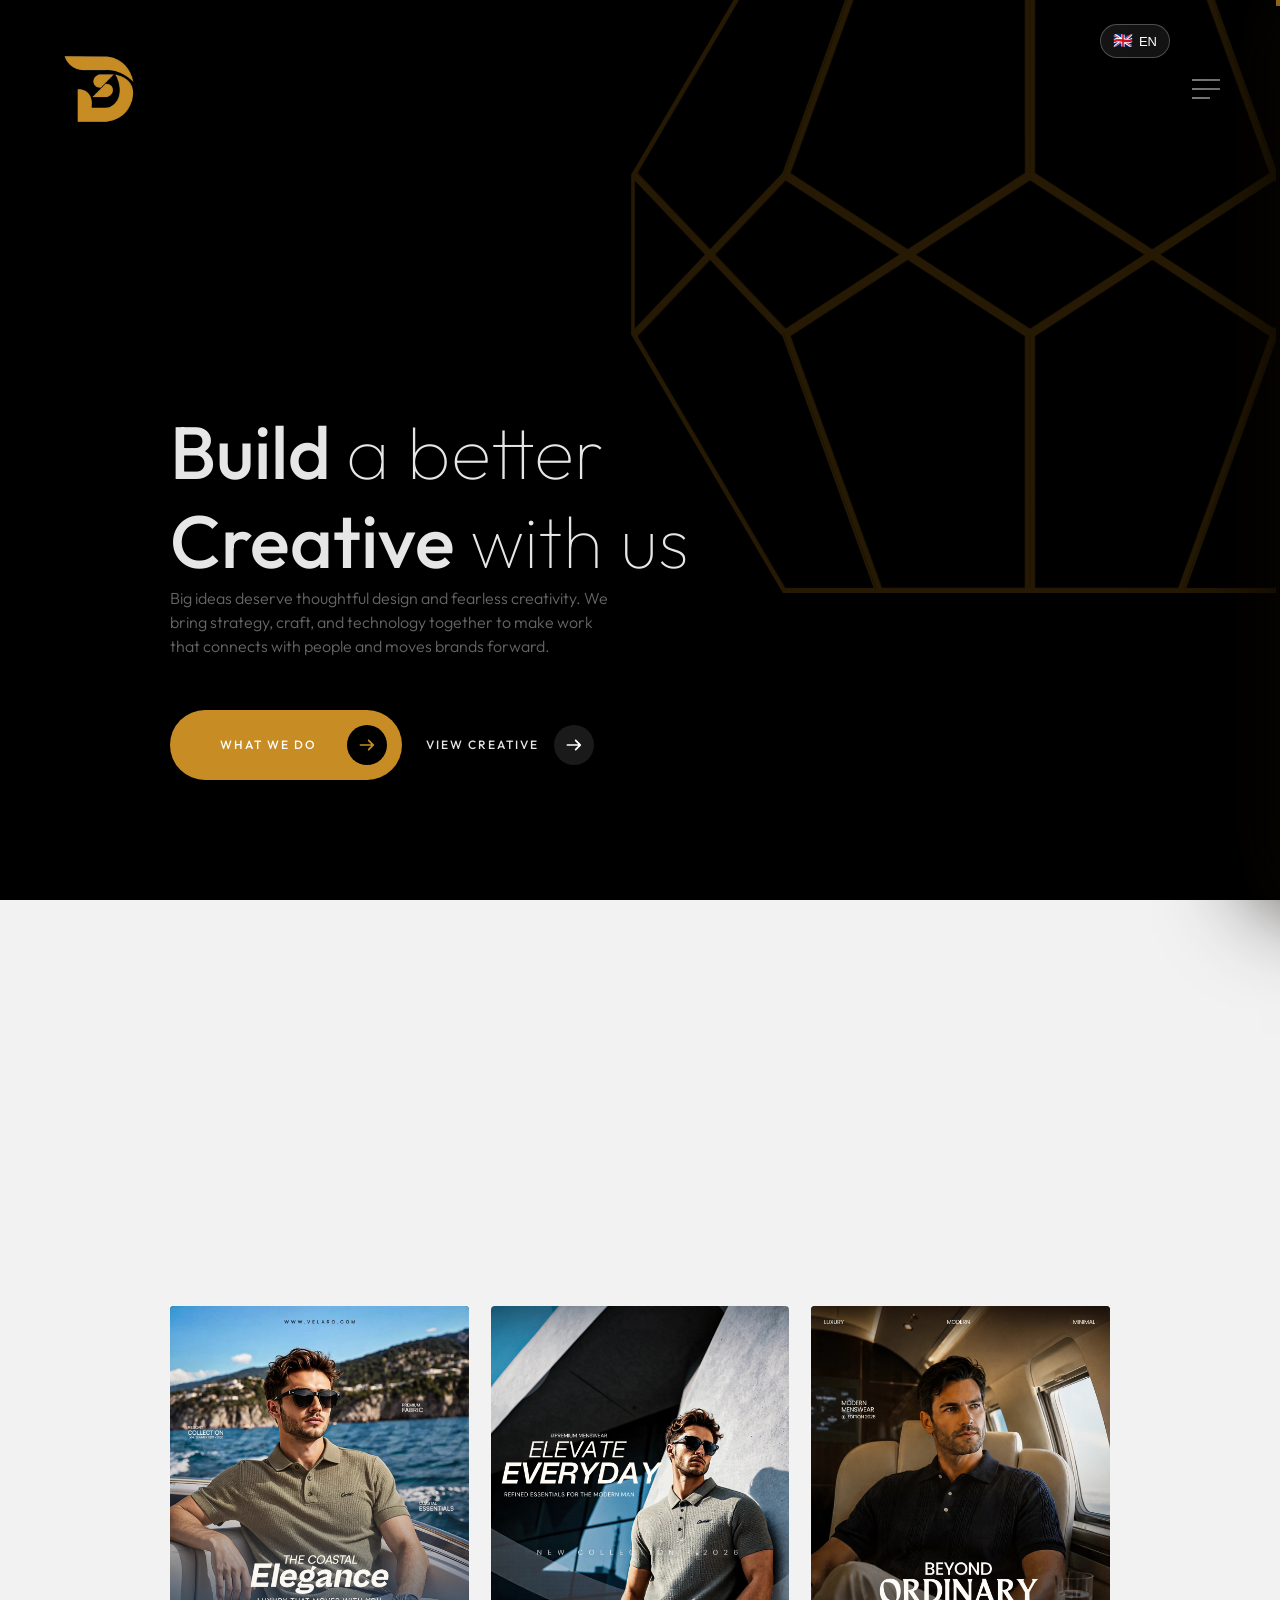
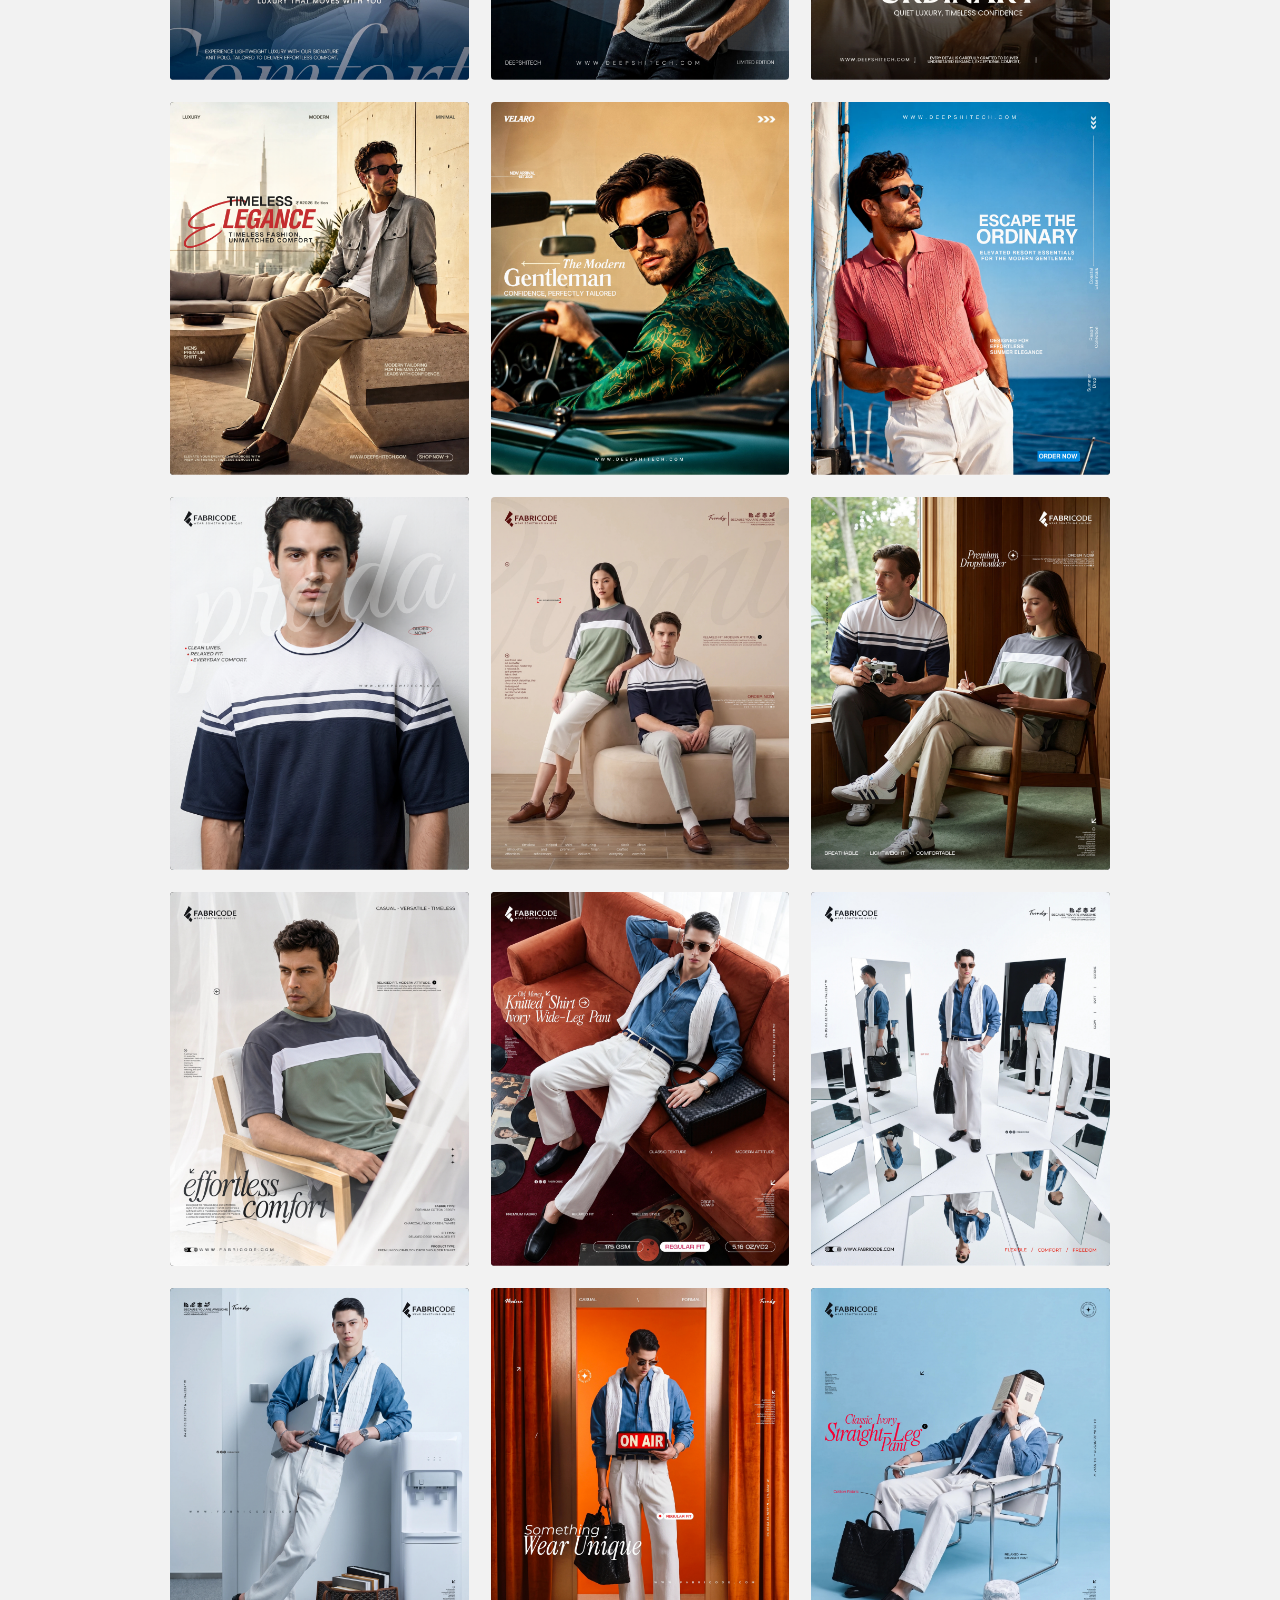
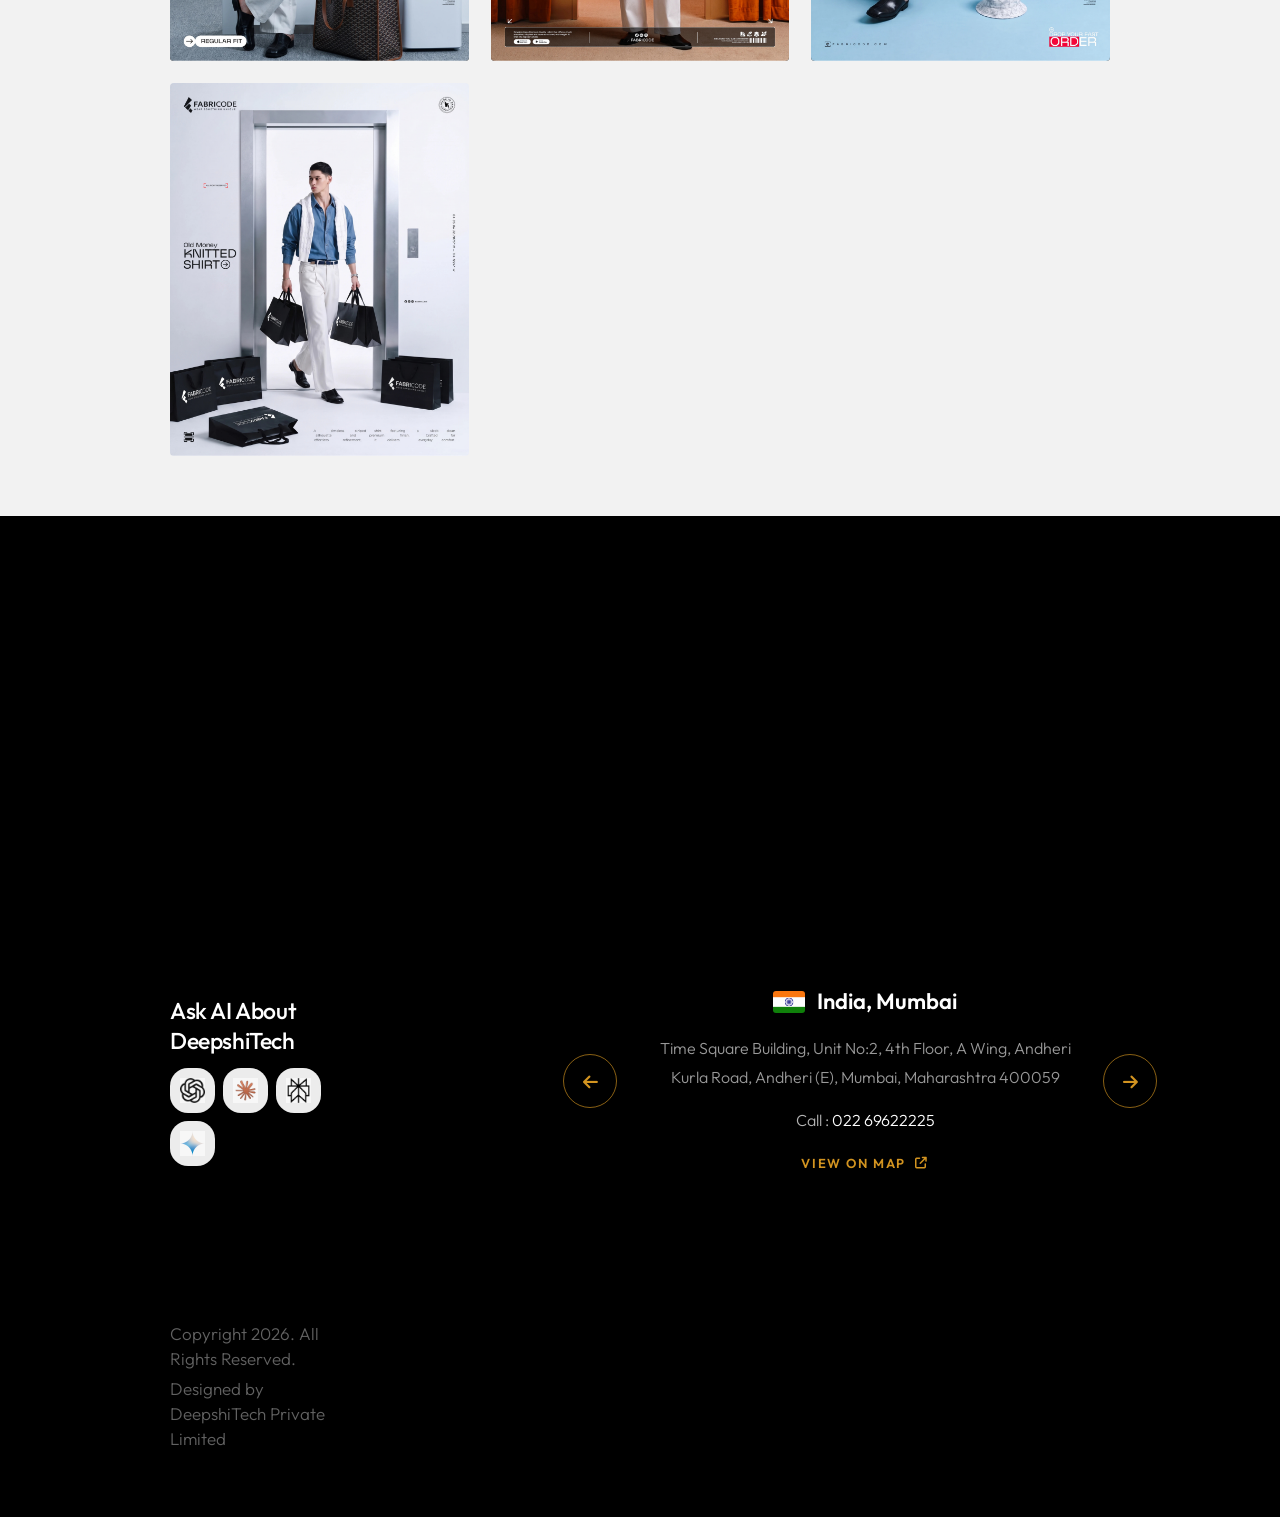
==== commit 58f15ce9: "fixed internal links causing" ====
--- a/index.html
+++ b/index.html
@@ -2,6 +2,9 @@
 <html lang="en">
 <head>
     <meta charset="UTF-8">
+    <!-- Keep this standalone entry point aligned with index.php, which loads the
+         same page from the Fashion creative directory. -->
+    <base href="Fashion%20creative/portfolio2.html">
     <meta name="viewport" content="width=device-width, initial-scale=1.0">
     <meta http-equiv="X-UA-Compatible" content="ie=edge">
     <link rel="stylesheet" href="../css/plugins/bootstrap-grid.css">
@@ -917,4 +920,4 @@
         }());
     </script>
 </body>
-</html>+</html>
